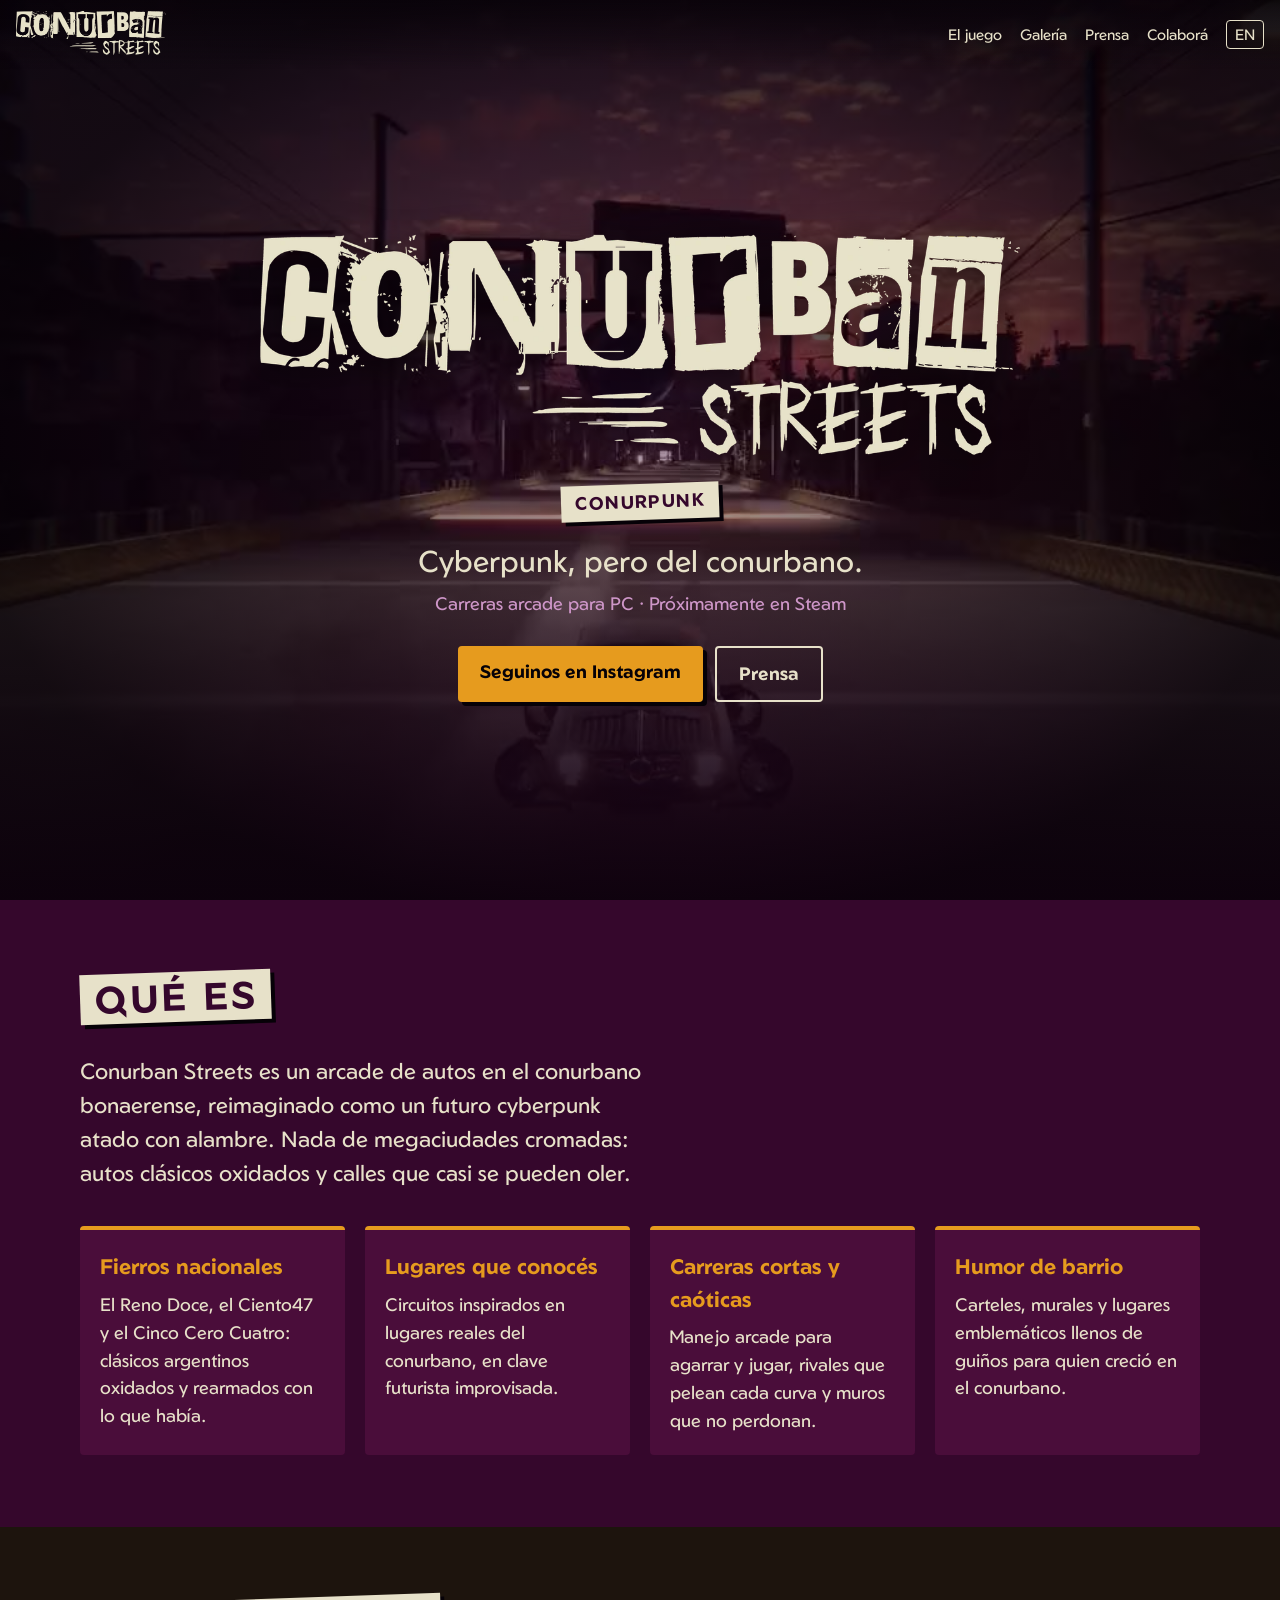
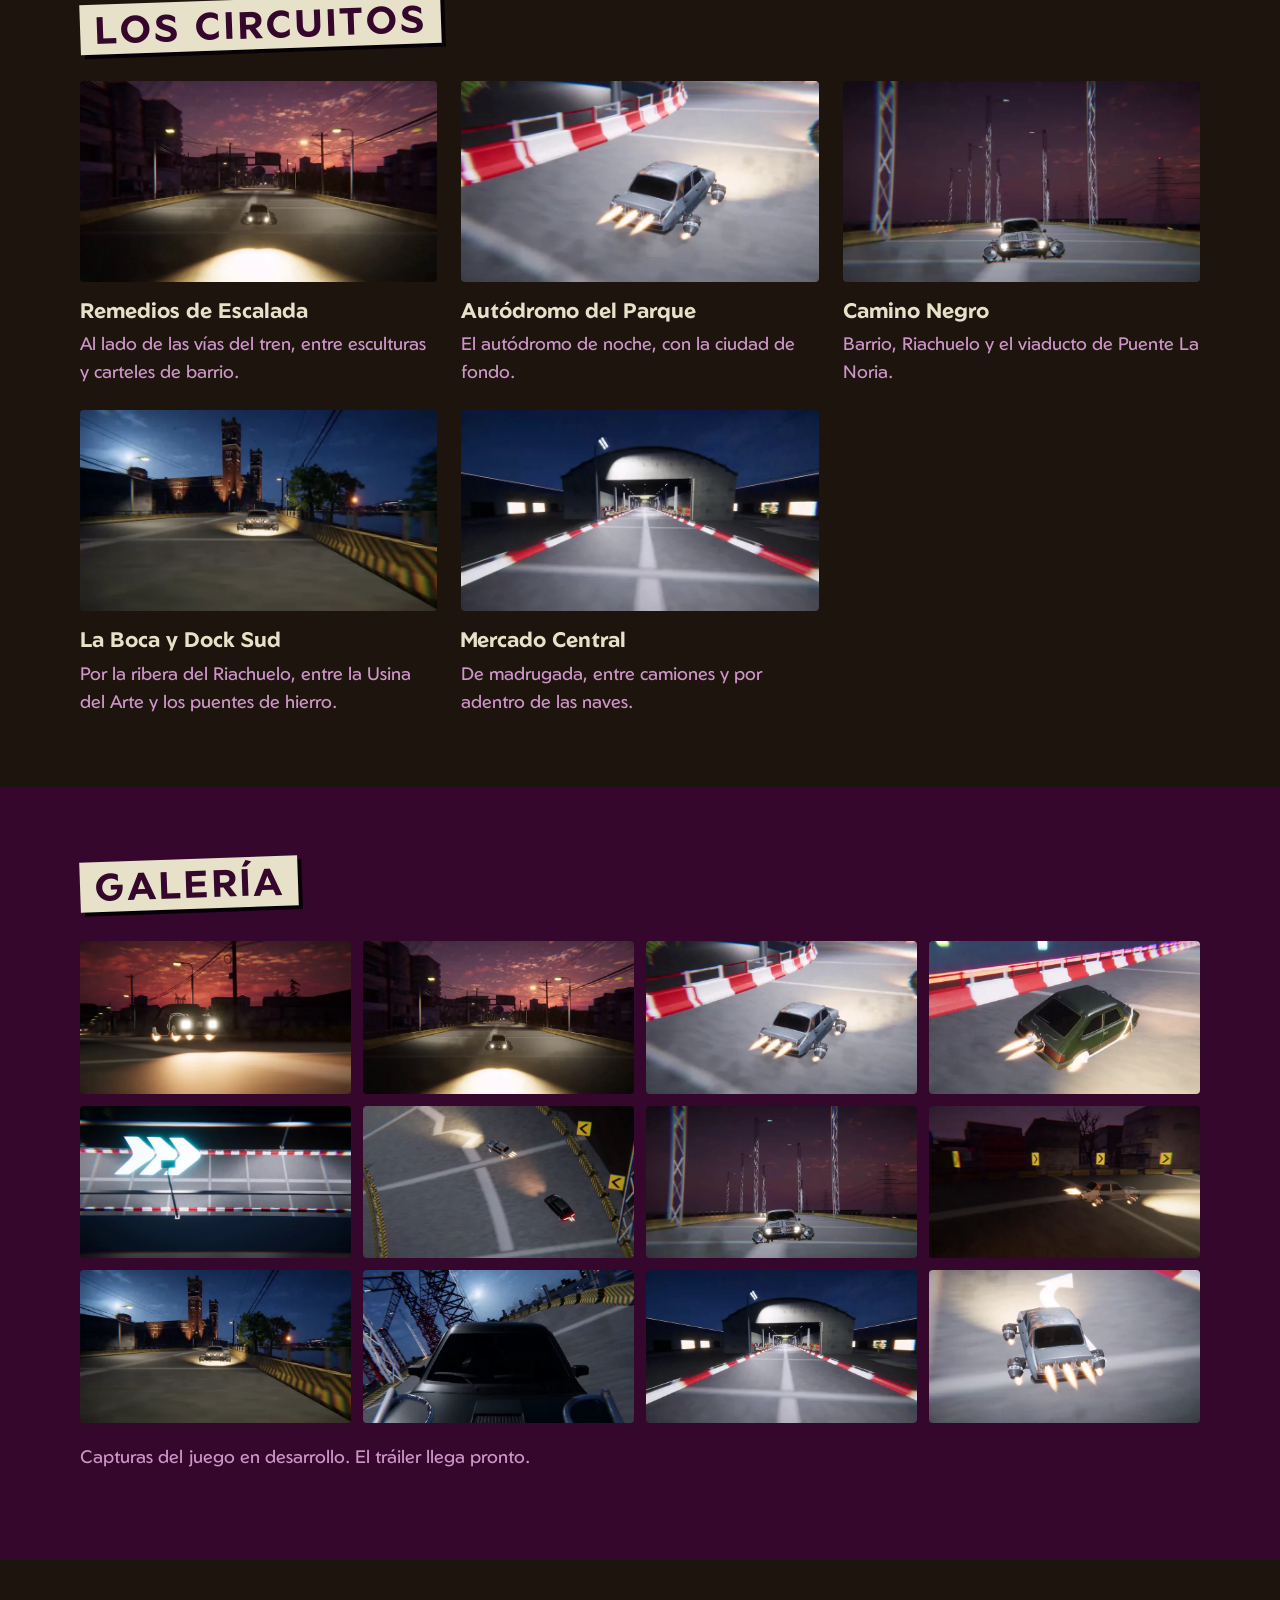
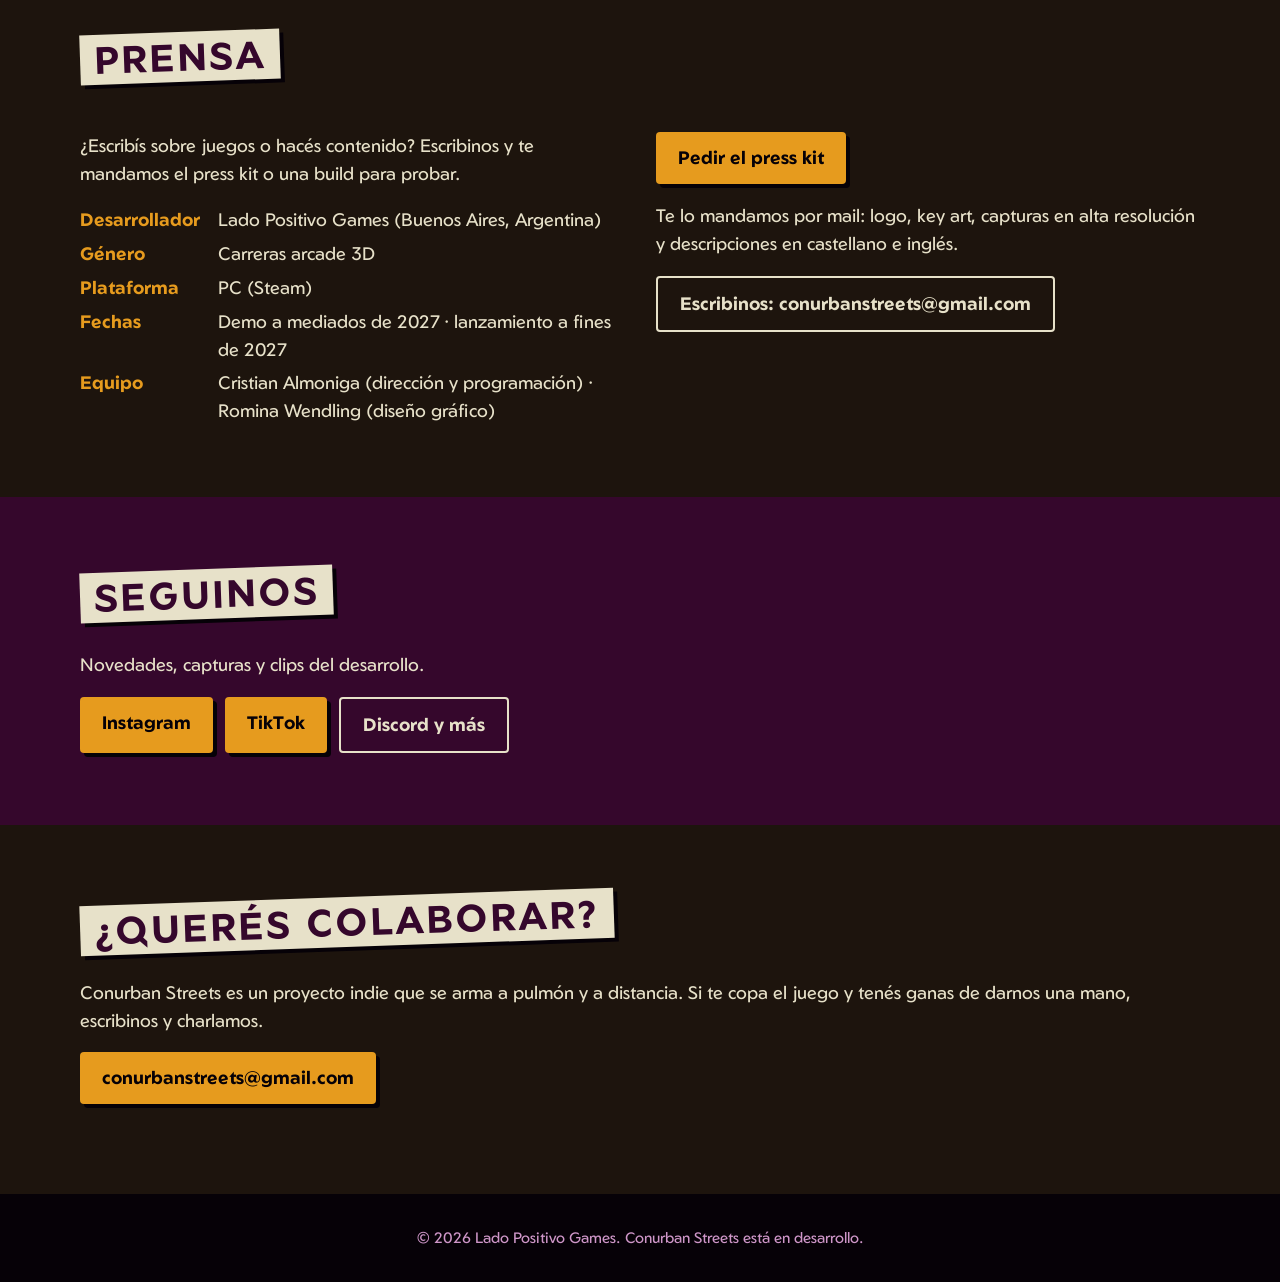
==== index.html @ 4c40558b "Video de fondo, capturas y circuitos nuevos Loop nuevo con las 5 pistas, 12 capturas de la galería y" ====
<!doctype html>
<html lang="es-AR">
<head>
<meta charset="utf-8">
<meta name="viewport" content="width=device-width, initial-scale=1">
<title>Conurban Streets – Carreras arcade en el conurbano</title>
<meta name="description" content="Carreras arcade para PC en un conurbano bonaerense retrofuturista. Cyberpunk, pero del conurbano. Próximamente en Steam.">
<link rel="canonical" href="https://crisoalmoniga.github.io/conurban-streets-web/">
<link rel="alternate" hreflang="es" href="https://crisoalmoniga.github.io/conurban-streets-web/">
<link rel="alternate" hreflang="en" href="https://crisoalmoniga.github.io/conurban-streets-web/en/">
<link rel="alternate" hreflang="x-default" href="https://crisoalmoniga.github.io/conurban-streets-web/">
<meta property="og:type" content="website">
<meta property="og:site_name" content="Conurban Streets">
<meta property="og:title" content="Conurban Streets">
<meta property="og:description" content="Carreras arcade para PC en un conurbano bonaerense retrofuturista. Cyberpunk, pero del conurbano. Próximamente en Steam.">
<meta property="og:image" content="https://crisoalmoniga.github.io/conurban-streets-web/assets/img/og.jpg">
<meta property="og:image:width" content="1200">
<meta property="og:image:height" content="630">
<meta property="og:image:alt" content="Logo de Conurban Streets sobre un auto tuneado con fuego en una pista del conurbano">
<meta property="og:url" content="https://crisoalmoniga.github.io/conurban-streets-web/">
<meta property="og:locale" content="es_AR">
<meta property="og:locale:alternate" content="en_US">
<meta name="twitter:card" content="summary_large_image">
<meta name="twitter:title" content="Conurban Streets">
<meta name="twitter:description" content="Carreras arcade para PC en un conurbano bonaerense retrofuturista. Cyberpunk, pero del conurbano. Próximamente en Steam.">
<meta name="twitter:image" content="https://crisoalmoniga.github.io/conurban-streets-web/assets/img/og.jpg">
<meta name="theme-color" content="#35072C">
<meta name="color-scheme" content="dark">
<link rel="icon" href="favicon.ico" sizes="48x48">
<link rel="icon" href="assets/img/favicon-32.png" type="image/png" sizes="32x32">
<link rel="apple-touch-icon" href="assets/img/apple-touch-icon.png">
<link rel="manifest" href="site.webmanifest">
<link rel="preload" as="image" href="assets/video/loop_poster.jpg">
<script type="application/ld+json">{"@context": "https://schema.org", "@type": "VideoGame", "name": "Conurban Streets", "url": "https://crisoalmoniga.github.io/conurban-streets-web/", "description": "Carreras arcade para PC en un conurbano bonaerense retrofuturista. Cyberpunk, pero del conurbano. Próximamente en Steam.", "image": "https://crisoalmoniga.github.io/conurban-streets-web/assets/img/og.jpg", "inLanguage": "es-AR", "genre": ["Racing", "Arcade"], "gamePlatform": "PC", "operatingSystem": "Windows", "playMode": "SinglePlayer", "author": {"@type": "Organization", "name": "Lado Positivo Games", "email": "conurbanstreets@gmail.com"}, "sameAs": ["https://www.instagram.com/conurbanstreets/", "https://www.tiktok.com/@conurbanstreets"]}</script>
<link rel="preconnect" href="https://fonts.googleapis.com">
<link rel="preconnect" href="https://fonts.gstatic.com" crossorigin>
<link href="https://fonts.googleapis.com/css2?family=Geom:wght@400;700&display=swap" rel="stylesheet">
<link rel="stylesheet" href="assets/css/estilo.css?v=4a752f48">
</head>
<body>
<a class="saltar" href="#juego">Saltar al contenido</a>
<header class="barra">
  <a class="marca" href="#inicio"><img src="assets/img/logo_600.webp" alt="Conurban Streets" width="600" height="194"></a>
  <div class="acciones">
    <nav class="menu" id="menu">
      <a href="#juego">El juego</a><a href="#galeria">Galería</a><a href="#prensa">Prensa</a><a href="#sumate">Colaborá</a>
    </nav>
    <a class="idioma" href="en/" hreflang="en">EN</a>
    <button class="hamburguesa" type="button" aria-expanded="false" aria-controls="menu" aria-label="Abrir el menú"><span></span><span></span><span></span></button>
  </div>
</header>

<main>
<section class="hero" id="inicio">
  <video autoplay muted loop playsinline poster="assets/video/loop_poster.jpg" aria-hidden="true">
    <source src="assets/video/loop.mp4" type="video/mp4">
  </video>
  <div>
    <h1 style="margin:0"><img class="logo" src="assets/img/logo_1200.webp" alt="Conurban Streets" width="1200" height="388"></h1>
    <span class="tira">Conurpunk</span>
    <p class="lema">Cyberpunk, pero del conurbano.</p>
    <p class="bajada">Carreras arcade para PC · Próximamente en Steam</p>
    <div class="botones">
      <a class="boton" href="https://www.instagram.com/conurbanstreets/" rel="noopener" target="_blank">Seguinos en Instagram</a>
      <a class="boton secundario" href="#prensa">Prensa</a>
    </div>
  </div>
</section>

<section id="juego">
  <div class="contenedor">
    <h2><span class="tira">Qué es</span></h2>
    <p class="intro">Conurban Streets es un arcade de autos en el conurbano bonaerense, reimaginado como un futuro cyberpunk atado con alambre. Nada de megaciudades cromadas: autos clásicos oxidados y calles que casi se pueden oler.</p>
    <div class="pilares">
<article class="pilar"><h3>Fierros nacionales</h3><p>El Reno Doce, el Ciento47 y el Cinco Cero Cuatro: clásicos argentinos oxidados y rearmados con lo que había.</p></article>
<article class="pilar"><h3>Lugares que conocés</h3><p>Circuitos inspirados en lugares reales del conurbano, en clave futurista improvisada.</p></article>
<article class="pilar"><h3>Carreras cortas y caóticas</h3><p>Manejo arcade para agarrar y jugar, rivales que pelean cada curva y muros que no perdonan.</p></article>
<article class="pilar"><h3>Humor de barrio</h3><p>Carteles, murales y lugares emblemáticos llenos de guiños para quien creció en el conurbano.</p></article>
    </div>
  </div>
</section>

<section class="alterna" id="pistas">
  <div class="contenedor">
    <h2><span class="tira">Los circuitos</span></h2>
    <div class="pistas">
<article class="pista"><img src="assets/img/02_escalada_reno_800.webp" alt="" loading="lazy" width="800" height="450"><h3>Remedios de Escalada</h3><p>Al lado de las vías del tren, entre esculturas y carteles de barrio.</p></article>
<article class="pista"><img src="assets/img/03_autodromo_turbinas_800.webp" alt="" loading="lazy" width="800" height="450"><h3>Autódromo del Parque</h3><p>El autódromo de noche, con la ciudad de fondo.</p></article>
<article class="pista"><img src="assets/img/07_caminonegro_autopista_800.webp" alt="" loading="lazy" width="800" height="450"><h3>Camino Negro</h3><p>Barrio, Riachuelo y el viaducto de Puente La Noria.</p></article>
<article class="pista"><img src="assets/img/09_docksud_usina_800.webp" alt="" loading="lazy" width="800" height="450"><h3>La Boca y Dock Sud</h3><p>Por la ribera del Riachuelo, entre la Usina del Arte y los puentes de hierro.</p></article>
<article class="pista"><img src="assets/img/11_mercado_nave_800.webp" alt="" loading="lazy" width="800" height="450"><h3>Mercado Central</h3><p>De madrugada, entre camiones y por adentro de las naves.</p></article>
    </div>
  </div>
</section>

<section id="galeria">
  <div class="contenedor">
    <h2><span class="tira">Galería</span></h2>
    <div class="galeria">
<button type="button" data-grande="assets/img/01_escalada_atardecer_1600.webp" aria-label="Un Ciento47 con los faros encendidos bajo el cielo rojo del atardecer en Escalada"><img src="assets/img/01_escalada_atardecer_800.webp" alt="Un Ciento47 con los faros encendidos bajo el cielo rojo del atardecer en Escalada" loading="lazy" width="800" height="450"></button>
<button type="button" data-grande="assets/img/02_escalada_reno_1600.webp" aria-label="El Reno Doce de frente en una avenida de Escalada, al atardecer"><img src="assets/img/02_escalada_reno_800.webp" alt="El Reno Doce de frente en una avenida de Escalada, al atardecer" loading="lazy" width="800" height="450"></button>
<button type="button" data-grande="assets/img/03_autodromo_turbinas_1600.webp" aria-label="El Reno Doce con las turbinas a fondo junto al vallado rojo y blanco del Autódromo"><img src="assets/img/03_autodromo_turbinas_800.webp" alt="El Reno Doce con las turbinas a fondo junto al vallado rojo y blanco del Autódromo" loading="lazy" width="800" height="450"></button>
<button type="button" data-grande="assets/img/04_autodromo_ciento47_1600.webp" aria-label="Un Ciento47 verde con turbinas en una curva del Autódromo"><img src="assets/img/04_autodromo_ciento47_800.webp" alt="Un Ciento47 verde con turbinas en una curva del Autódromo" loading="lazy" width="800" height="450"></button>
<button type="button" data-grande="assets/img/05_autodromo_neon_1600.webp" aria-label="Flechas de neón sobre la pista del Autódromo"><img src="assets/img/05_autodromo_neon_800.webp" alt="Flechas de neón sobre la pista del Autódromo" loading="lazy" width="800" height="450"></button>
<button type="button" data-grande="assets/img/06_caminonegro_curva_1600.webp" aria-label="Dos autos en una curva cerrada de Camino Negro, vistos desde un dron"><img src="assets/img/06_caminonegro_curva_800.webp" alt="Dos autos en una curva cerrada de Camino Negro, vistos desde un dron" loading="lazy" width="800" height="450"></button>
<button type="button" data-grande="assets/img/07_caminonegro_autopista_1600.webp" aria-label="El Reno Doce en la autopista de Camino Negro, entre torres de alta tensión"><img src="assets/img/07_caminonegro_autopista_800.webp" alt="El Reno Doce en la autopista de Camino Negro, entre torres de alta tensión" loading="lazy" width="800" height="450"></button>
<button type="button" data-grande="assets/img/08_caminonegro_chevrones_1600.webp" aria-label="El Reno Doce con turbinas entre carteles de curva en Camino Negro"><img src="assets/img/08_caminonegro_chevrones_800.webp" alt="El Reno Doce con turbinas entre carteles de curva en Camino Negro" loading="lazy" width="800" height="450"></button>
<button type="button" data-grande="assets/img/09_docksud_usina_1600.webp" aria-label="La Usina del Arte iluminada de noche en Dock Sud, con un auto en la pista"><img src="assets/img/09_docksud_usina_800.webp" alt="La Usina del Arte iluminada de noche en Dock Sud, con un auto en la pista" loading="lazy" width="800" height="450"></button>
<button type="button" data-grande="assets/img/10_docksud_puente_1600.webp" aria-label="Cruzando el puente de hierro rojo sobre el Riachuelo"><img src="assets/img/10_docksud_puente_800.webp" alt="Cruzando el puente de hierro rojo sobre el Riachuelo" loading="lazy" width="800" height="450"></button>
<button type="button" data-grande="assets/img/11_mercado_nave_1600.webp" aria-label="La pista entra a una nave del Mercado Central"><img src="assets/img/11_mercado_nave_800.webp" alt="La pista entra a una nave del Mercado Central" loading="lazy" width="800" height="450"></button>
<button type="button" data-grande="assets/img/12_mercado_turbinas_1600.webp" aria-label="El Reno Doce con las turbinas a fondo en el Mercado Central"><img src="assets/img/12_mercado_turbinas_800.webp" alt="El Reno Doce con las turbinas a fondo en el Mercado Central" loading="lazy" width="800" height="450"></button>
    </div>
    <p class="nota">Capturas del juego en desarrollo. El tráiler llega pronto.</p>
  </div>
  <dialog class="visor" id="visor">
    <form method="dialog"><button aria-label="Cerrar">×</button></form>
    <img alt="">
  </dialog>
</section>

<section class="alterna" id="prensa">
  <div class="contenedor">
    <h2><span class="tira">Prensa</span></h2>
    <div class="prensa">
      <div>
        <p>¿Escribís sobre juegos o hacés contenido? Escribinos y te mandamos el press kit o una build para probar.</p>
        <dl class="ficha">
<dt>Desarrollador</dt><dd>Lado Positivo Games (Buenos Aires, Argentina)</dd>
<dt>Género</dt><dd>Carreras arcade 3D</dd>
<dt>Plataforma</dt><dd>PC (Steam)</dd>
<dt>Fechas</dt><dd>Demo a mediados de 2027 · lanzamiento a fines de 2027</dd>
<dt>Equipo</dt><dd>Cristian Almoniga (dirección y programación) · Romina Wendling (diseño gráfico)</dd>
        </dl>
      </div>
      <div>
        <p><a class="boton" href="mailto:conurbanstreets@gmail.com?subject=Pedido%20de%20press%20kit%20–%20Conurban%20Streets">Pedir el press kit</a></p>
        <p>Te lo mandamos por mail: logo, key art, capturas en alta resolución y descripciones en castellano e inglés.</p>
        <p><a class="boton secundario" href="mailto:conurbanstreets@gmail.com?subject=Prensa%20–%20Conurban%20Streets">Escribinos: conurbanstreets@gmail.com</a></p>
      </div>
    </div>
  </div>
</section>

<section id="redes">
  <div class="contenedor">
    <h2><span class="tira">Seguinos</span></h2>
    <p>Novedades, capturas y clips del desarrollo.</p>
    <div class="redes">
      <a class="boton" href="https://www.instagram.com/conurbanstreets/" rel="noopener" target="_blank">Instagram</a>
      <a class="boton" href="https://www.tiktok.com/@conurbanstreets" rel="noopener" target="_blank">TikTok</a>
      <a class="boton secundario" href="https://linktr.ee/conurbanstreets" rel="noopener" target="_blank">Discord y más</a>
    </div>
  </div>
</section>

<section class="alterna" id="sumate">
  <div class="contenedor">
    <h2><span class="tira">¿Querés colaborar?</span></h2>
    <p>Conurban Streets es un proyecto indie que se arma a pulmón y a distancia. Si te copa el juego y tenés ganas de darnos una mano, escribinos y charlamos.</p>
    <p><a class="boton" href="mailto:conurbanstreets@gmail.com?subject=Quiero%20colaborar%20–%20Conurban%20Streets">conurbanstreets@gmail.com</a></p>
  </div>
</section>
</main>

<footer>© 2026 Lado Positivo Games. Conurban Streets está en desarrollo.</footer>

<script>
  // Visor de capturas
  const visor = document.getElementById('visor');
  const grande = visor.querySelector('img');
  document.querySelectorAll('.galeria button').forEach(b => b.addEventListener('click', () => {
    grande.src = b.dataset.grande; grande.alt = b.getAttribute('aria-label'); visor.showModal();
  }));
  visor.addEventListener('click', ev => { if (ev.target === visor) visor.close(); });
  // Menú hamburguesa (celular)
  const boton = document.querySelector('.hamburguesa'), cabecera = document.querySelector('.barra');
  const menu = abierto => { cabecera.classList.toggle('abierta', abierto); boton.setAttribute('aria-expanded', abierto); };
  boton.addEventListener('click', () => menu(!cabecera.classList.contains('abierta')));
  document.querySelectorAll('#menu a').forEach(a => a.addEventListener('click', () => menu(false)));
  document.addEventListener('keydown', ev => { if (ev.key === 'Escape') menu(false); });
  matchMedia('(min-width: 721px)').addEventListener('change', ev => { if (ev.matches) menu(false); });
  // La barra toma fondo y muestra el logo chico al bajar de la portada
  const barra = document.querySelector('.barra'), hero = document.querySelector('.hero');
  new IntersectionObserver(([en]) => barra.classList.toggle('abajo', !en.isIntersecting), { rootMargin: '-80px 0px 0px 0px' }).observe(hero);
  // Sin video en movimiento si el sistema pide reducir animaciones
  if (matchMedia('(prefers-reduced-motion: reduce)').matches) document.querySelector('.hero video').pause();
</script>
</body>
</html>
---- assets/css/estilo.css ----
/* Conurban Streets — sitio del juego. Colores del brand book. */
:root {
  --crema: #E7E1C9;
  --purpura: #35072C;
  --asfalto: #1D140D;
  --negro: #060107;
  --naranja: #E69B1E;
  --rosa: #CE96C8;
  --rojo: #8B150C;
  --magenta: #6F1955;
  --ancho: 1120px;
}

* { box-sizing: border-box; }
html { scroll-behavior: smooth; }
body {
  margin: 0;
  background: var(--purpura);
  color: var(--crema);
  font-family: "Geom", system-ui, sans-serif;
  font-size: 18px;
  line-height: 1.55;
}
img, video { display: block; max-width: 100%; height: auto; }
a { color: var(--naranja); }
a:hover { color: var(--rosa); }

.contenedor { width: min(var(--ancho), 100% - 32px); margin-inline: auto; }

/* Barra superior */
.barra {
  position: fixed; inset: 0 0 auto 0; z-index: 10;
  display: flex; align-items: center; justify-content: space-between; gap: 16px;
  padding: 10px 16px;
  background: linear-gradient(rgba(6, 1, 7, .7), transparent);
  transition: background .3s;
}
.barra .marca { opacity: 0; transition: opacity .3s; }
.barra .marca img { width: 150px; }
.barra.abajo { background: rgba(6, 1, 7, .92); }
.barra.abajo .marca { opacity: 1; }
.barra .acciones { display: flex; align-items: center; gap: 18px; }
.barra .menu { display: flex; gap: 18px; align-items: center; font-size: 15px; }
.barra .menu a { color: var(--crema); text-decoration: none; }
.barra .menu a:hover { color: var(--naranja); }
.barra .idioma {
  color: var(--crema); text-decoration: none; font-size: 15px;
  border: 1px solid var(--crema); border-radius: 4px; padding: 2px 8px;
}
.barra .idioma:hover { color: var(--naranja); border-color: var(--naranja); }
.hamburguesa { display: none; }

/* Celular: menú hamburguesa */
@media (max-width: 720px) {
  .barra { padding: 8px 12px; }
  .barra .marca img { width: 120px; }
  .barra .acciones { gap: 10px; }
  .barra .idioma { padding: 6px 10px; }
  .hamburguesa {
    display: grid; place-content: center; gap: 5px;
    width: 44px; height: 44px; padding: 0; cursor: pointer;
    background: transparent; border: 1px solid var(--crema); border-radius: 4px;
  }
  .hamburguesa span { display: block; width: 22px; height: 2px; background: var(--crema); transition: transform .25s, opacity .25s; }
  .barra.abierta .hamburguesa span:nth-child(1) { transform: translateY(7px) rotate(45deg); }
  .barra.abierta .hamburguesa span:nth-child(2) { opacity: 0; }
  .barra.abierta .hamburguesa span:nth-child(3) { transform: translateY(-7px) rotate(-45deg); }
  .barra .menu {
    display: none;
    position: fixed; top: 60px; left: 0; right: 0;
    flex-direction: column; align-items: stretch; gap: 0;
    background: rgba(6, 1, 7, .97); border-top: 3px solid var(--naranja);
    box-shadow: 0 12px 24px rgba(0, 0, 0, .5);
  }
  .barra .menu a { padding: 16px 20px; font-size: 20px; font-weight: 700; border-bottom: 1px solid rgba(231, 225, 201, .12); }
  .barra.abierta { background: rgba(6, 1, 7, .97); }
  .barra.abierta .marca { opacity: 1; }
  .barra.abierta .menu { display: flex; }
}

/* Portada con el video */
.hero {
  position: relative; min-height: 100svh;
  display: grid; place-items: center; text-align: center;
  overflow: hidden; padding: 96px 16px 64px;
}
.hero video {
  position: absolute; inset: 0; width: 100%; height: 100% !important; object-fit: cover; z-index: -2;
}
.hero::before {
  content: ""; position: absolute; inset: 0; z-index: -1;
  background:
    radial-gradient(ellipse at center, rgba(53, 7, 44, .35), rgba(6, 1, 7, .85) 75%),
    linear-gradient(transparent 60%, var(--purpura));
}
.hero .logo { width: min(760px, 92vw); margin: 0 auto 8px; filter: drop-shadow(0 6px 18px rgba(0, 0, 0, .6)); }
.hero .lema { font-size: clamp(20px, 3.4vw, 30px); margin: 18px 0 6px; }
.hero .bajada { color: var(--rosa); margin: 0 0 28px; text-wrap: balance; }
.hero .lema, .intro, section h2 { text-wrap: balance; }

.tira {
  display: inline-block; background: var(--crema); color: var(--purpura);
  font-weight: 700; letter-spacing: .08em; text-transform: uppercase;
  padding: 4px 14px; transform: rotate(-2deg);
  box-shadow: 4px 4px 0 var(--negro);
}

.botones { display: flex; flex-wrap: wrap; gap: 12px; justify-content: center; }
.boton {
  display: inline-block; padding: 12px 22px; border-radius: 4px;
  font-weight: 700; text-decoration: none;
  background: var(--naranja); color: var(--negro);
  box-shadow: 4px 4px 0 var(--negro);
}
.boton:hover { background: var(--rosa); color: var(--negro); }
.boton.secundario { background: transparent; color: var(--crema); border: 2px solid var(--crema); box-shadow: none; }
.boton.secundario:hover { border-color: var(--naranja); color: var(--naranja); }

/* Secciones */
section { padding: 72px 0; scroll-margin-top: 64px; }
section h2 { margin: 0 0 32px; font-size: clamp(26px, 4vw, 38px); line-height: 1.1; }
section h2 .tira { font-size: inherit; }
.alterna { background: var(--asfalto); }
.intro { font-size: clamp(19px, 2.4vw, 22px); max-width: 760px; margin: 0 0 36px; }

.pilares { display: grid; grid-template-columns: repeat(auto-fit, minmax(240px, 1fr)); gap: 20px; }
.pilar {
  background: rgba(111, 25, 85, .35); border-top: 4px solid var(--naranja);
  padding: 20px; border-radius: 4px;
}
.pilar h3 { margin: 0 0 8px; color: var(--naranja); font-size: 21px; }
.pilar p { margin: 0; }

.pistas { display: grid; grid-template-columns: repeat(auto-fit, minmax(280px, 1fr)); gap: 24px; }
.pista img { aspect-ratio: 16 / 9; object-fit: cover; width: 100%; border-radius: 4px; }
.pista h3 { margin: 12px 0 4px; }
.pista p { margin: 0; color: var(--rosa); }

.galeria { display: grid; grid-template-columns: repeat(auto-fill, minmax(260px, 1fr)); gap: 12px; }
.galeria button { padding: 0; border: 0; background: none; cursor: zoom-in; }
.galeria img { aspect-ratio: 16 / 9; object-fit: cover; width: 100%; border-radius: 4px; transition: transform .2s; }
.galeria button:hover img, .galeria button:focus-visible img { transform: scale(1.03); }
.nota { margin-top: 20px; color: var(--rosa); }

dialog.visor { padding: 0; border: 0; background: transparent; max-width: 96vw; }
dialog.visor::backdrop { background: rgba(6, 1, 7, .92); }
dialog.visor img { max-height: 88vh; width: auto; }
dialog.visor form { text-align: right; }
dialog.visor button { background: none; border: 0; color: var(--crema); font: inherit; font-size: 28px; cursor: pointer; }

.prensa { display: grid; grid-template-columns: repeat(auto-fit, minmax(300px, 1fr)); gap: 32px; align-items: start; }
.ficha { margin: 0; display: grid; grid-template-columns: max-content 1fr; gap: 6px 18px; }
.ficha dt { color: var(--naranja); font-weight: 700; }
.ficha dd { margin: 0; }


.redes { display: flex; flex-wrap: wrap; gap: 12px; }

/* Enlace para saltar al contenido con teclado */
.saltar {
  position: absolute; left: 12px; top: -60px; z-index: 20;
  background: var(--naranja); color: var(--negro); padding: 8px 14px; font-weight: 700; border-radius: 4px;
}
.saltar:focus { top: 12px; }

/* Página 404 */
.perdido { min-height: 100svh; display: grid; place-content: center; justify-items: center; gap: 8px; text-align: center; padding: 32px 16px; }
.perdido img { width: min(420px, 80vw); }
.perdido h1 { margin: 16px 0; font-size: 48px; }
.perdido p { margin: 4px 0; }
.perdido .boton { margin: 16px 6px 0; }

footer { padding: 32px 16px; text-align: center; font-size: 15px; color: var(--rosa); background: var(--negro); }

/* Celular: espacios, botones y grillas */
@media (max-width: 720px) {
  body { font-size: 17px; }
  section { padding: 52px 0; }
  section h2 { margin-bottom: 24px; }
  .hero { padding: 84px 16px 48px; }
  .hero .lema { margin-top: 14px; }
  .hero .bajada { font-size: 15px; margin-bottom: 22px; }
  .botones { flex-direction: column; align-items: center; }
  .botones .boton { width: min(320px, 100%); text-align: center; }
  .boton { padding: 14px 20px; }
  .pilares, .pistas { gap: 16px; }
  .galeria { grid-template-columns: repeat(2, 1fr); gap: 8px; }
  .prensa { gap: 20px; }
  .redes .boton { flex: 1 1 140px; text-align: center; }
}
@media (max-width: 480px) {
  .ficha { grid-template-columns: 1fr; gap: 2px; }
  .ficha dd { margin-bottom: 10px; }
  .prensa .boton { display: block; text-align: center; overflow-wrap: anywhere; }
}

@media (prefers-reduced-motion: reduce) {
  html { scroll-behavior: auto; }
  .galeria img, .hamburguesa span { transition: none; }
}
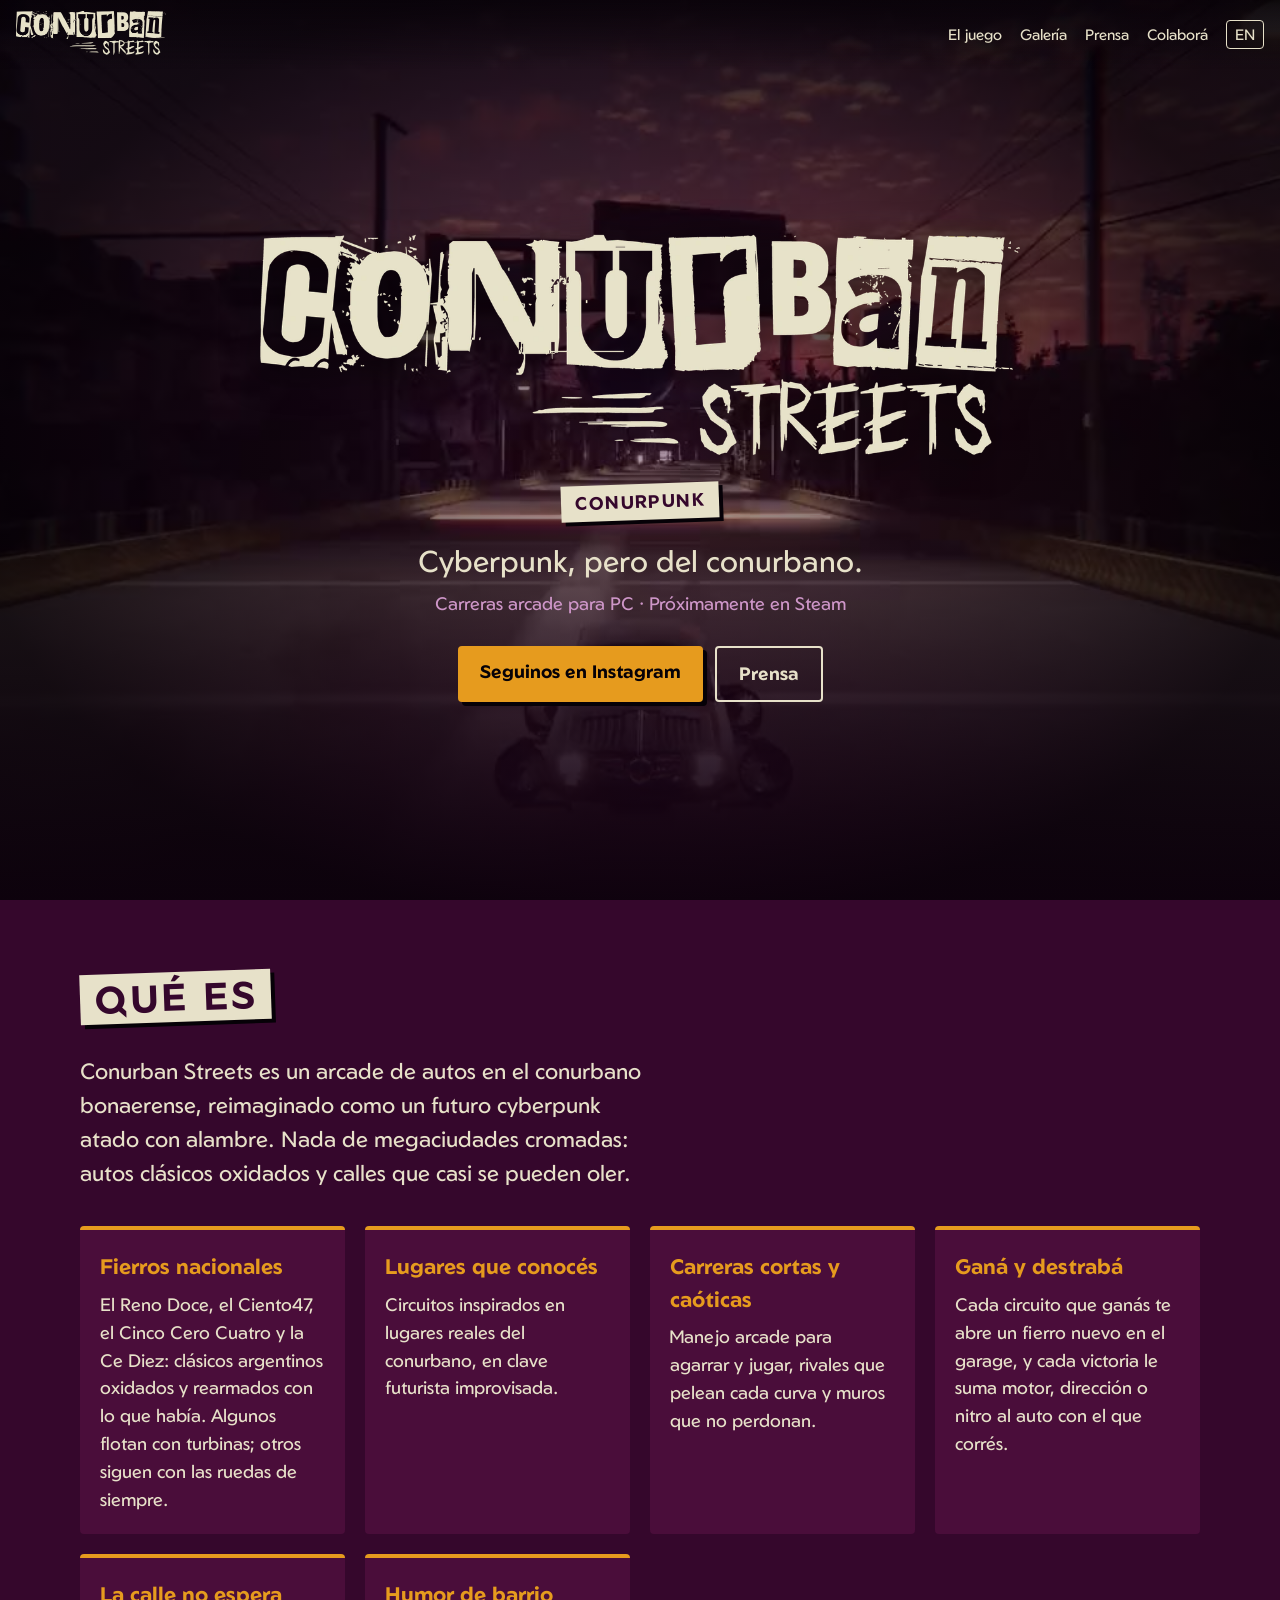
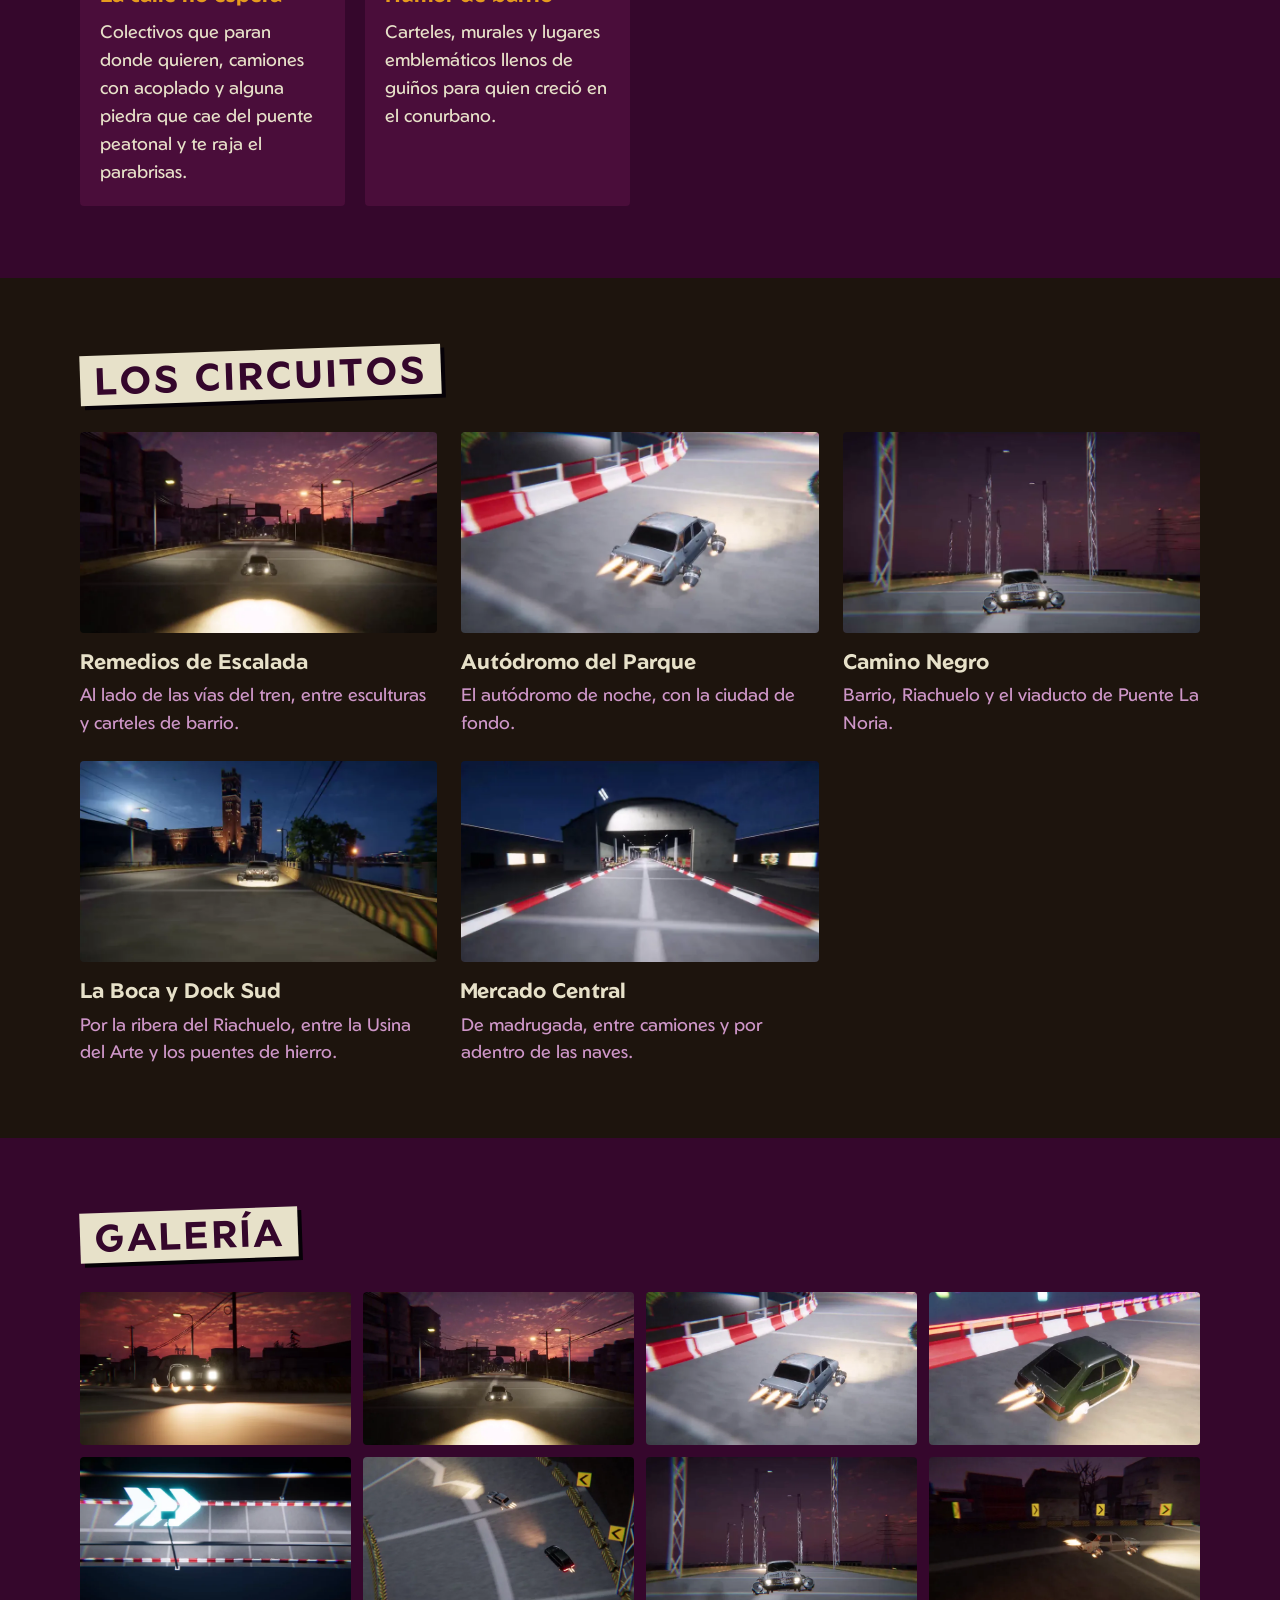
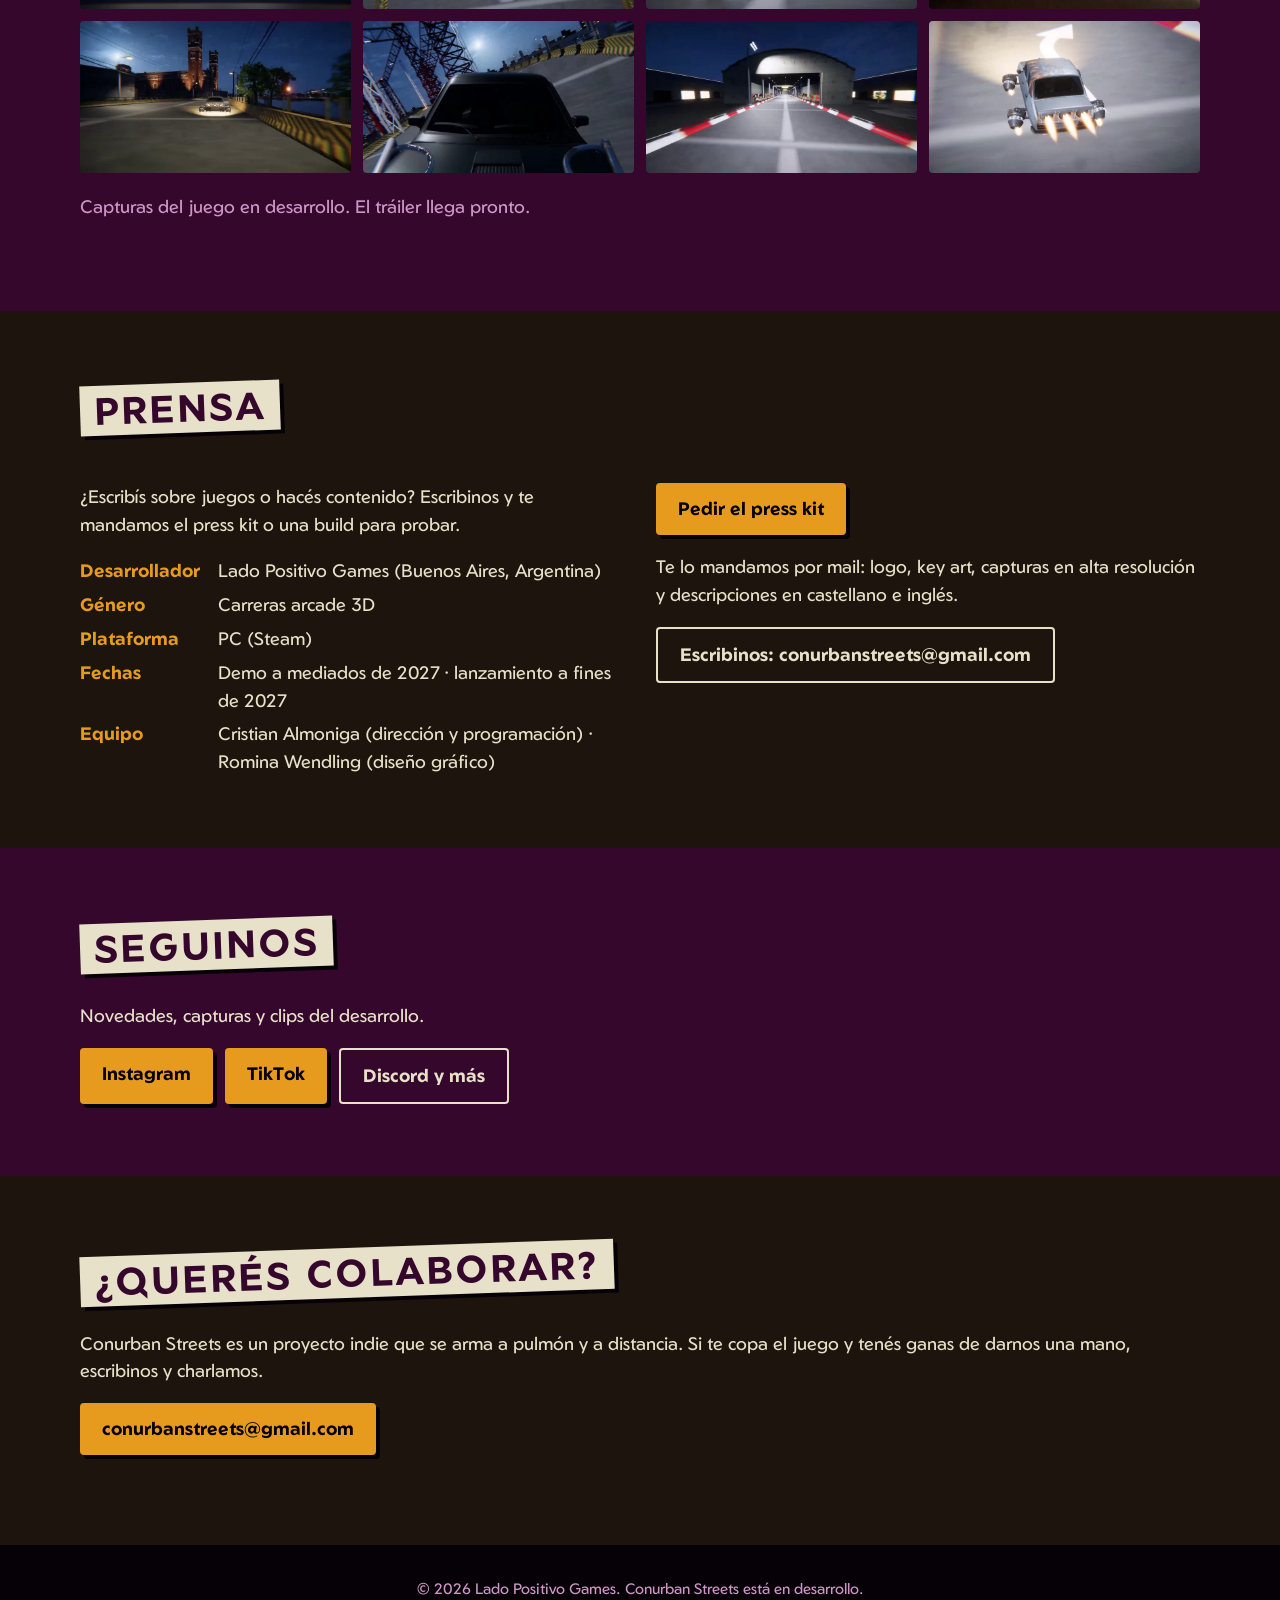
==== commit 7ee191cb: "Qué es: la Ce Diez, autos con ruedas, desbloqueos y mejoras, tráfico y piedras Co-Authored-By: Claud" ====
--- a/index.html
+++ b/index.html
@@ -72,9 +72,11 @@
     <h2><span class="tira">Qué es</span></h2>
     <p class="intro">Conurban Streets es un arcade de autos en el conurbano bonaerense, reimaginado como un futuro cyberpunk atado con alambre. Nada de megaciudades cromadas: autos clásicos oxidados y calles que casi se pueden oler.</p>
     <div class="pilares">
-<article class="pilar"><h3>Fierros nacionales</h3><p>El Reno Doce, el Ciento47 y el Cinco Cero Cuatro: clásicos argentinos oxidados y rearmados con lo que había.</p></article>
+<article class="pilar"><h3>Fierros nacionales</h3><p>El Reno Doce, el Ciento47, el Cinco Cero Cuatro y la Ce Diez: clásicos argentinos oxidados y rearmados con lo que había. Algunos flotan con turbinas; otros siguen con las ruedas de siempre.</p></article>
 <article class="pilar"><h3>Lugares que conocés</h3><p>Circuitos inspirados en lugares reales del conurbano, en clave futurista improvisada.</p></article>
 <article class="pilar"><h3>Carreras cortas y caóticas</h3><p>Manejo arcade para agarrar y jugar, rivales que pelean cada curva y muros que no perdonan.</p></article>
+<article class="pilar"><h3>Ganá y destrabá</h3><p>Cada circuito que ganás te abre un fierro nuevo en el garage, y cada victoria le suma motor, dirección o nitro al auto con el que corrés.</p></article>
+<article class="pilar"><h3>La calle no espera</h3><p>Colectivos que paran donde quieren, camiones con acoplado y alguna piedra que cae del puente peatonal y te raja el parabrisas.</p></article>
 <article class="pilar"><h3>Humor de barrio</h3><p>Carteles, murales y lugares emblemáticos llenos de guiños para quien creció en el conurbano.</p></article>
     </div>
   </div>
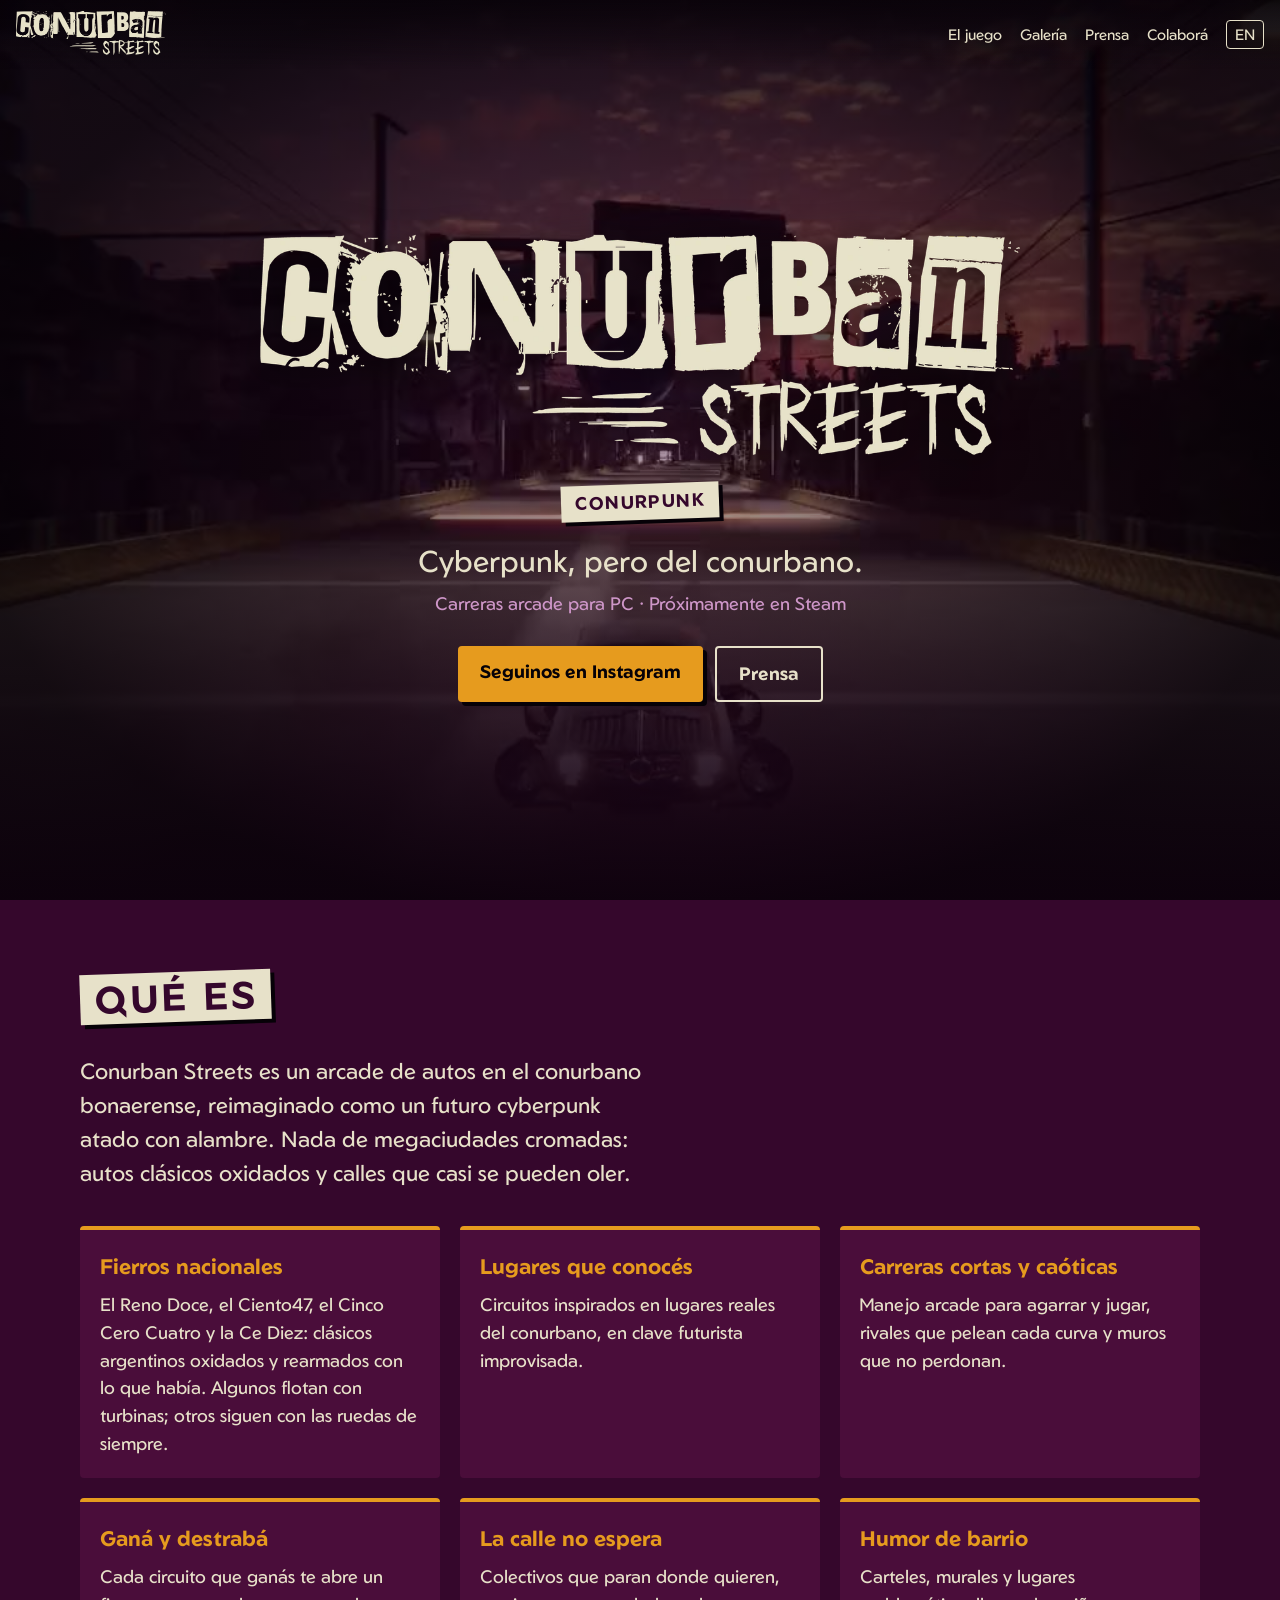
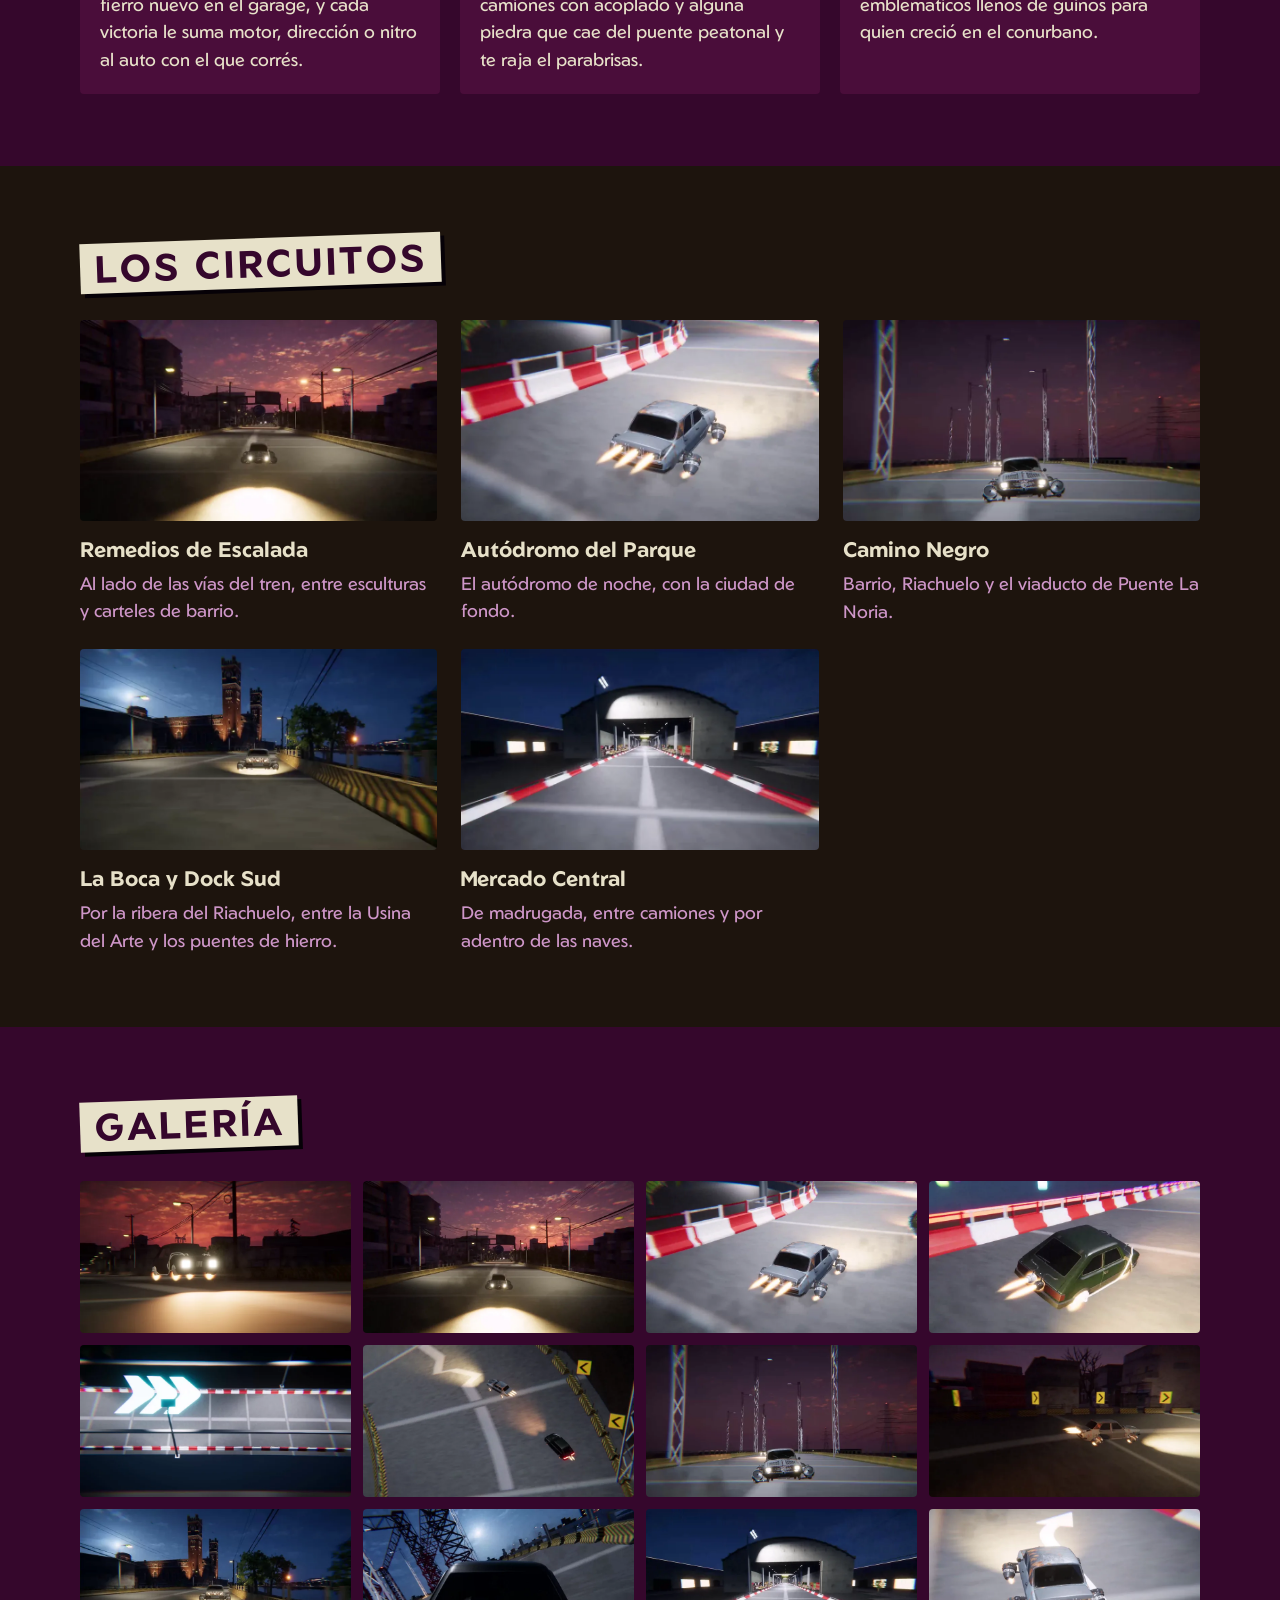
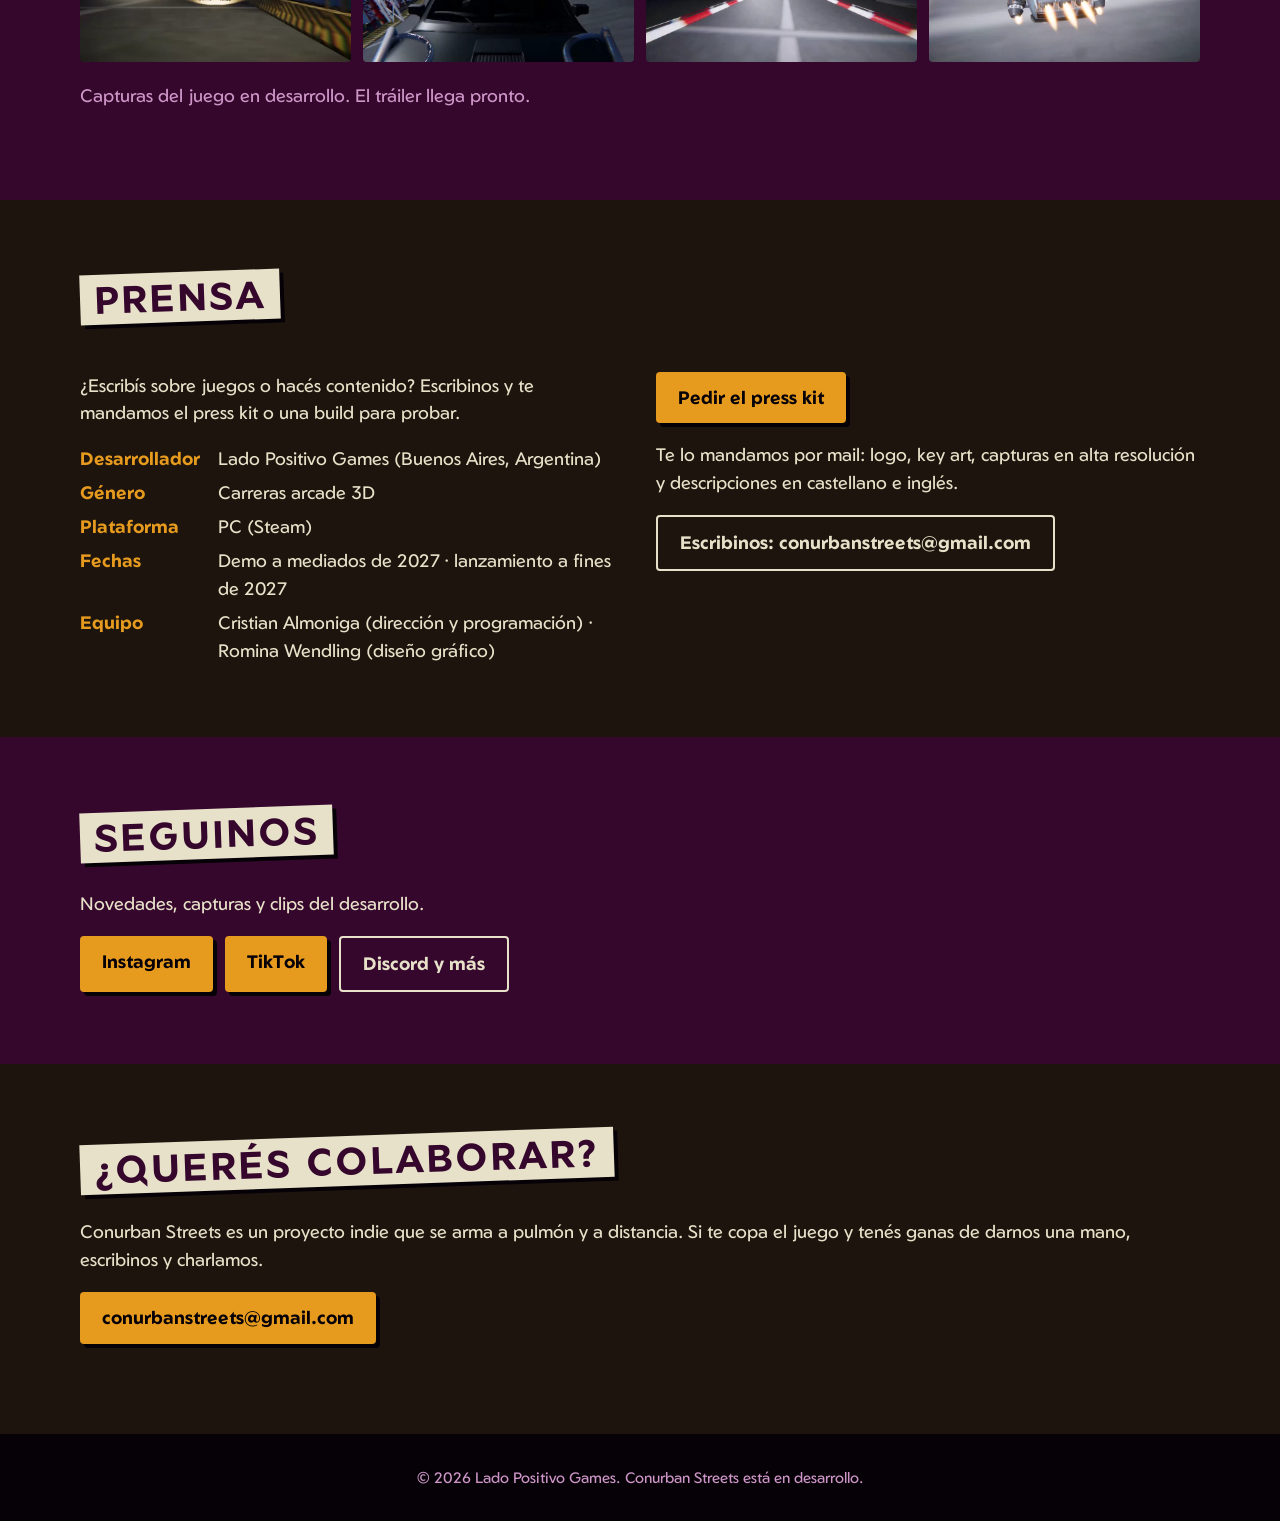
==== commit eb9d1a33: "Qué es: los seis pilares en filas parejas (3 + 3) Co-Authored-By: Claude Opus 5.5 <noreply@anthropic" ====
--- a/index.html
+++ b/index.html
@@ -35,7 +35,7 @@
 <link rel="preconnect" href="https://fonts.googleapis.com">
 <link rel="preconnect" href="https://fonts.gstatic.com" crossorigin>
 <link href="https://fonts.googleapis.com/css2?family=Geom:wght@400;700&display=swap" rel="stylesheet">
-<link rel="stylesheet" href="assets/css/estilo.css?v=4a752f48">
+<link rel="stylesheet" href="assets/css/estilo.css?v=4dfadbdf">
 </head>
 <body>
 <a class="saltar" href="#juego">Saltar al contenido</a>
--- a/assets/css/estilo.css
+++ b/assets/css/estilo.css
@@ -123,7 +123,10 @@
 .alterna { background: var(--asfalto); }
 .intro { font-size: clamp(19px, 2.4vw, 22px); max-width: 760px; margin: 0 0 36px; }
 
-.pilares { display: grid; grid-template-columns: repeat(auto-fit, minmax(240px, 1fr)); gap: 20px; }
+.pilares { display: grid; grid-template-columns: repeat(3, 1fr); gap: 20px; }
+/* Seis pilares: 3 + 3, 2 + 2 + 2 o uno abajo del otro, sin huecos en la última fila. */
+@media (max-width: 900px) { .pilares { grid-template-columns: repeat(2, 1fr); } }
+@media (max-width: 560px) { .pilares { grid-template-columns: 1fr; } }
 .pilar {
   background: rgba(111, 25, 85, .35); border-top: 4px solid var(--naranja);
   padding: 20px; border-radius: 4px;
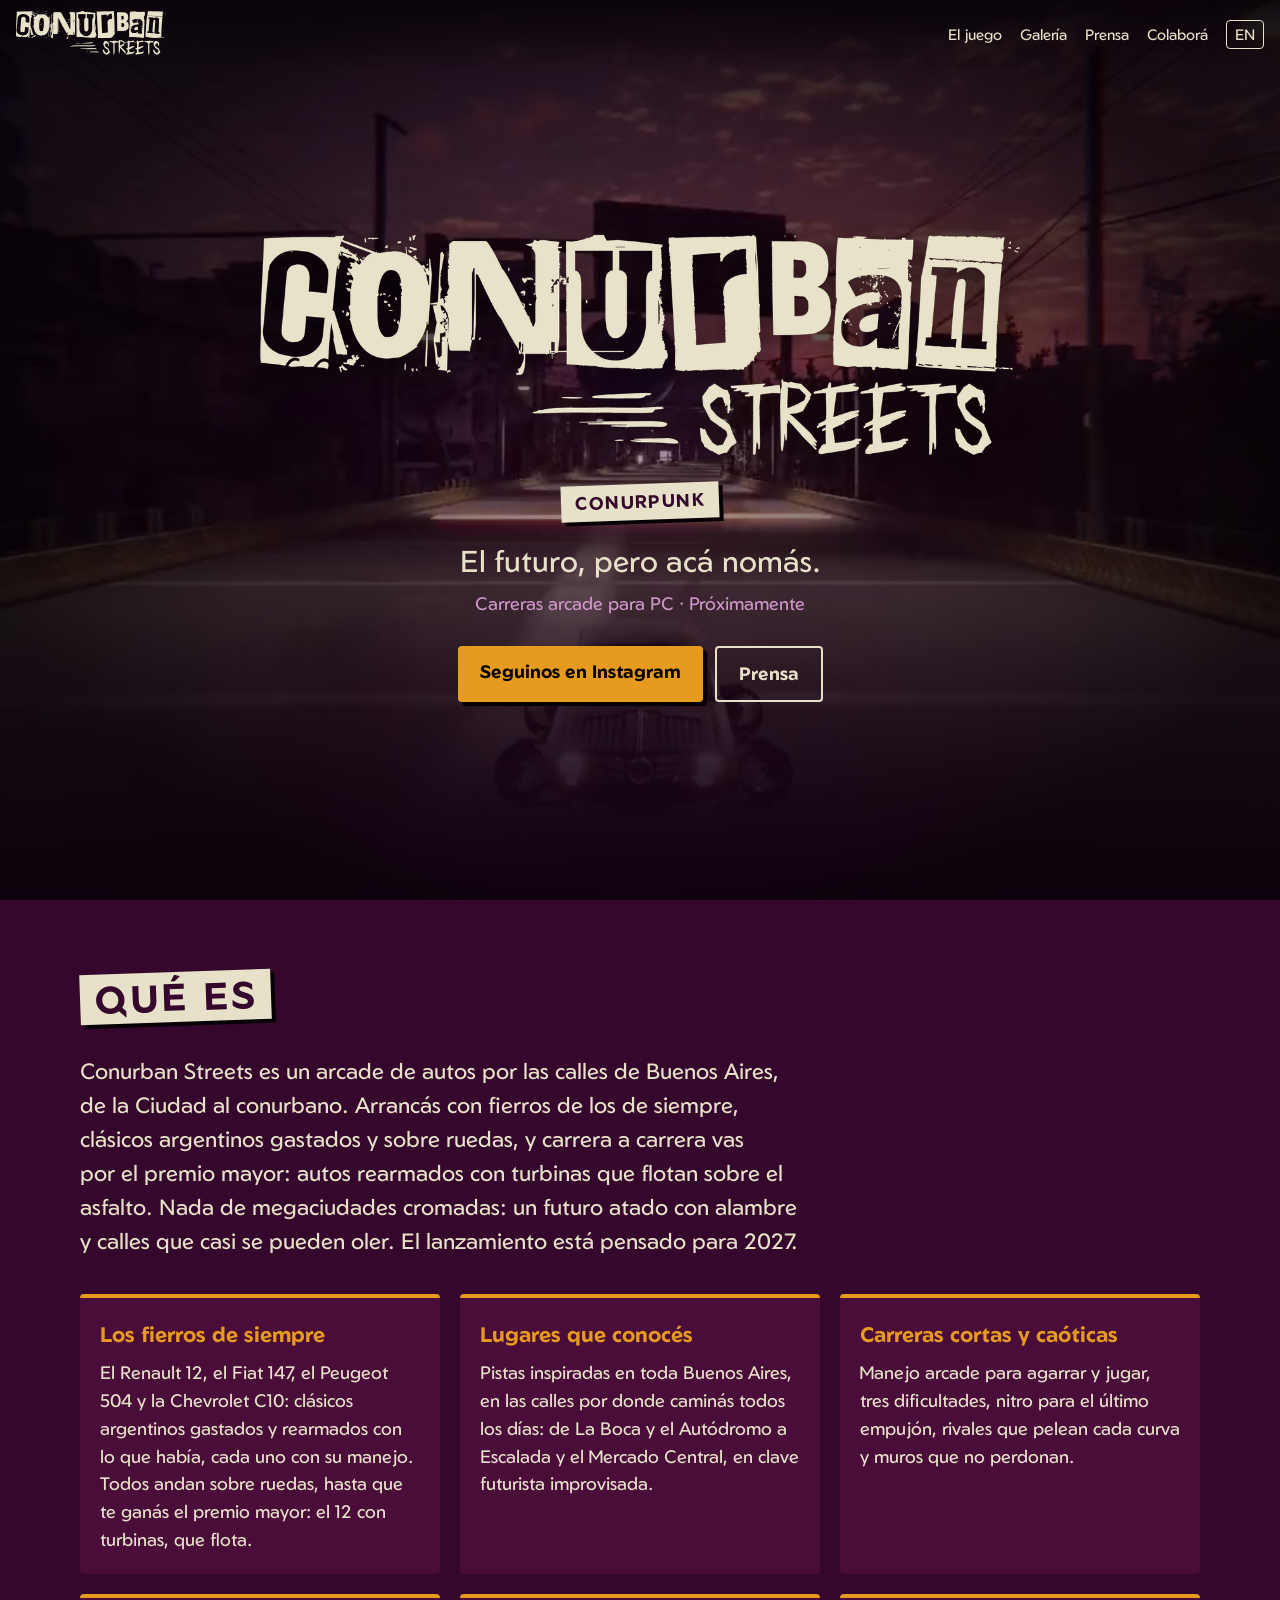
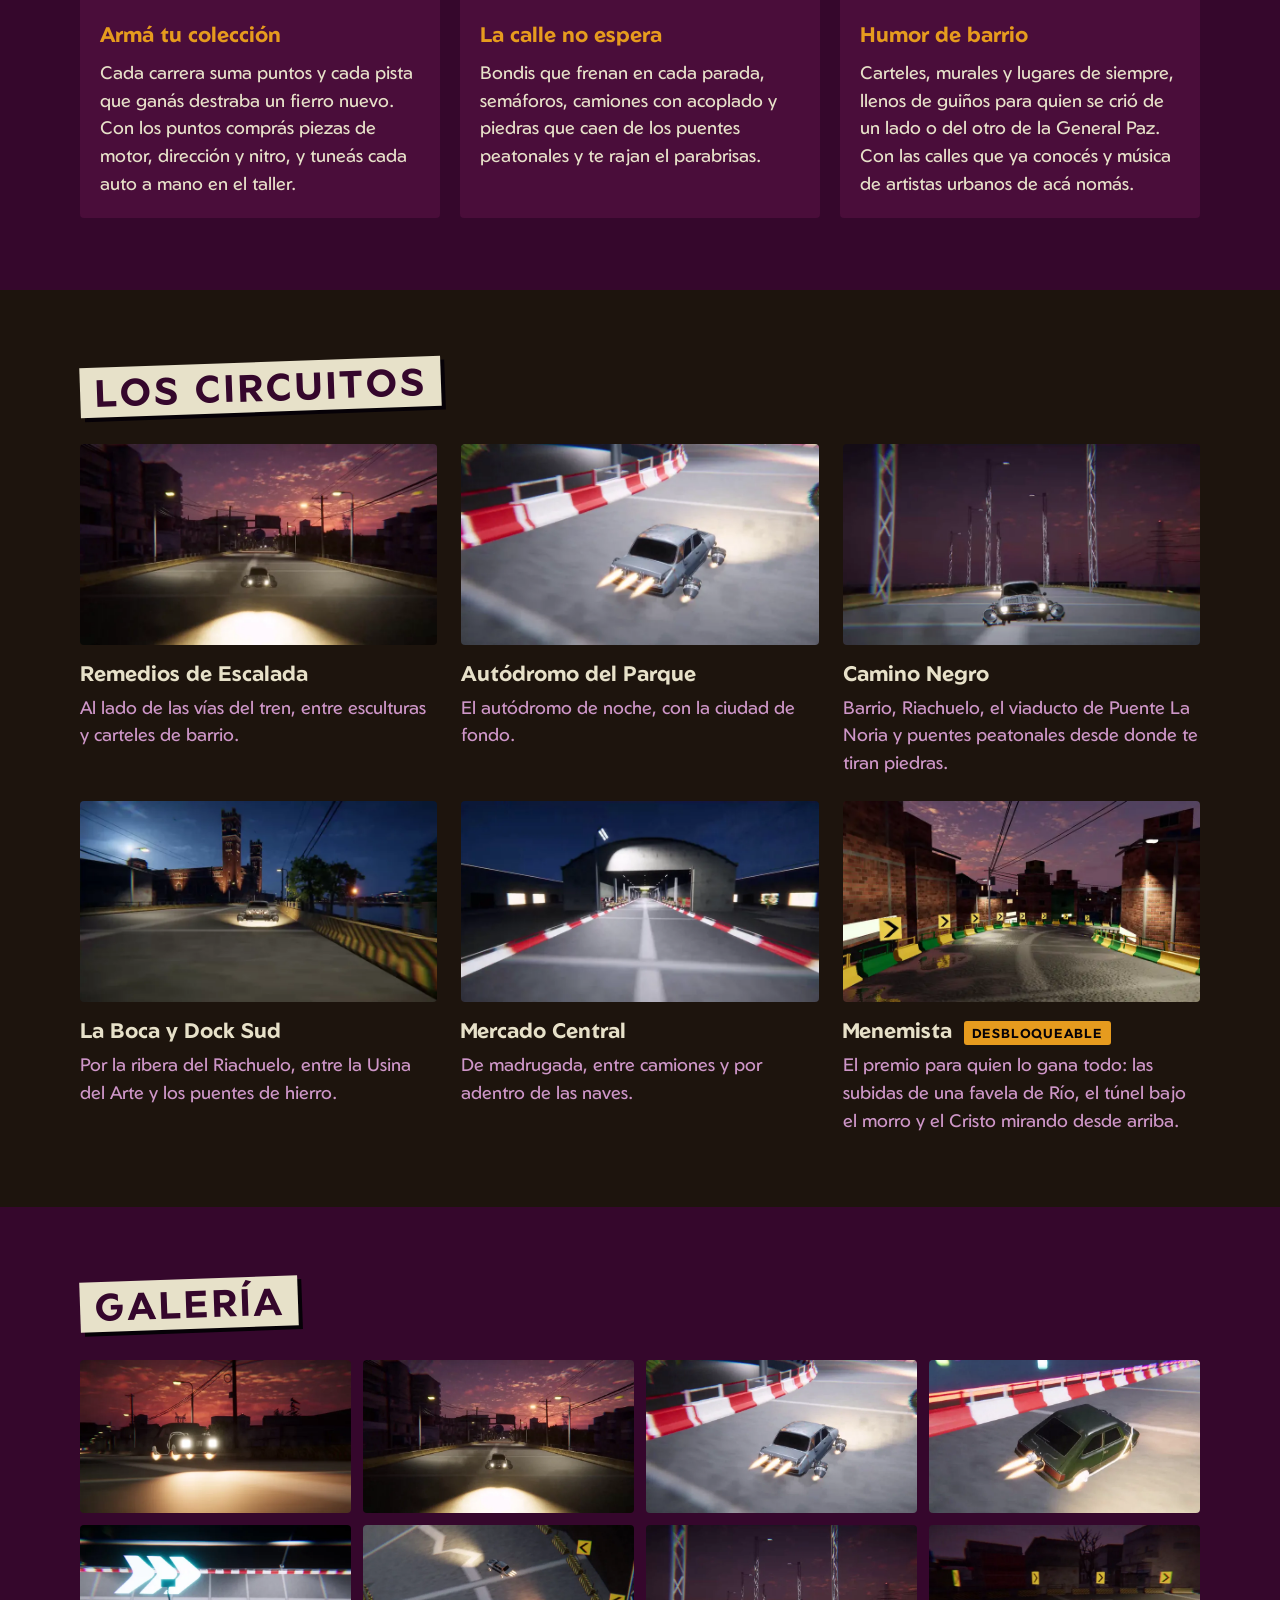
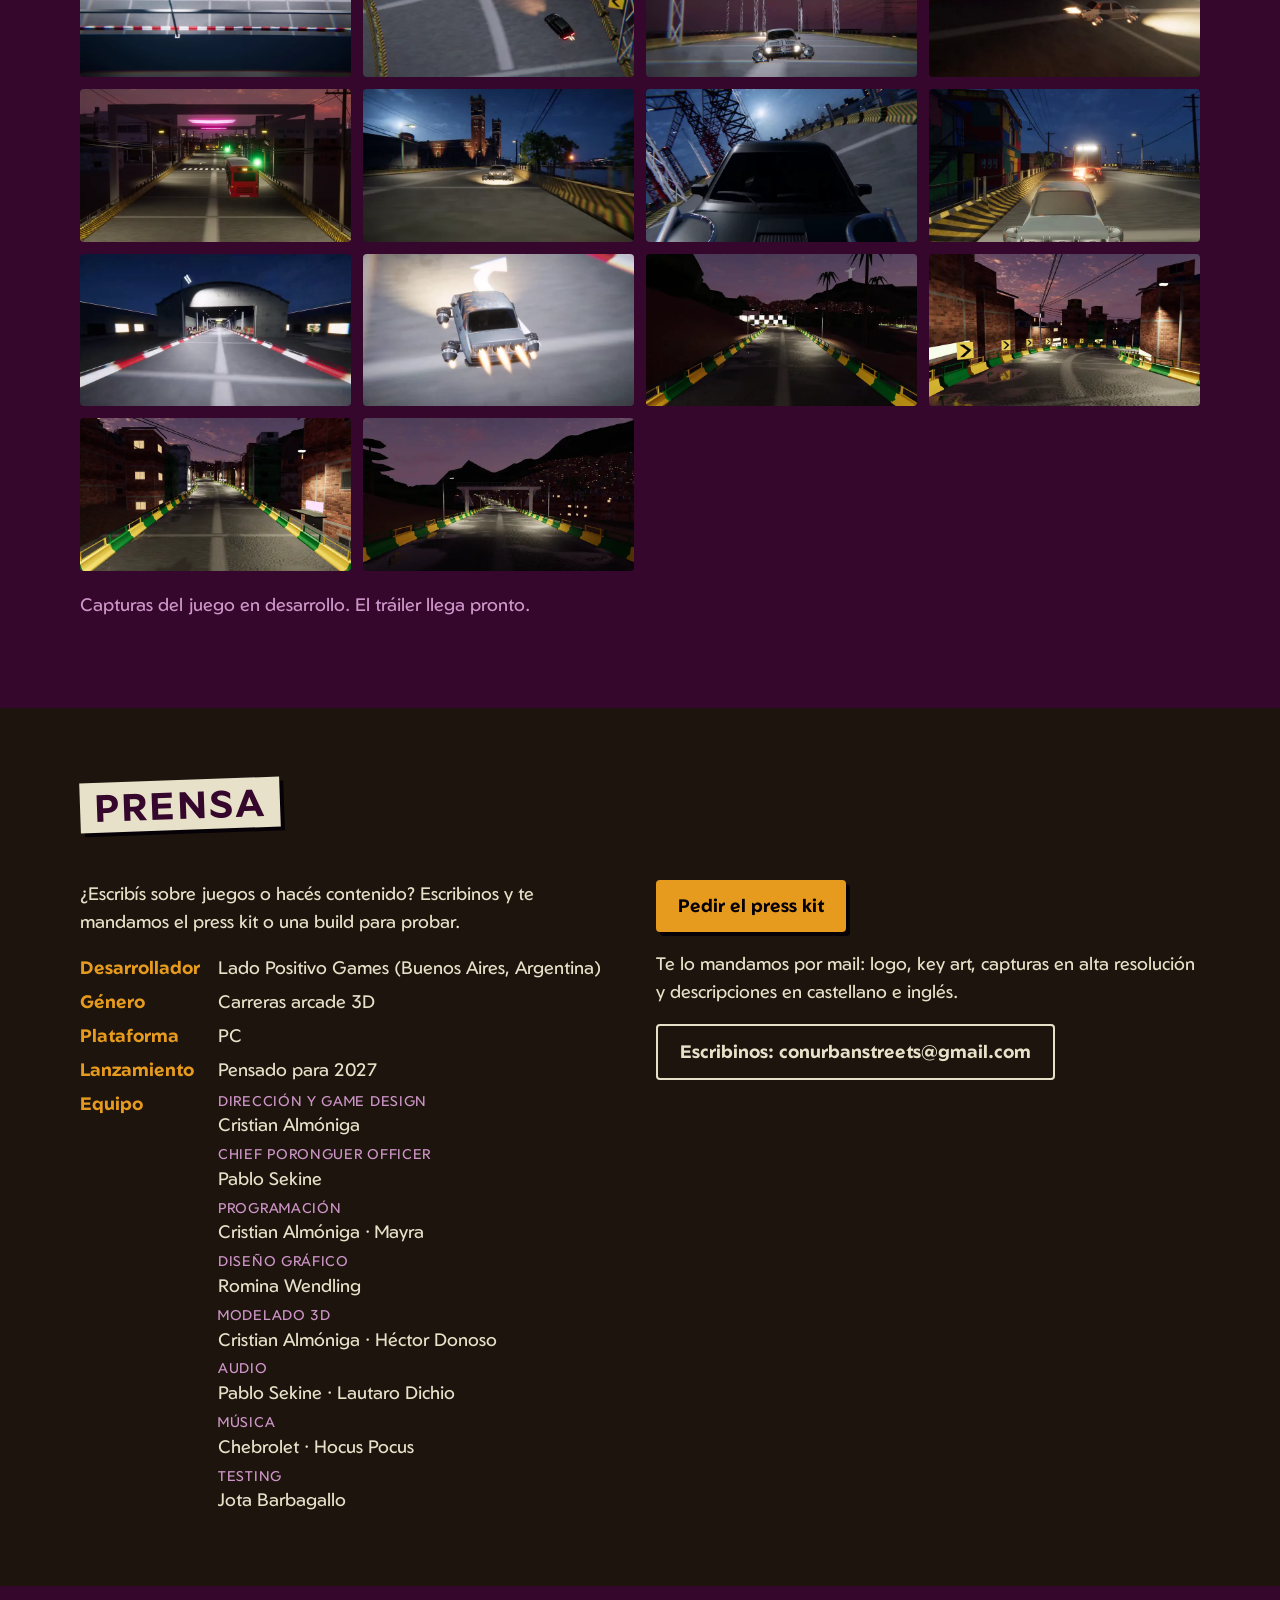
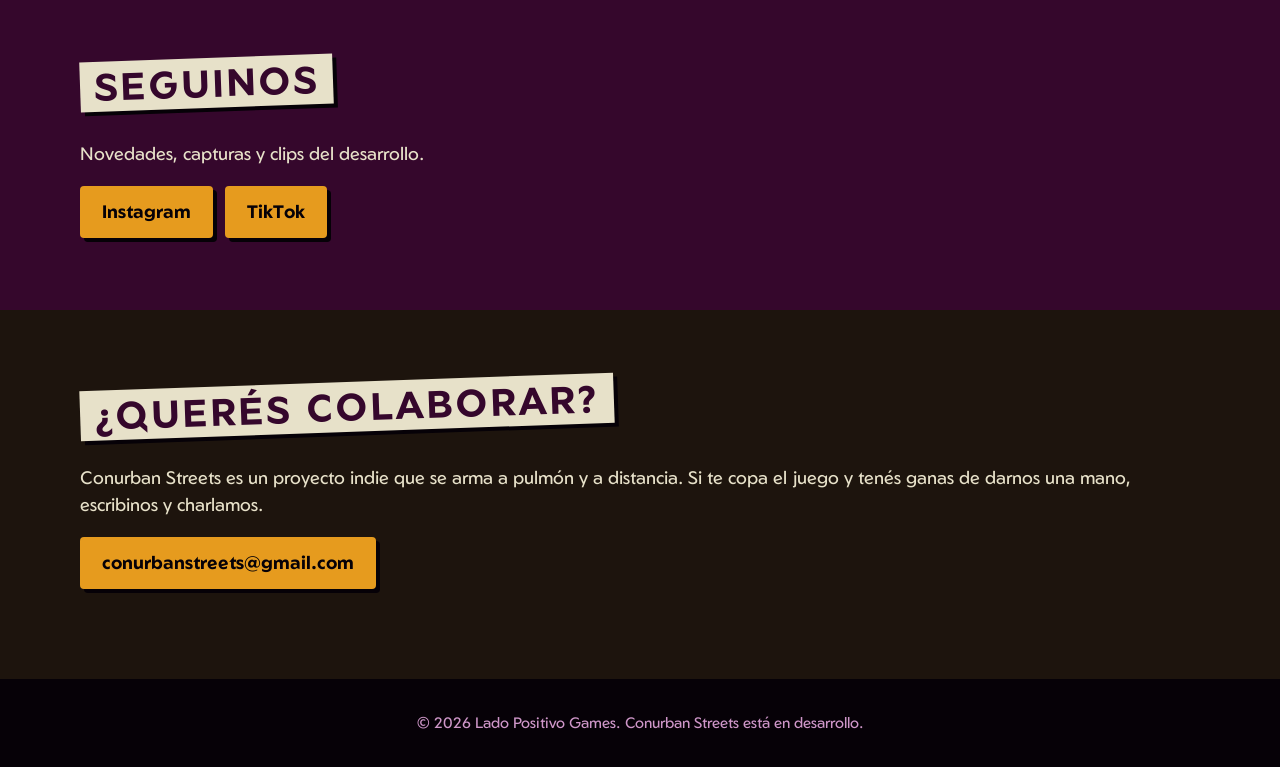
==== commit 811406bc: "Textos nuevos: Buenos Aires entera, lanzamiento 2027 y los autos con su nombre - Subtítulo "El futur" ====
--- a/index.html
+++ b/index.html
@@ -3,8 +3,8 @@
 <head>
 <meta charset="utf-8">
 <meta name="viewport" content="width=device-width, initial-scale=1">
-<title>Conurban Streets – Carreras arcade en el conurbano</title>
-<meta name="description" content="Carreras arcade para PC en un conurbano bonaerense retrofuturista. Cyberpunk, pero del conurbano. Próximamente en Steam.">
+<title>Conurban Streets – Carreras arcade por las calles de Buenos Aires</title>
+<meta name="description" content="Carreras arcade para PC por las calles de Buenos Aires, de la Ciudad al conurbano, con clásicos argentinos y un futuro atado con alambre. Lanzamiento previsto para 2027.">
 <link rel="canonical" href="https://crisoalmoniga.github.io/conurban-streets-web/">
 <link rel="alternate" hreflang="es" href="https://crisoalmoniga.github.io/conurban-streets-web/">
 <link rel="alternate" hreflang="en" href="https://crisoalmoniga.github.io/conurban-streets-web/en/">
@@ -12,7 +12,7 @@
 <meta property="og:type" content="website">
 <meta property="og:site_name" content="Conurban Streets">
 <meta property="og:title" content="Conurban Streets">
-<meta property="og:description" content="Carreras arcade para PC en un conurbano bonaerense retrofuturista. Cyberpunk, pero del conurbano. Próximamente en Steam.">
+<meta property="og:description" content="Carreras arcade para PC por las calles de Buenos Aires, de la Ciudad al conurbano, con clásicos argentinos y un futuro atado con alambre. Lanzamiento previsto para 2027.">
 <meta property="og:image" content="https://crisoalmoniga.github.io/conurban-streets-web/assets/img/og.jpg">
 <meta property="og:image:width" content="1200">
 <meta property="og:image:height" content="630">
@@ -22,7 +22,7 @@
 <meta property="og:locale:alternate" content="en_US">
 <meta name="twitter:card" content="summary_large_image">
 <meta name="twitter:title" content="Conurban Streets">
-<meta name="twitter:description" content="Carreras arcade para PC en un conurbano bonaerense retrofuturista. Cyberpunk, pero del conurbano. Próximamente en Steam.">
+<meta name="twitter:description" content="Carreras arcade para PC por las calles de Buenos Aires, de la Ciudad al conurbano, con clásicos argentinos y un futuro atado con alambre. Lanzamiento previsto para 2027.">
 <meta name="twitter:image" content="https://crisoalmoniga.github.io/conurban-streets-web/assets/img/og.jpg">
 <meta name="theme-color" content="#35072C">
 <meta name="color-scheme" content="dark">
@@ -31,11 +31,11 @@
 <link rel="apple-touch-icon" href="assets/img/apple-touch-icon.png">
 <link rel="manifest" href="site.webmanifest">
 <link rel="preload" as="image" href="assets/video/loop_poster.jpg">
-<script type="application/ld+json">{"@context": "https://schema.org", "@type": "VideoGame", "name": "Conurban Streets", "url": "https://crisoalmoniga.github.io/conurban-streets-web/", "description": "Carreras arcade para PC en un conurbano bonaerense retrofuturista. Cyberpunk, pero del conurbano. Próximamente en Steam.", "image": "https://crisoalmoniga.github.io/conurban-streets-web/assets/img/og.jpg", "inLanguage": "es-AR", "genre": ["Racing", "Arcade"], "gamePlatform": "PC", "operatingSystem": "Windows", "playMode": "SinglePlayer", "author": {"@type": "Organization", "name": "Lado Positivo Games", "email": "conurbanstreets@gmail.com"}, "sameAs": ["https://www.instagram.com/conurbanstreets/", "https://www.tiktok.com/@conurbanstreets"]}</script>
+<script type="application/ld+json">{"@context": "https://schema.org", "@type": "VideoGame", "name": "Conurban Streets", "url": "https://crisoalmoniga.github.io/conurban-streets-web/", "description": "Carreras arcade para PC por las calles de Buenos Aires, de la Ciudad al conurbano, con clásicos argentinos y un futuro atado con alambre. Lanzamiento previsto para 2027.", "image": "https://crisoalmoniga.github.io/conurban-streets-web/assets/img/og.jpg", "inLanguage": "es-AR", "genre": ["Racing", "Arcade"], "gamePlatform": "PC", "operatingSystem": "Windows", "playMode": "SinglePlayer", "author": {"@type": "Organization", "name": "Lado Positivo Games", "email": "conurbanstreets@gmail.com"}, "sameAs": ["https://www.instagram.com/conurbanstreets/", "https://www.tiktok.com/@conurbanstreets"]}</script>
 <link rel="preconnect" href="https://fonts.googleapis.com">
 <link rel="preconnect" href="https://fonts.gstatic.com" crossorigin>
 <link href="https://fonts.googleapis.com/css2?family=Geom:wght@400;700&display=swap" rel="stylesheet">
-<link rel="stylesheet" href="assets/css/estilo.css?v=4dfadbdf">
+<link rel="stylesheet" href="assets/css/estilo.css?v=8b0b002f">
 </head>
 <body>
 <a class="saltar" href="#juego">Saltar al contenido</a>
@@ -58,8 +58,8 @@
   <div>
     <h1 style="margin:0"><img class="logo" src="assets/img/logo_1200.webp" alt="Conurban Streets" width="1200" height="388"></h1>
     <span class="tira">Conurpunk</span>
-    <p class="lema">Cyberpunk, pero del conurbano.</p>
-    <p class="bajada">Carreras arcade para PC · Próximamente en Steam</p>
+    <p class="lema">El futuro, pero acá nomás.</p>
+    <p class="bajada">Carreras arcade para PC · Próximamente</p>
     <div class="botones">
       <a class="boton" href="https://www.instagram.com/conurbanstreets/" rel="noopener" target="_blank">Seguinos en Instagram</a>
       <a class="boton secundario" href="#prensa">Prensa</a>
@@ -70,14 +70,14 @@
 <section id="juego">
   <div class="contenedor">
     <h2><span class="tira">Qué es</span></h2>
-    <p class="intro">Conurban Streets es un arcade de autos en el conurbano bonaerense, reimaginado como un futuro cyberpunk atado con alambre. Nada de megaciudades cromadas: autos clásicos oxidados y calles que casi se pueden oler.</p>
+    <p class="intro">Conurban Streets es un arcade de autos por las calles de Buenos Aires, de la Ciudad al conurbano. Arrancás con fierros de los de siempre, clásicos argentinos gastados y sobre ruedas, y carrera a carrera vas por el premio mayor: autos rearmados con turbinas que flotan sobre el asfalto. Nada de megaciudades cromadas: un futuro atado con alambre y calles que casi se pueden oler. El lanzamiento está pensado para 2027.</p>
     <div class="pilares">
-<article class="pilar"><h3>Fierros nacionales</h3><p>El Reno Doce, el Ciento47, el Cinco Cero Cuatro y la Ce Diez: clásicos argentinos oxidados y rearmados con lo que había. Algunos flotan con turbinas; otros siguen con las ruedas de siempre.</p></article>
-<article class="pilar"><h3>Lugares que conocés</h3><p>Circuitos inspirados en lugares reales del conurbano, en clave futurista improvisada.</p></article>
-<article class="pilar"><h3>Carreras cortas y caóticas</h3><p>Manejo arcade para agarrar y jugar, rivales que pelean cada curva y muros que no perdonan.</p></article>
-<article class="pilar"><h3>Ganá y destrabá</h3><p>Cada circuito que ganás te abre un fierro nuevo en el garage, y cada victoria le suma motor, dirección o nitro al auto con el que corrés.</p></article>
-<article class="pilar"><h3>La calle no espera</h3><p>Colectivos que paran donde quieren, camiones con acoplado y alguna piedra que cae del puente peatonal y te raja el parabrisas.</p></article>
-<article class="pilar"><h3>Humor de barrio</h3><p>Carteles, murales y lugares emblemáticos llenos de guiños para quien creció en el conurbano.</p></article>
+<article class="pilar"><h3>Los fierros de siempre</h3><p>El Renault 12, el Fiat 147, el Peugeot 504 y la Chevrolet C10: clásicos argentinos gastados y rearmados con lo que había, cada uno con su manejo. Todos andan sobre ruedas, hasta que te ganás el premio mayor: el 12 con turbinas, que flota.</p></article>
+<article class="pilar"><h3>Lugares que conocés</h3><p>Pistas inspiradas en toda Buenos Aires, en las calles por donde caminás todos los días: de La Boca y el Autódromo a Escalada y el Mercado Central, en clave futurista improvisada.</p></article>
+<article class="pilar"><h3>Carreras cortas y caóticas</h3><p>Manejo arcade para agarrar y jugar, tres dificultades, nitro para el último empujón, rivales que pelean cada curva y muros que no perdonan.</p></article>
+<article class="pilar"><h3>Armá tu colección</h3><p>Cada carrera suma puntos y cada pista que ganás destraba un fierro nuevo. Con los puntos comprás piezas de motor, dirección y nitro, y tuneás cada auto a mano en el taller.</p></article>
+<article class="pilar"><h3>La calle no espera</h3><p>Bondis que frenan en cada parada, semáforos, camiones con acoplado y piedras que caen de los puentes peatonales y te rajan el parabrisas.</p></article>
+<article class="pilar"><h3>Humor de barrio</h3><p>Carteles, murales y lugares de siempre, llenos de guiños para quien se crió de un lado o del otro de la General Paz. Con las calles que ya conocés y música de artistas urbanos de acá nomás.</p></article>
     </div>
   </div>
 </section>
@@ -88,9 +88,10 @@
     <div class="pistas">
 <article class="pista"><img src="assets/img/02_escalada_reno_800.webp" alt="" loading="lazy" width="800" height="450"><h3>Remedios de Escalada</h3><p>Al lado de las vías del tren, entre esculturas y carteles de barrio.</p></article>
 <article class="pista"><img src="assets/img/03_autodromo_turbinas_800.webp" alt="" loading="lazy" width="800" height="450"><h3>Autódromo del Parque</h3><p>El autódromo de noche, con la ciudad de fondo.</p></article>
-<article class="pista"><img src="assets/img/07_caminonegro_autopista_800.webp" alt="" loading="lazy" width="800" height="450"><h3>Camino Negro</h3><p>Barrio, Riachuelo y el viaducto de Puente La Noria.</p></article>
+<article class="pista"><img src="assets/img/07_caminonegro_autopista_800.webp" alt="" loading="lazy" width="800" height="450"><h3>Camino Negro</h3><p>Barrio, Riachuelo, el viaducto de Puente La Noria y puentes peatonales desde donde te tiran piedras.</p></article>
 <article class="pista"><img src="assets/img/09_docksud_usina_800.webp" alt="" loading="lazy" width="800" height="450"><h3>La Boca y Dock Sud</h3><p>Por la ribera del Riachuelo, entre la Usina del Arte y los puentes de hierro.</p></article>
 <article class="pista"><img src="assets/img/11_mercado_nave_800.webp" alt="" loading="lazy" width="800" height="450"><h3>Mercado Central</h3><p>De madrugada, entre camiones y por adentro de las naves.</p></article>
+<article class="pista"><img src="assets/img/14_menemista_favela_800.webp" alt="" loading="lazy" width="800" height="450"><h3>Menemista <span class="etiqueta">Desbloqueable</span></h3><p>El premio para quien lo gana todo: las subidas de una favela de Río, el túnel bajo el morro y el Cristo mirando desde arriba.</p></article>
     </div>
   </div>
 </section>
@@ -99,18 +100,24 @@
   <div class="contenedor">
     <h2><span class="tira">Galería</span></h2>
     <div class="galeria">
-<button type="button" data-grande="assets/img/01_escalada_atardecer_1600.webp" aria-label="Un Ciento47 con los faros encendidos bajo el cielo rojo del atardecer en Escalada"><img src="assets/img/01_escalada_atardecer_800.webp" alt="Un Ciento47 con los faros encendidos bajo el cielo rojo del atardecer en Escalada" loading="lazy" width="800" height="450"></button>
-<button type="button" data-grande="assets/img/02_escalada_reno_1600.webp" aria-label="El Reno Doce de frente en una avenida de Escalada, al atardecer"><img src="assets/img/02_escalada_reno_800.webp" alt="El Reno Doce de frente en una avenida de Escalada, al atardecer" loading="lazy" width="800" height="450"></button>
-<button type="button" data-grande="assets/img/03_autodromo_turbinas_1600.webp" aria-label="El Reno Doce con las turbinas a fondo junto al vallado rojo y blanco del Autódromo"><img src="assets/img/03_autodromo_turbinas_800.webp" alt="El Reno Doce con las turbinas a fondo junto al vallado rojo y blanco del Autódromo" loading="lazy" width="800" height="450"></button>
-<button type="button" data-grande="assets/img/04_autodromo_ciento47_1600.webp" aria-label="Un Ciento47 verde con turbinas en una curva del Autódromo"><img src="assets/img/04_autodromo_ciento47_800.webp" alt="Un Ciento47 verde con turbinas en una curva del Autódromo" loading="lazy" width="800" height="450"></button>
+<button type="button" data-grande="assets/img/01_escalada_atardecer_1600.webp" aria-label="Un Fiat 147 con los faros encendidos bajo el cielo rojo del atardecer en Escalada"><img src="assets/img/01_escalada_atardecer_800.webp" alt="Un Fiat 147 con los faros encendidos bajo el cielo rojo del atardecer en Escalada" loading="lazy" width="800" height="450"></button>
+<button type="button" data-grande="assets/img/02_escalada_reno_1600.webp" aria-label="El Renault 12 de frente en una avenida de Escalada, al atardecer"><img src="assets/img/02_escalada_reno_800.webp" alt="El Renault 12 de frente en una avenida de Escalada, al atardecer" loading="lazy" width="800" height="450"></button>
+<button type="button" data-grande="assets/img/03_autodromo_turbinas_1600.webp" aria-label="El Renault 12 con las turbinas a fondo junto al vallado rojo y blanco del Autódromo"><img src="assets/img/03_autodromo_turbinas_800.webp" alt="El Renault 12 con las turbinas a fondo junto al vallado rojo y blanco del Autódromo" loading="lazy" width="800" height="450"></button>
+<button type="button" data-grande="assets/img/04_autodromo_ciento47_1600.webp" aria-label="Un Fiat 147 verde con turbinas en una curva del Autódromo"><img src="assets/img/04_autodromo_ciento47_800.webp" alt="Un Fiat 147 verde con turbinas en una curva del Autódromo" loading="lazy" width="800" height="450"></button>
 <button type="button" data-grande="assets/img/05_autodromo_neon_1600.webp" aria-label="Flechas de neón sobre la pista del Autódromo"><img src="assets/img/05_autodromo_neon_800.webp" alt="Flechas de neón sobre la pista del Autódromo" loading="lazy" width="800" height="450"></button>
 <button type="button" data-grande="assets/img/06_caminonegro_curva_1600.webp" aria-label="Dos autos en una curva cerrada de Camino Negro, vistos desde un dron"><img src="assets/img/06_caminonegro_curva_800.webp" alt="Dos autos en una curva cerrada de Camino Negro, vistos desde un dron" loading="lazy" width="800" height="450"></button>
-<button type="button" data-grande="assets/img/07_caminonegro_autopista_1600.webp" aria-label="El Reno Doce en la autopista de Camino Negro, entre torres de alta tensión"><img src="assets/img/07_caminonegro_autopista_800.webp" alt="El Reno Doce en la autopista de Camino Negro, entre torres de alta tensión" loading="lazy" width="800" height="450"></button>
-<button type="button" data-grande="assets/img/08_caminonegro_chevrones_1600.webp" aria-label="El Reno Doce con turbinas entre carteles de curva en Camino Negro"><img src="assets/img/08_caminonegro_chevrones_800.webp" alt="El Reno Doce con turbinas entre carteles de curva en Camino Negro" loading="lazy" width="800" height="450"></button>
+<button type="button" data-grande="assets/img/07_caminonegro_autopista_1600.webp" aria-label="El Renault 12 en la autopista de Camino Negro, entre torres de alta tensión"><img src="assets/img/07_caminonegro_autopista_800.webp" alt="El Renault 12 en la autopista de Camino Negro, entre torres de alta tensión" loading="lazy" width="800" height="450"></button>
+<button type="button" data-grande="assets/img/08_caminonegro_chevrones_1600.webp" aria-label="El Renault 12 con turbinas entre carteles de curva en Camino Negro"><img src="assets/img/08_caminonegro_chevrones_800.webp" alt="El Renault 12 con turbinas entre carteles de curva en Camino Negro" loading="lazy" width="800" height="450"></button>
+<button type="button" data-grande="assets/img/17_caminonegro_colectivo_1600.webp" aria-label="Un colectivo de la 160 frena en el semáforo bajo un pórtico de neón en Camino Negro"><img src="assets/img/17_caminonegro_colectivo_800.webp" alt="Un colectivo de la 160 frena en el semáforo bajo un pórtico de neón en Camino Negro" loading="lazy" width="800" height="450"></button>
 <button type="button" data-grande="assets/img/09_docksud_usina_1600.webp" aria-label="La Usina del Arte iluminada de noche en Dock Sud, con un auto en la pista"><img src="assets/img/09_docksud_usina_800.webp" alt="La Usina del Arte iluminada de noche en Dock Sud, con un auto en la pista" loading="lazy" width="800" height="450"></button>
 <button type="button" data-grande="assets/img/10_docksud_puente_1600.webp" aria-label="Cruzando el puente de hierro rojo sobre el Riachuelo"><img src="assets/img/10_docksud_puente_800.webp" alt="Cruzando el puente de hierro rojo sobre el Riachuelo" loading="lazy" width="800" height="450"></button>
+<button type="button" data-grande="assets/img/18_docksud_laboca_1600.webp" aria-label="Un auto entre conventillos de colores en La Boca, con un colectivo de frente"><img src="assets/img/18_docksud_laboca_800.webp" alt="Un auto entre conventillos de colores en La Boca, con un colectivo de frente" loading="lazy" width="800" height="450"></button>
 <button type="button" data-grande="assets/img/11_mercado_nave_1600.webp" aria-label="La pista entra a una nave del Mercado Central"><img src="assets/img/11_mercado_nave_800.webp" alt="La pista entra a una nave del Mercado Central" loading="lazy" width="800" height="450"></button>
-<button type="button" data-grande="assets/img/12_mercado_turbinas_1600.webp" aria-label="El Reno Doce con las turbinas a fondo en el Mercado Central"><img src="assets/img/12_mercado_turbinas_800.webp" alt="El Reno Doce con las turbinas a fondo en el Mercado Central" loading="lazy" width="800" height="450"></button>
+<button type="button" data-grande="assets/img/12_mercado_turbinas_1600.webp" aria-label="El Renault 12 con las turbinas a fondo en el Mercado Central"><img src="assets/img/12_mercado_turbinas_800.webp" alt="El Renault 12 con las turbinas a fondo en el Mercado Central" loading="lazy" width="800" height="450"></button>
+<button type="button" data-grande="assets/img/13_menemista_largada_1600.webp" aria-label="La largada de la Menemista al atardecer, con palmeras y el Cristo sobre el morro"><img src="assets/img/13_menemista_largada_800.webp" alt="La largada de la Menemista al atardecer, con palmeras y el Cristo sobre el morro" loading="lazy" width="800" height="450"></button>
+<button type="button" data-grande="assets/img/14_menemista_favela_1600.webp" aria-label="Bajada entre casas de ladrillo a la vista, cables y carteles de curva en la favela"><img src="assets/img/14_menemista_favela_800.webp" alt="Bajada entre casas de ladrillo a la vista, cables y carteles de curva en la favela" loading="lazy" width="800" height="450"></button>
+<button type="button" data-grande="assets/img/15_menemista_subida_1600.webp" aria-label="Subida por la favela con el guardrail verde y amarillo"><img src="assets/img/15_menemista_subida_800.webp" alt="Subida por la favela con el guardrail verde y amarillo" loading="lazy" width="800" height="450"></button>
+<button type="button" data-grande="assets/img/16_menemista_tunel_1600.webp" aria-label="Saliendo del túnel bajo el morro, con la favela iluminada de fondo"><img src="assets/img/16_menemista_tunel_800.webp" alt="Saliendo del túnel bajo el morro, con la favela iluminada de fondo" loading="lazy" width="800" height="450"></button>
     </div>
     <p class="nota">Capturas del juego en desarrollo. El tráiler llega pronto.</p>
   </div>
@@ -129,9 +136,9 @@
         <dl class="ficha">
 <dt>Desarrollador</dt><dd>Lado Positivo Games (Buenos Aires, Argentina)</dd>
 <dt>Género</dt><dd>Carreras arcade 3D</dd>
-<dt>Plataforma</dt><dd>PC (Steam)</dd>
-<dt>Fechas</dt><dd>Demo a mediados de 2027 · lanzamiento a fines de 2027</dd>
-<dt>Equipo</dt><dd>Cristian Almoniga (dirección y programación) · Romina Wendling (diseño gráfico)</dd>
+<dt>Plataforma</dt><dd>PC</dd>
+<dt>Lanzamiento</dt><dd>Pensado para 2027</dd>
+<dt>Equipo</dt><dd><ul class="equipo"><li><span class="rol">Dirección y game design</span> Cristian Almóniga</li><li><span class="rol">Chief Poronguer Officer</span> Pablo Sekine</li><li><span class="rol">Programación</span> Cristian Almóniga · Mayra</li><li><span class="rol">Diseño gráfico</span> Romina Wendling</li><li><span class="rol">Modelado 3D</span> Cristian Almóniga · Héctor Donoso</li><li><span class="rol">Audio</span> Pablo Sekine · Lautaro Dichio</li><li><span class="rol">Música</span> Chebrolet · Hocus Pocus</li><li><span class="rol">Testing</span> Jota Barbagallo</li></ul></dd>
         </dl>
       </div>
       <div>
@@ -150,7 +157,6 @@
     <div class="redes">
       <a class="boton" href="https://www.instagram.com/conurbanstreets/" rel="noopener" target="_blank">Instagram</a>
       <a class="boton" href="https://www.tiktok.com/@conurbanstreets" rel="noopener" target="_blank">TikTok</a>
-      <a class="boton secundario" href="https://linktr.ee/conurbanstreets" rel="noopener" target="_blank">Discord y más</a>
     </div>
   </div>
 </section>
--- a/assets/css/estilo.css
+++ b/assets/css/estilo.css
@@ -138,6 +138,10 @@
 .pista img { aspect-ratio: 16 / 9; object-fit: cover; width: 100%; border-radius: 4px; }
 .pista h3 { margin: 12px 0 4px; }
 .pista p { margin: 0; color: var(--rosa); }
+.pista .etiqueta {
+  display: inline-block; vertical-align: middle; margin-left: 6px; padding: 2px 8px; border-radius: 3px;
+  background: var(--naranja); color: var(--negro); font-size: 13px; letter-spacing: .06em; text-transform: uppercase;
+}
 
 .galeria { display: grid; grid-template-columns: repeat(auto-fill, minmax(260px, 1fr)); gap: 12px; }
 .galeria button { padding: 0; border: 0; background: none; cursor: zoom-in; }
@@ -155,6 +159,9 @@
 .ficha { margin: 0; display: grid; grid-template-columns: max-content 1fr; gap: 6px 18px; }
 .ficha dt { color: var(--naranja); font-weight: 700; }
 .ficha dd { margin: 0; }
+.equipo { list-style: none; margin: 0; padding: 0; }
+.equipo li + li { margin-top: 4px; }
+.equipo .rol { display: block; font-size: 14px; color: var(--rosa); text-transform: uppercase; letter-spacing: .05em; }
 
 
 .redes { display: flex; flex-wrap: wrap; gap: 12px; }
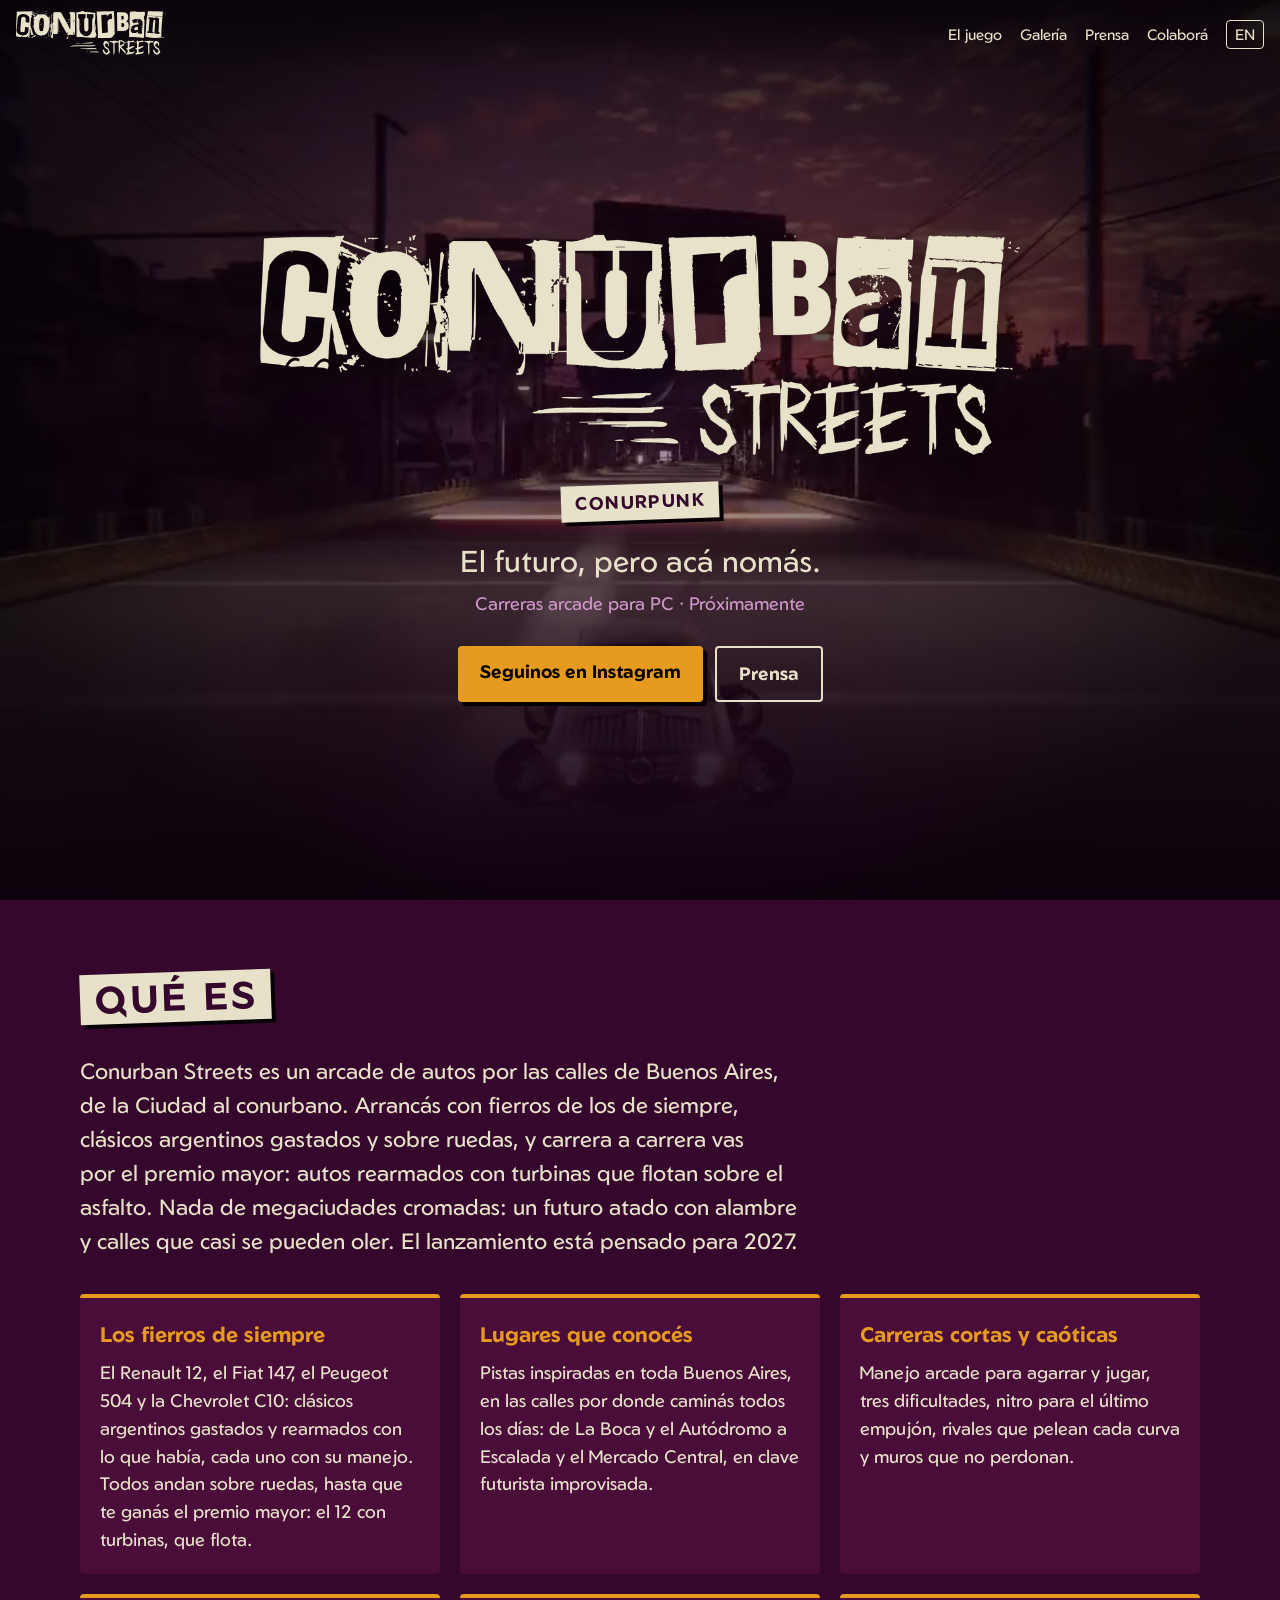
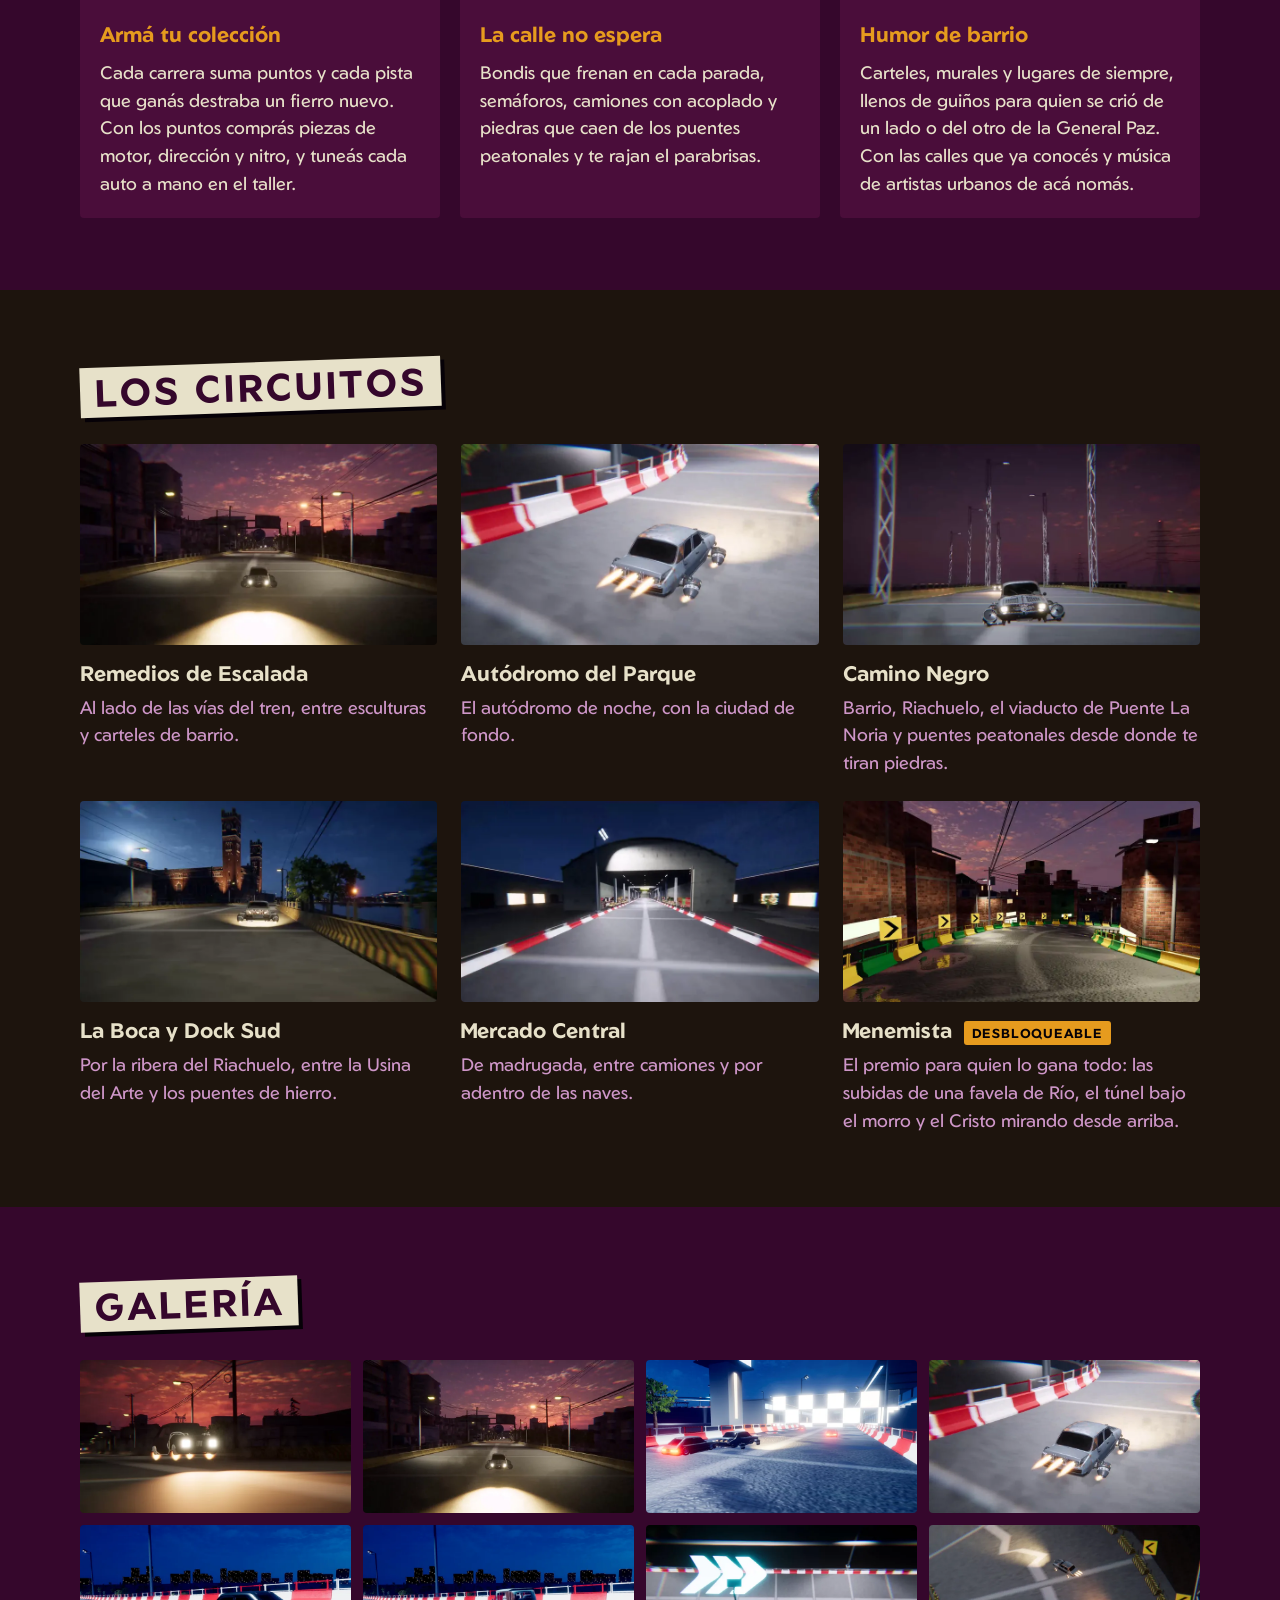
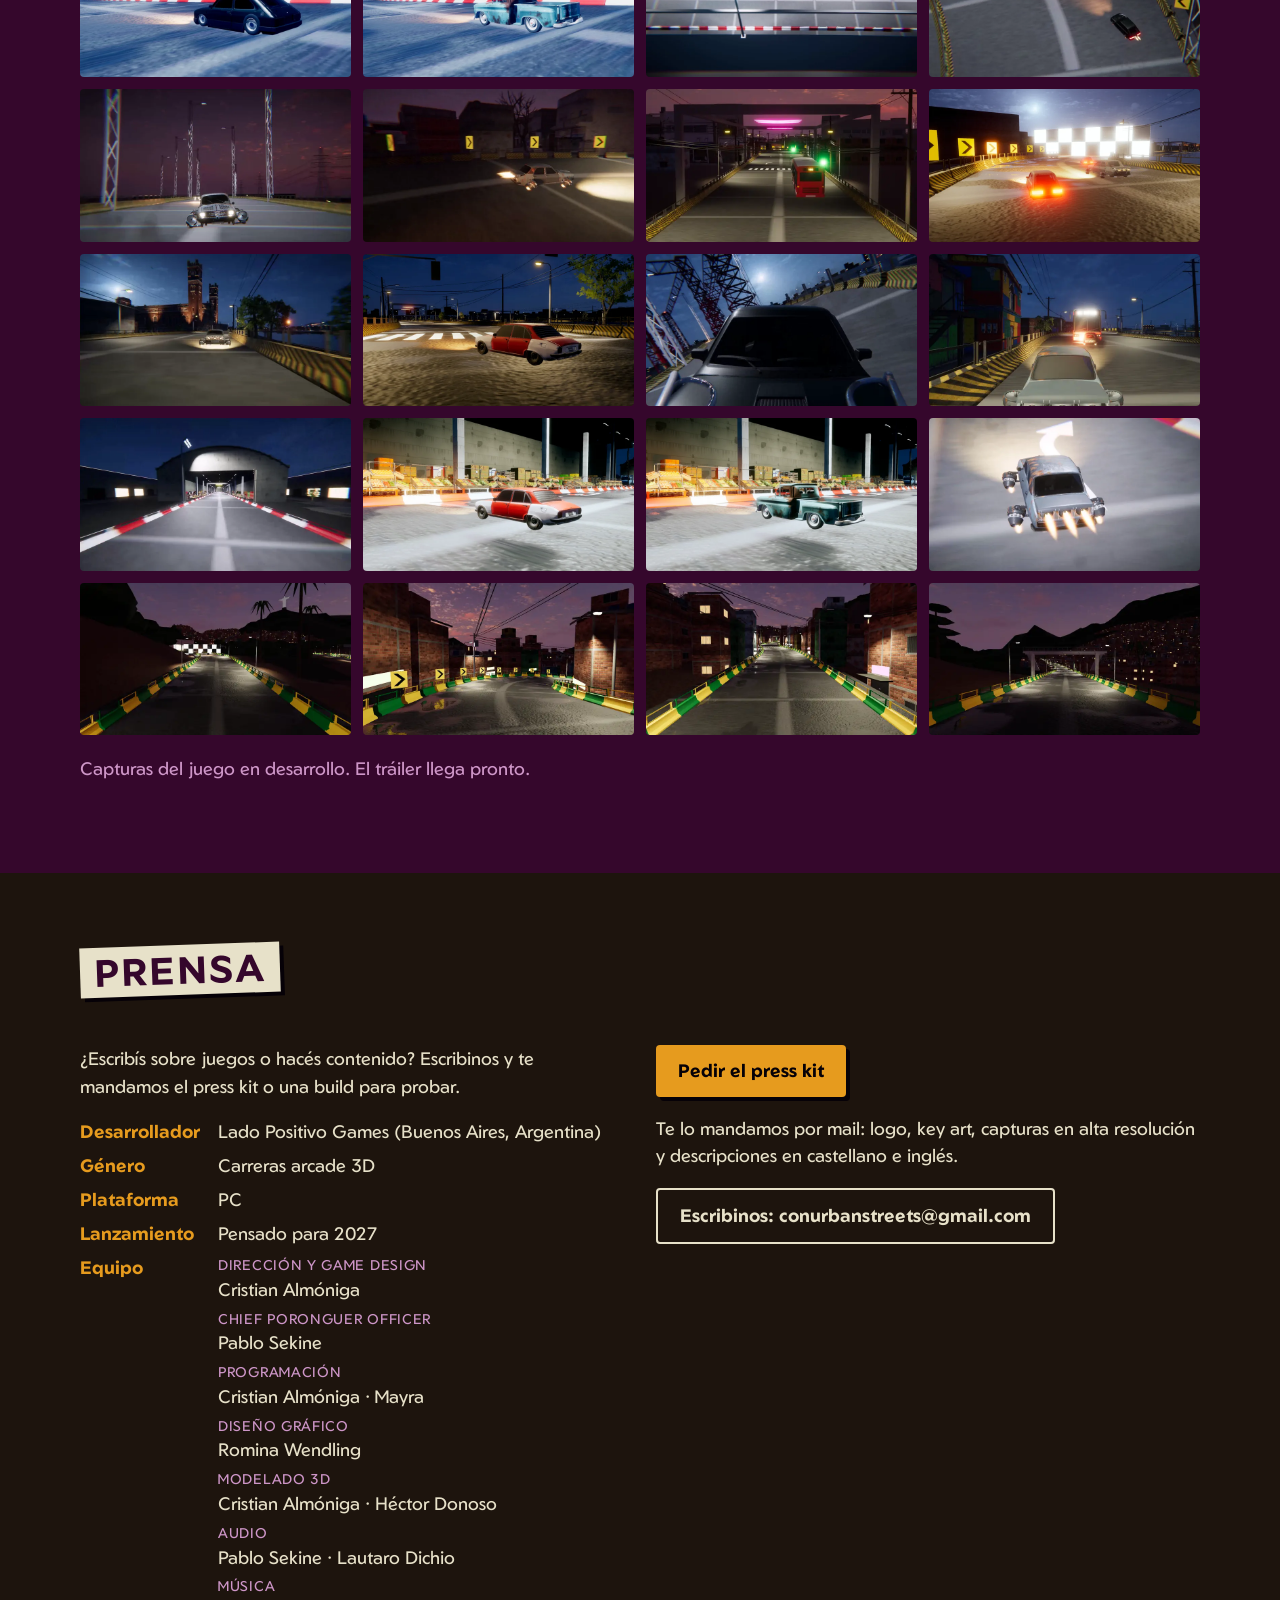
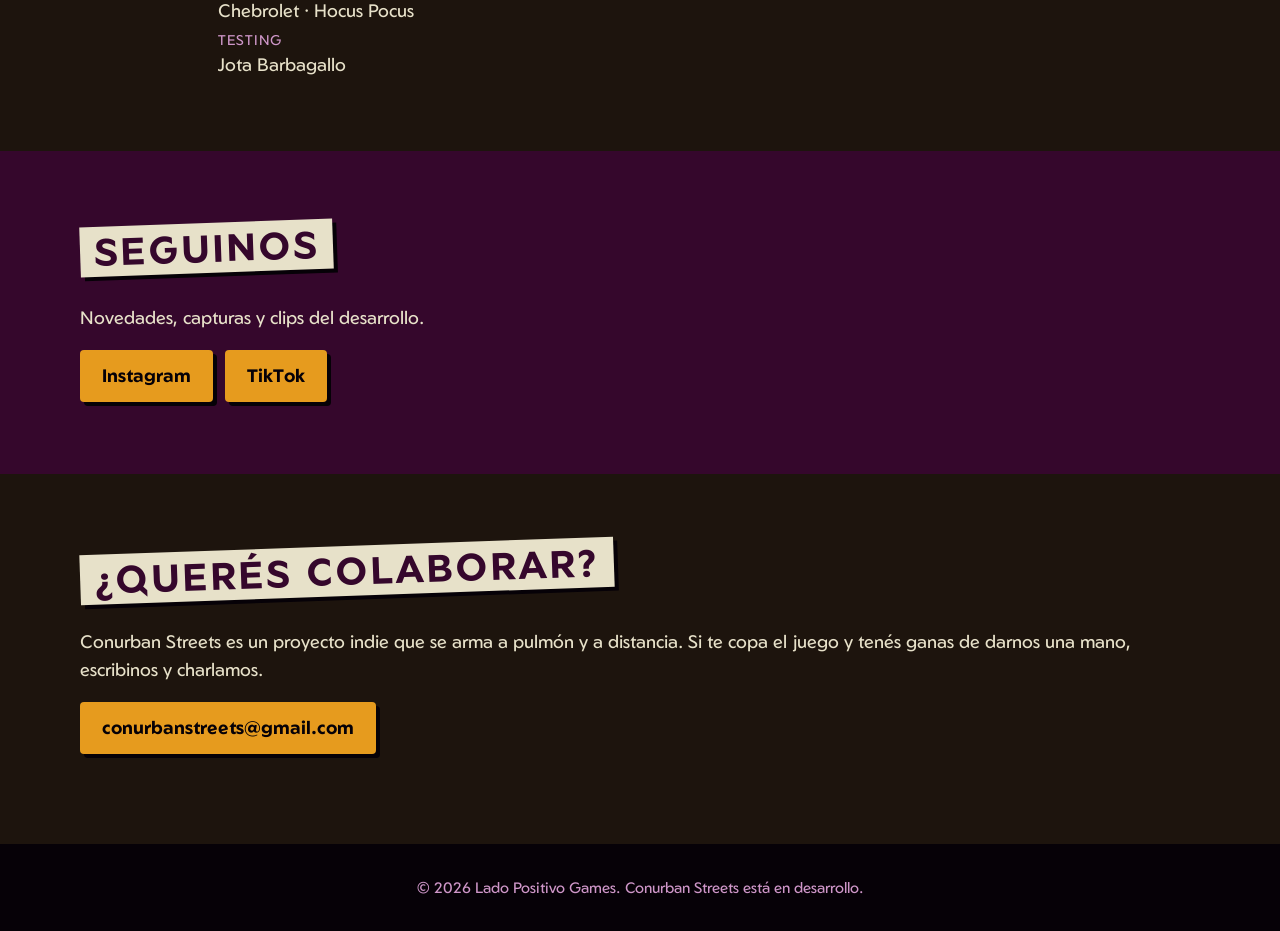
==== commit 3340a5dc: "Galería: el 504, la C10 y el 147 sobre ruedas, y el R12 con turbinas en la grilla - Siete capturas n" ====
--- a/index.html
+++ b/index.html
@@ -102,17 +102,23 @@
     <div class="galeria">
 <button type="button" data-grande="assets/img/01_escalada_atardecer_1600.webp" aria-label="Un Fiat 147 con los faros encendidos bajo el cielo rojo del atardecer en Escalada"><img src="assets/img/01_escalada_atardecer_800.webp" alt="Un Fiat 147 con los faros encendidos bajo el cielo rojo del atardecer en Escalada" loading="lazy" width="800" height="450"></button>
 <button type="button" data-grande="assets/img/02_escalada_reno_1600.webp" aria-label="El Renault 12 de frente en una avenida de Escalada, al atardecer"><img src="assets/img/02_escalada_reno_800.webp" alt="El Renault 12 de frente en una avenida de Escalada, al atardecer" loading="lazy" width="800" height="450"></button>
+<button type="button" data-grande="assets/img/19_autodromo_grilla_1600.webp" aria-label="El Renault 12 con turbinas flota en la grilla del Autódromo, al lado de un Fiat 147 sobre ruedas"><img src="assets/img/19_autodromo_grilla_800.webp" alt="El Renault 12 con turbinas flota en la grilla del Autódromo, al lado de un Fiat 147 sobre ruedas" loading="lazy" width="800" height="450"></button>
 <button type="button" data-grande="assets/img/03_autodromo_turbinas_1600.webp" aria-label="El Renault 12 con las turbinas a fondo junto al vallado rojo y blanco del Autódromo"><img src="assets/img/03_autodromo_turbinas_800.webp" alt="El Renault 12 con las turbinas a fondo junto al vallado rojo y blanco del Autódromo" loading="lazy" width="800" height="450"></button>
-<button type="button" data-grande="assets/img/04_autodromo_ciento47_1600.webp" aria-label="Un Fiat 147 verde con turbinas en una curva del Autódromo"><img src="assets/img/04_autodromo_ciento47_800.webp" alt="Un Fiat 147 verde con turbinas en una curva del Autódromo" loading="lazy" width="800" height="450"></button>
+<button type="button" data-grande="assets/img/25_autodromo_147_1600.webp" aria-label="Un Fiat 147 sobre ruedas en el Autódromo, con la ciudad de fondo"><img src="assets/img/25_autodromo_147_800.webp" alt="Un Fiat 147 sobre ruedas en el Autódromo, con la ciudad de fondo" loading="lazy" width="800" height="450"></button>
+<button type="button" data-grande="assets/img/24_autodromo_c10_1600.webp" aria-label="La Chevrolet C10 junto al vallado rojo y blanco del Autódromo"><img src="assets/img/24_autodromo_c10_800.webp" alt="La Chevrolet C10 junto al vallado rojo y blanco del Autódromo" loading="lazy" width="800" height="450"></button>
 <button type="button" data-grande="assets/img/05_autodromo_neon_1600.webp" aria-label="Flechas de neón sobre la pista del Autódromo"><img src="assets/img/05_autodromo_neon_800.webp" alt="Flechas de neón sobre la pista del Autódromo" loading="lazy" width="800" height="450"></button>
 <button type="button" data-grande="assets/img/06_caminonegro_curva_1600.webp" aria-label="Dos autos en una curva cerrada de Camino Negro, vistos desde un dron"><img src="assets/img/06_caminonegro_curva_800.webp" alt="Dos autos en una curva cerrada de Camino Negro, vistos desde un dron" loading="lazy" width="800" height="450"></button>
 <button type="button" data-grande="assets/img/07_caminonegro_autopista_1600.webp" aria-label="El Renault 12 en la autopista de Camino Negro, entre torres de alta tensión"><img src="assets/img/07_caminonegro_autopista_800.webp" alt="El Renault 12 en la autopista de Camino Negro, entre torres de alta tensión" loading="lazy" width="800" height="450"></button>
 <button type="button" data-grande="assets/img/08_caminonegro_chevrones_1600.webp" aria-label="El Renault 12 con turbinas entre carteles de curva en Camino Negro"><img src="assets/img/08_caminonegro_chevrones_800.webp" alt="El Renault 12 con turbinas entre carteles de curva en Camino Negro" loading="lazy" width="800" height="450"></button>
 <button type="button" data-grande="assets/img/17_caminonegro_colectivo_1600.webp" aria-label="Un colectivo de la 160 frena en el semáforo bajo un pórtico de neón en Camino Negro"><img src="assets/img/17_caminonegro_colectivo_800.webp" alt="Un colectivo de la 160 frena en el semáforo bajo un pórtico de neón en Camino Negro" loading="lazy" width="800" height="450"></button>
+<button type="button" data-grande="assets/img/20_docksud_grilla_1600.webp" aria-label="Largada en Dock Sud: el Renault 12 con turbinas entre los Fiat 147 de siempre"><img src="assets/img/20_docksud_grilla_800.webp" alt="Largada en Dock Sud: el Renault 12 con turbinas entre los Fiat 147 de siempre" loading="lazy" width="800" height="450"></button>
 <button type="button" data-grande="assets/img/09_docksud_usina_1600.webp" aria-label="La Usina del Arte iluminada de noche en Dock Sud, con un auto en la pista"><img src="assets/img/09_docksud_usina_800.webp" alt="La Usina del Arte iluminada de noche en Dock Sud, con un auto en la pista" loading="lazy" width="800" height="450"></button>
+<button type="button" data-grande="assets/img/22_docksud_504_1600.webp" aria-label="El Peugeot 504 en una curva de Dock Sud, de noche"><img src="assets/img/22_docksud_504_800.webp" alt="El Peugeot 504 en una curva de Dock Sud, de noche" loading="lazy" width="800" height="450"></button>
 <button type="button" data-grande="assets/img/10_docksud_puente_1600.webp" aria-label="Cruzando el puente de hierro rojo sobre el Riachuelo"><img src="assets/img/10_docksud_puente_800.webp" alt="Cruzando el puente de hierro rojo sobre el Riachuelo" loading="lazy" width="800" height="450"></button>
 <button type="button" data-grande="assets/img/18_docksud_laboca_1600.webp" aria-label="Un auto entre conventillos de colores en La Boca, con un colectivo de frente"><img src="assets/img/18_docksud_laboca_800.webp" alt="Un auto entre conventillos de colores en La Boca, con un colectivo de frente" loading="lazy" width="800" height="450"></button>
 <button type="button" data-grande="assets/img/11_mercado_nave_1600.webp" aria-label="La pista entra a una nave del Mercado Central"><img src="assets/img/11_mercado_nave_800.webp" alt="La pista entra a una nave del Mercado Central" loading="lazy" width="800" height="450"></button>
+<button type="button" data-grande="assets/img/21_mercado_504_1600.webp" aria-label="Un Peugeot 504 rojo y blanco entre los puestos de fruta del Mercado Central"><img src="assets/img/21_mercado_504_800.webp" alt="Un Peugeot 504 rojo y blanco entre los puestos de fruta del Mercado Central" loading="lazy" width="800" height="450"></button>
+<button type="button" data-grande="assets/img/23_mercado_c10_1600.webp" aria-label="Una Chevrolet C10 verde y oxidada adentro de una nave del Mercado Central"><img src="assets/img/23_mercado_c10_800.webp" alt="Una Chevrolet C10 verde y oxidada adentro de una nave del Mercado Central" loading="lazy" width="800" height="450"></button>
 <button type="button" data-grande="assets/img/12_mercado_turbinas_1600.webp" aria-label="El Renault 12 con las turbinas a fondo en el Mercado Central"><img src="assets/img/12_mercado_turbinas_800.webp" alt="El Renault 12 con las turbinas a fondo en el Mercado Central" loading="lazy" width="800" height="450"></button>
 <button type="button" data-grande="assets/img/13_menemista_largada_1600.webp" aria-label="La largada de la Menemista al atardecer, con palmeras y el Cristo sobre el morro"><img src="assets/img/13_menemista_largada_800.webp" alt="La largada de la Menemista al atardecer, con palmeras y el Cristo sobre el morro" loading="lazy" width="800" height="450"></button>
 <button type="button" data-grande="assets/img/14_menemista_favela_1600.webp" aria-label="Bajada entre casas de ladrillo a la vista, cables y carteles de curva en la favela"><img src="assets/img/14_menemista_favela_800.webp" alt="Bajada entre casas de ladrillo a la vista, cables y carteles de curva en la favela" loading="lazy" width="800" height="450"></button>
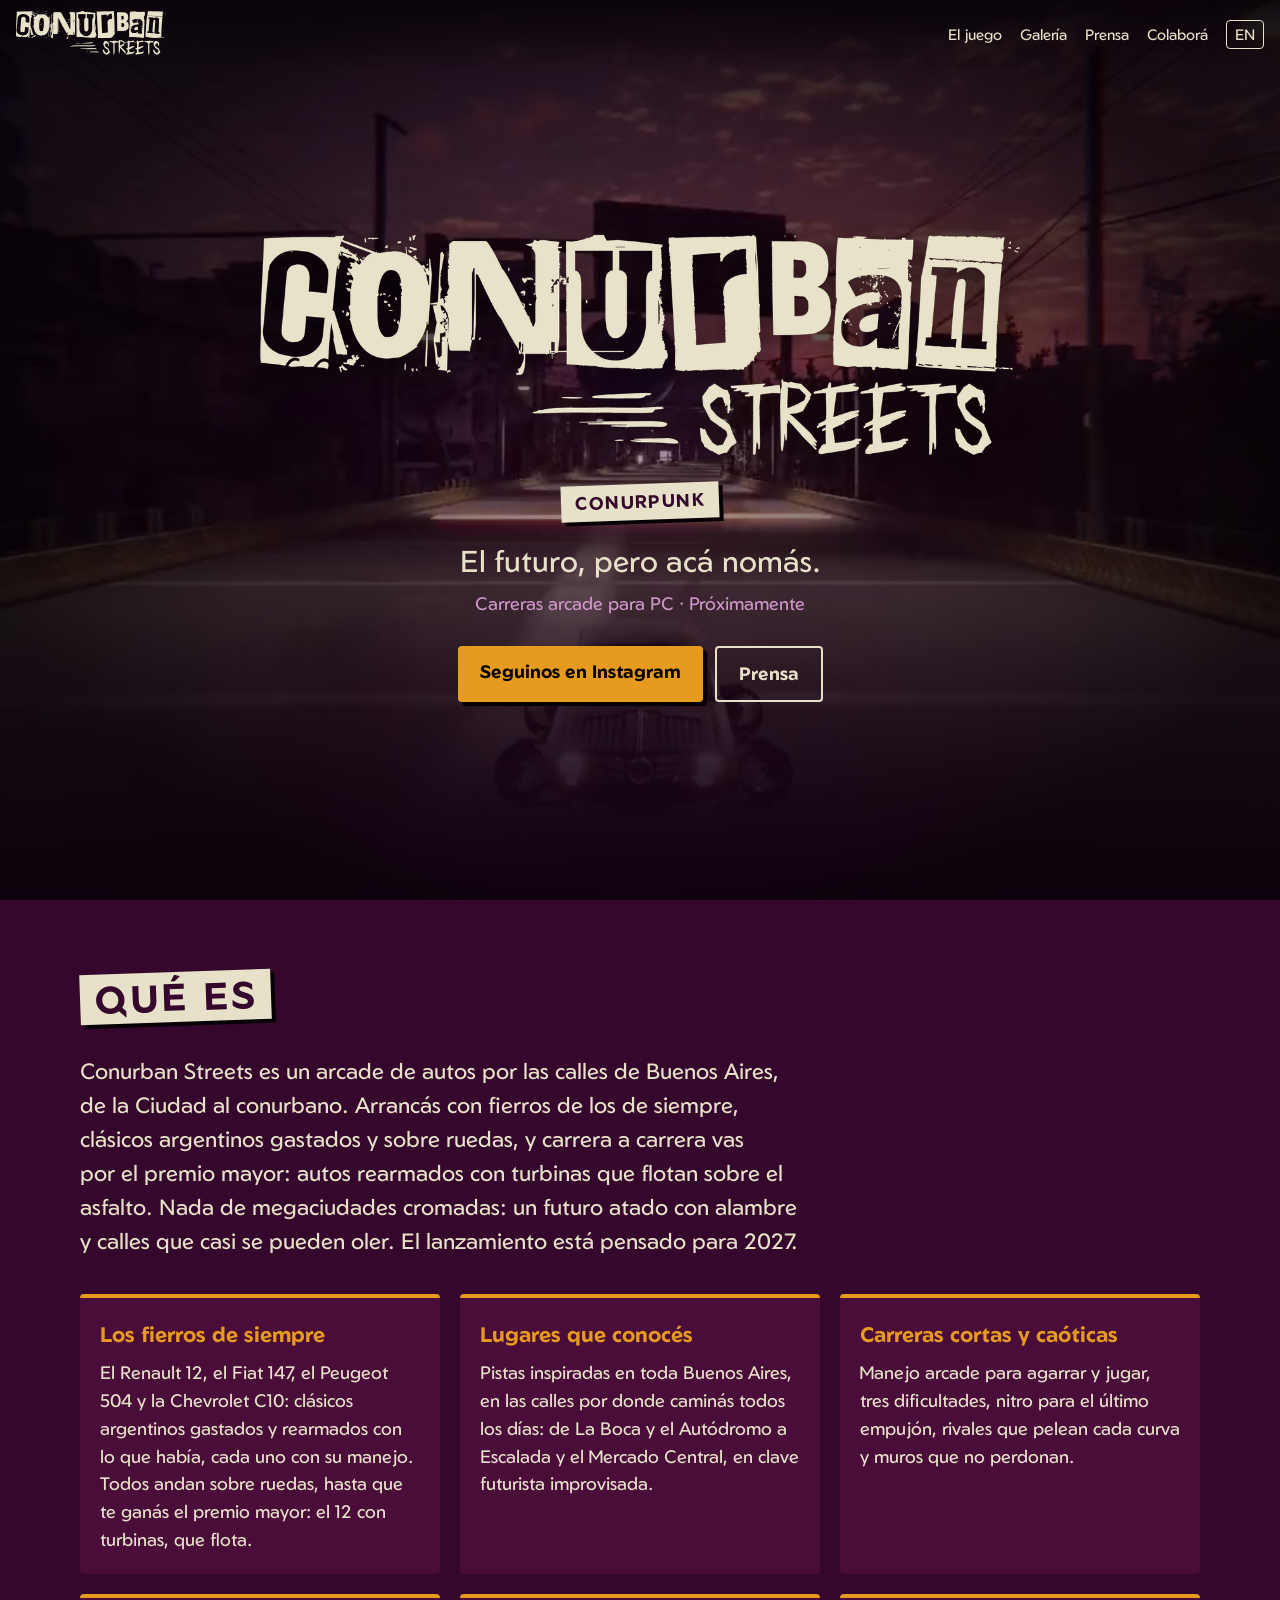
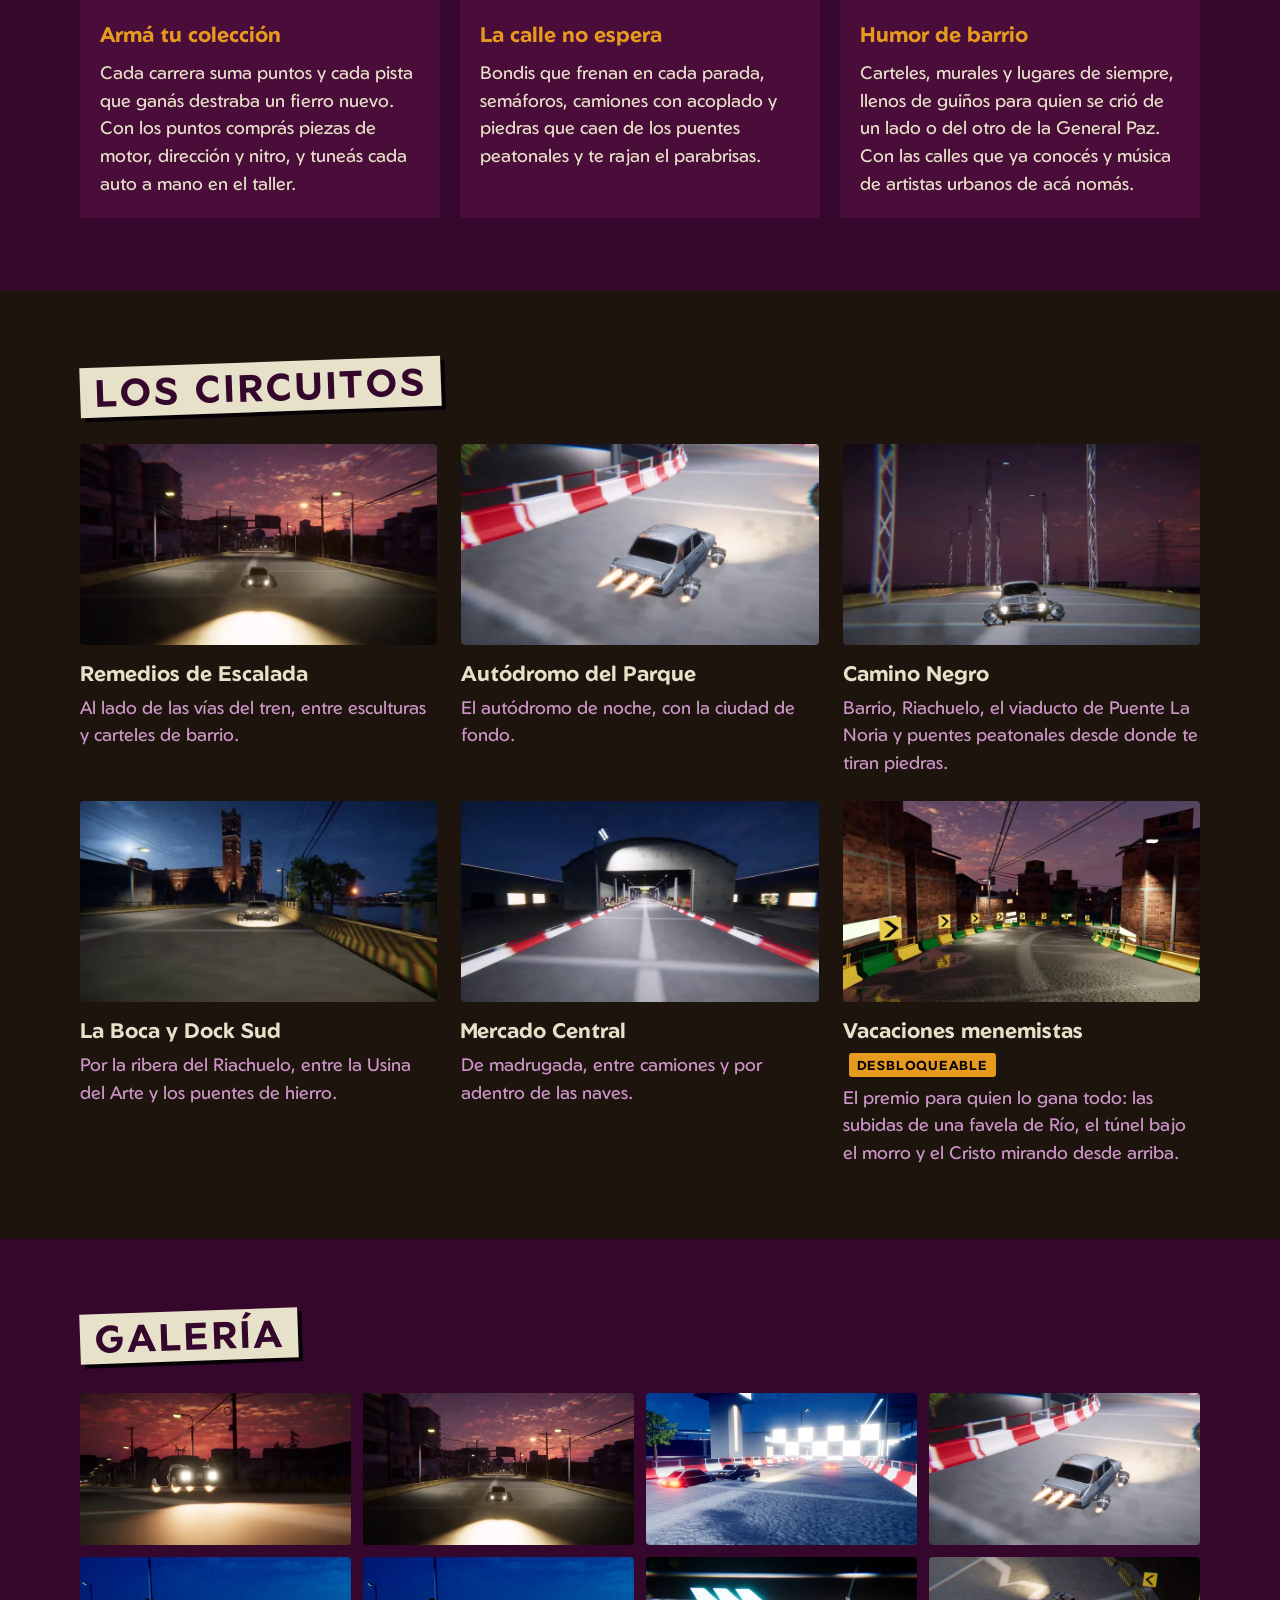
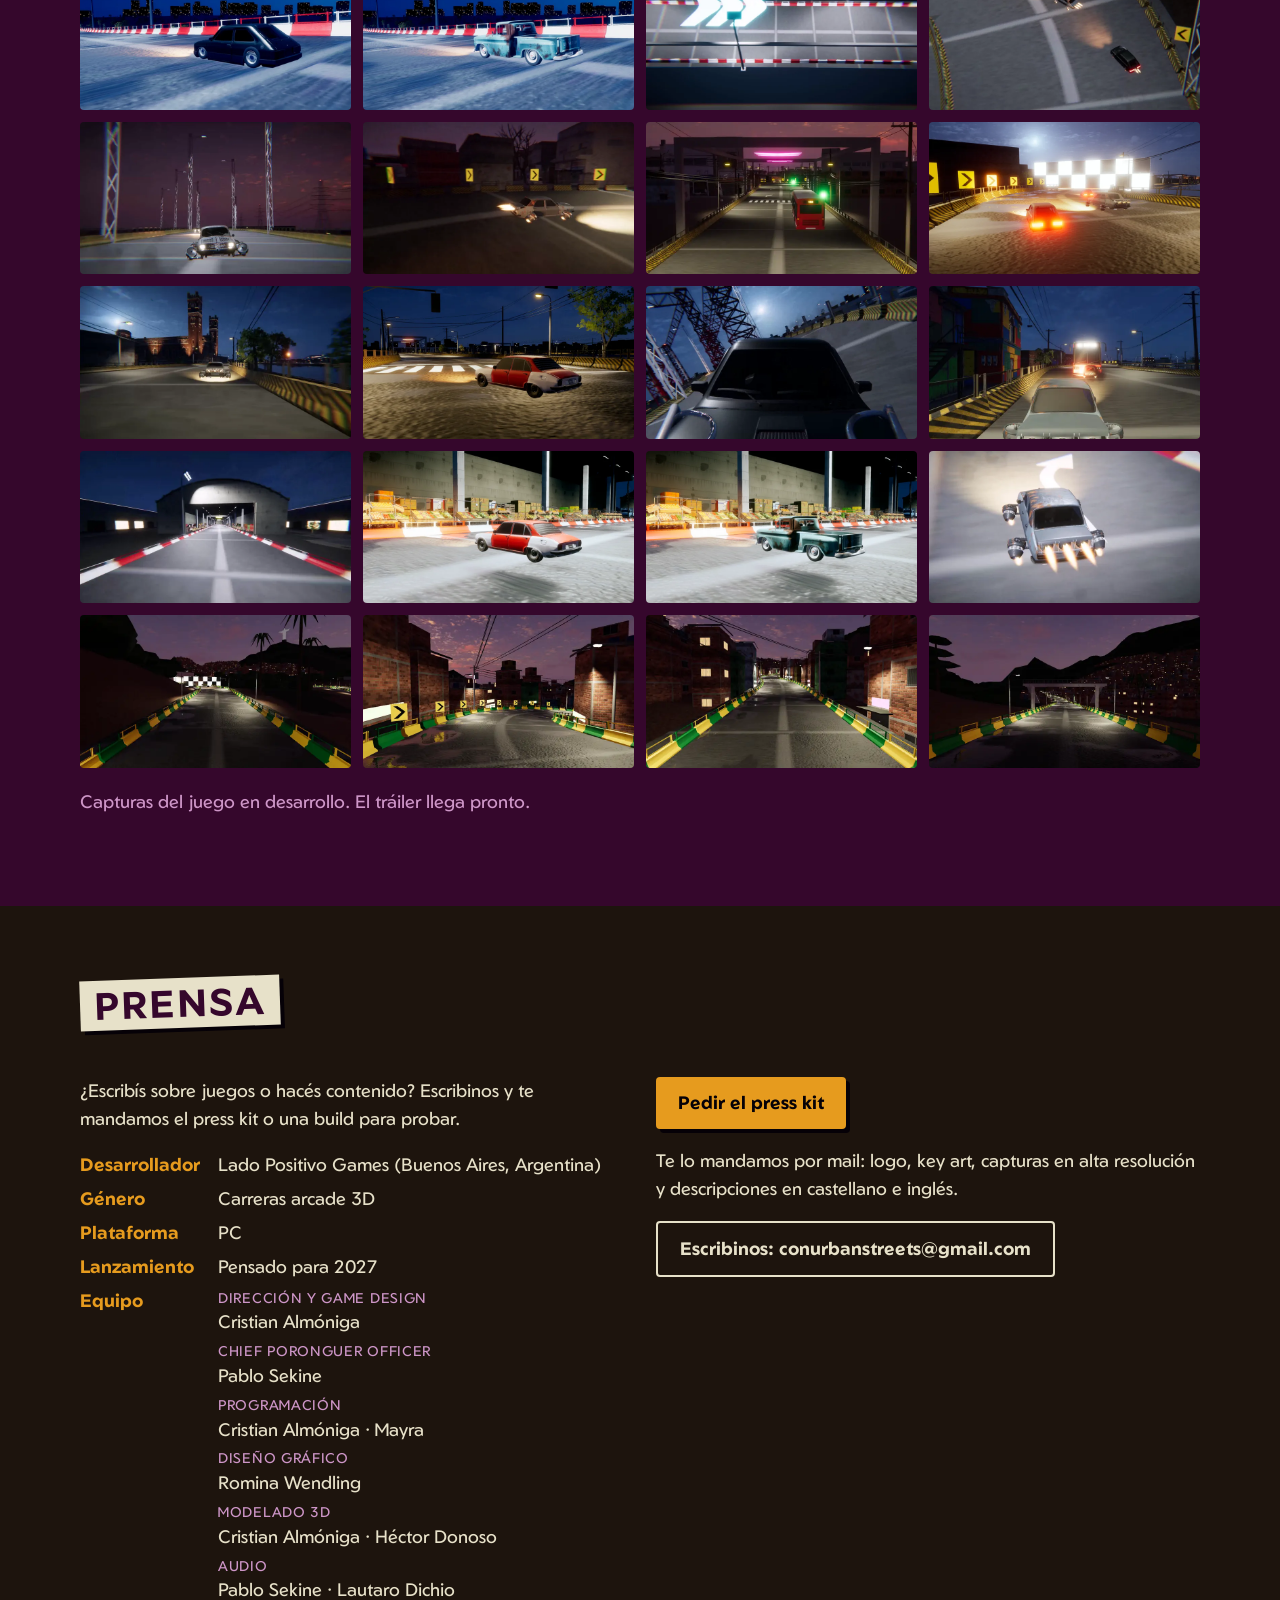
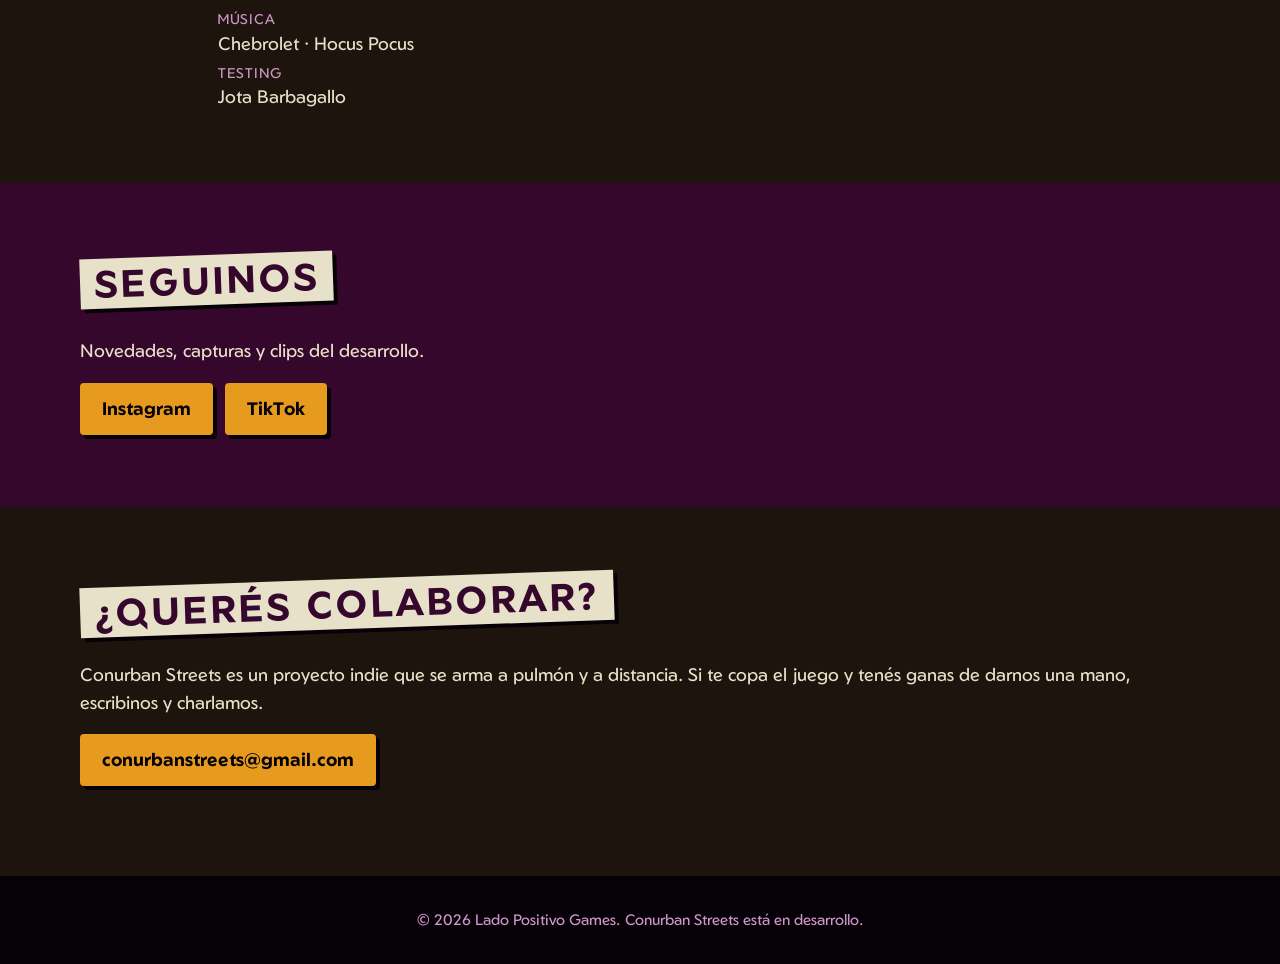
==== commit e0131764: "La pista desbloqueable pasa a llamarse Vacaciones menemistas Co-Authored-By: Claude Opus 5.5 <norepl" ====
--- a/index.html
+++ b/index.html
@@ -91,7 +91,7 @@
 <article class="pista"><img src="assets/img/07_caminonegro_autopista_800.webp" alt="" loading="lazy" width="800" height="450"><h3>Camino Negro</h3><p>Barrio, Riachuelo, el viaducto de Puente La Noria y puentes peatonales desde donde te tiran piedras.</p></article>
 <article class="pista"><img src="assets/img/09_docksud_usina_800.webp" alt="" loading="lazy" width="800" height="450"><h3>La Boca y Dock Sud</h3><p>Por la ribera del Riachuelo, entre la Usina del Arte y los puentes de hierro.</p></article>
 <article class="pista"><img src="assets/img/11_mercado_nave_800.webp" alt="" loading="lazy" width="800" height="450"><h3>Mercado Central</h3><p>De madrugada, entre camiones y por adentro de las naves.</p></article>
-<article class="pista"><img src="assets/img/14_menemista_favela_800.webp" alt="" loading="lazy" width="800" height="450"><h3>Menemista <span class="etiqueta">Desbloqueable</span></h3><p>El premio para quien lo gana todo: las subidas de una favela de Río, el túnel bajo el morro y el Cristo mirando desde arriba.</p></article>
+<article class="pista"><img src="assets/img/14_menemista_favela_800.webp" alt="" loading="lazy" width="800" height="450"><h3>Vacaciones menemistas <span class="etiqueta">Desbloqueable</span></h3><p>El premio para quien lo gana todo: las subidas de una favela de Río, el túnel bajo el morro y el Cristo mirando desde arriba.</p></article>
     </div>
   </div>
 </section>
@@ -120,7 +120,7 @@
 <button type="button" data-grande="assets/img/21_mercado_504_1600.webp" aria-label="Un Peugeot 504 rojo y blanco entre los puestos de fruta del Mercado Central"><img src="assets/img/21_mercado_504_800.webp" alt="Un Peugeot 504 rojo y blanco entre los puestos de fruta del Mercado Central" loading="lazy" width="800" height="450"></button>
 <button type="button" data-grande="assets/img/23_mercado_c10_1600.webp" aria-label="Una Chevrolet C10 verde y oxidada adentro de una nave del Mercado Central"><img src="assets/img/23_mercado_c10_800.webp" alt="Una Chevrolet C10 verde y oxidada adentro de una nave del Mercado Central" loading="lazy" width="800" height="450"></button>
 <button type="button" data-grande="assets/img/12_mercado_turbinas_1600.webp" aria-label="El Renault 12 con las turbinas a fondo en el Mercado Central"><img src="assets/img/12_mercado_turbinas_800.webp" alt="El Renault 12 con las turbinas a fondo en el Mercado Central" loading="lazy" width="800" height="450"></button>
-<button type="button" data-grande="assets/img/13_menemista_largada_1600.webp" aria-label="La largada de la Menemista al atardecer, con palmeras y el Cristo sobre el morro"><img src="assets/img/13_menemista_largada_800.webp" alt="La largada de la Menemista al atardecer, con palmeras y el Cristo sobre el morro" loading="lazy" width="800" height="450"></button>
+<button type="button" data-grande="assets/img/13_menemista_largada_1600.webp" aria-label="La largada de Vacaciones menemistas al atardecer, con palmeras y el Cristo sobre el morro"><img src="assets/img/13_menemista_largada_800.webp" alt="La largada de Vacaciones menemistas al atardecer, con palmeras y el Cristo sobre el morro" loading="lazy" width="800" height="450"></button>
 <button type="button" data-grande="assets/img/14_menemista_favela_1600.webp" aria-label="Bajada entre casas de ladrillo a la vista, cables y carteles de curva en la favela"><img src="assets/img/14_menemista_favela_800.webp" alt="Bajada entre casas de ladrillo a la vista, cables y carteles de curva en la favela" loading="lazy" width="800" height="450"></button>
 <button type="button" data-grande="assets/img/15_menemista_subida_1600.webp" aria-label="Subida por la favela con el guardrail verde y amarillo"><img src="assets/img/15_menemista_subida_800.webp" alt="Subida por la favela con el guardrail verde y amarillo" loading="lazy" width="800" height="450"></button>
 <button type="button" data-grande="assets/img/16_menemista_tunel_1600.webp" aria-label="Saliendo del túnel bajo el morro, con la favela iluminada de fondo"><img src="assets/img/16_menemista_tunel_800.webp" alt="Saliendo del túnel bajo el morro, con la favela iluminada de fondo" loading="lazy" width="800" height="450"></button>
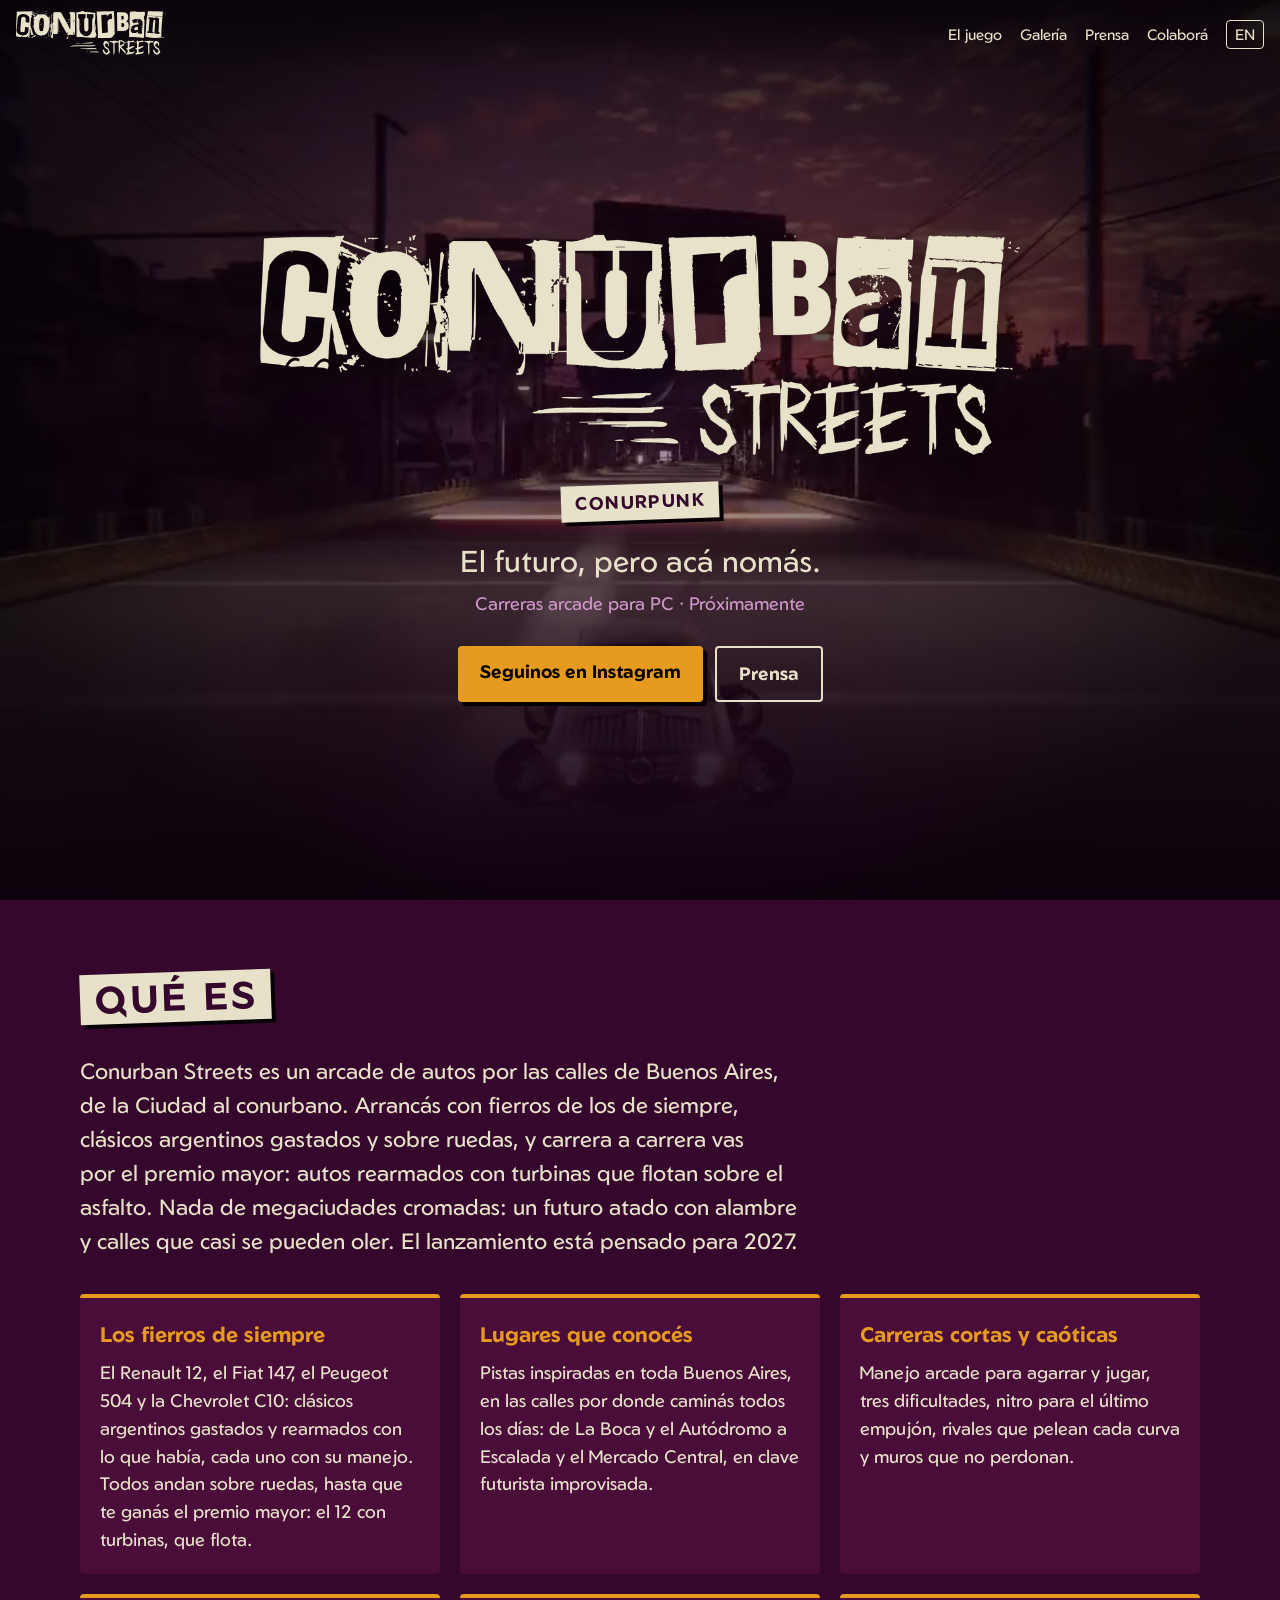
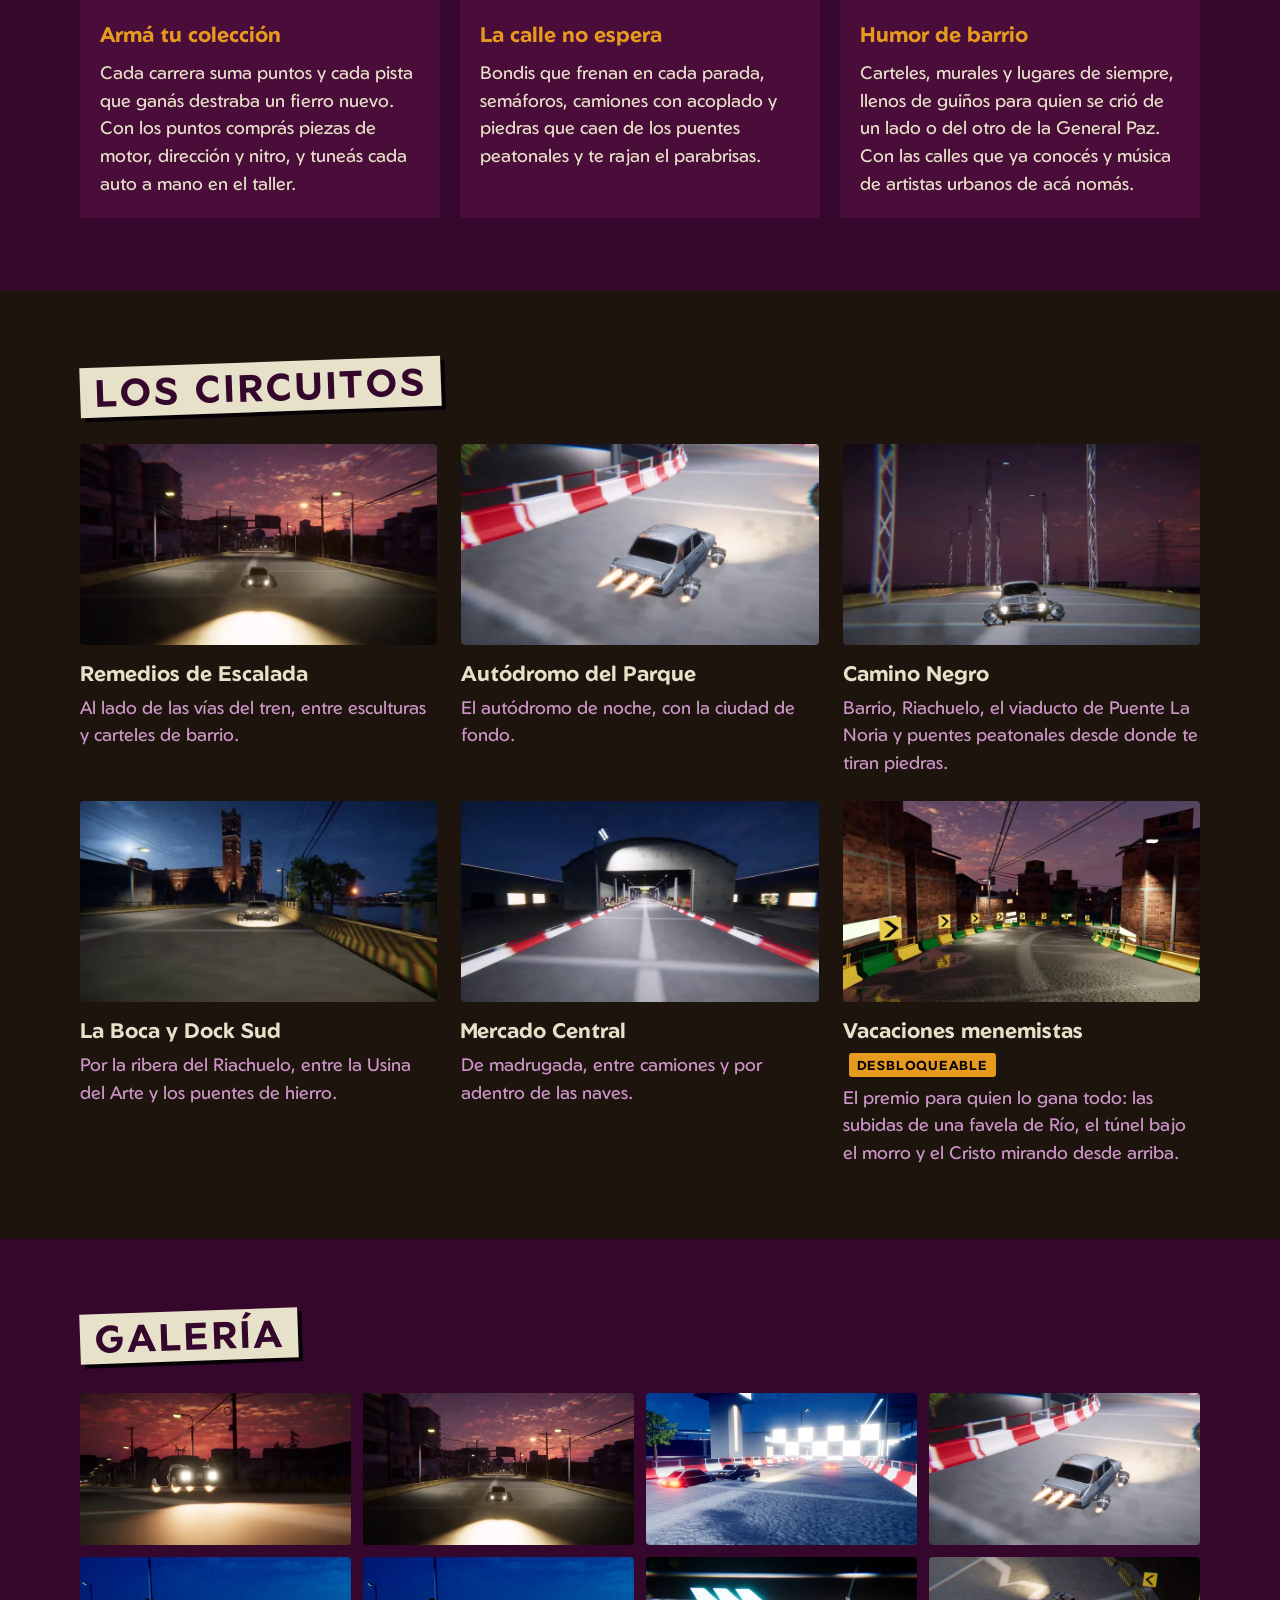
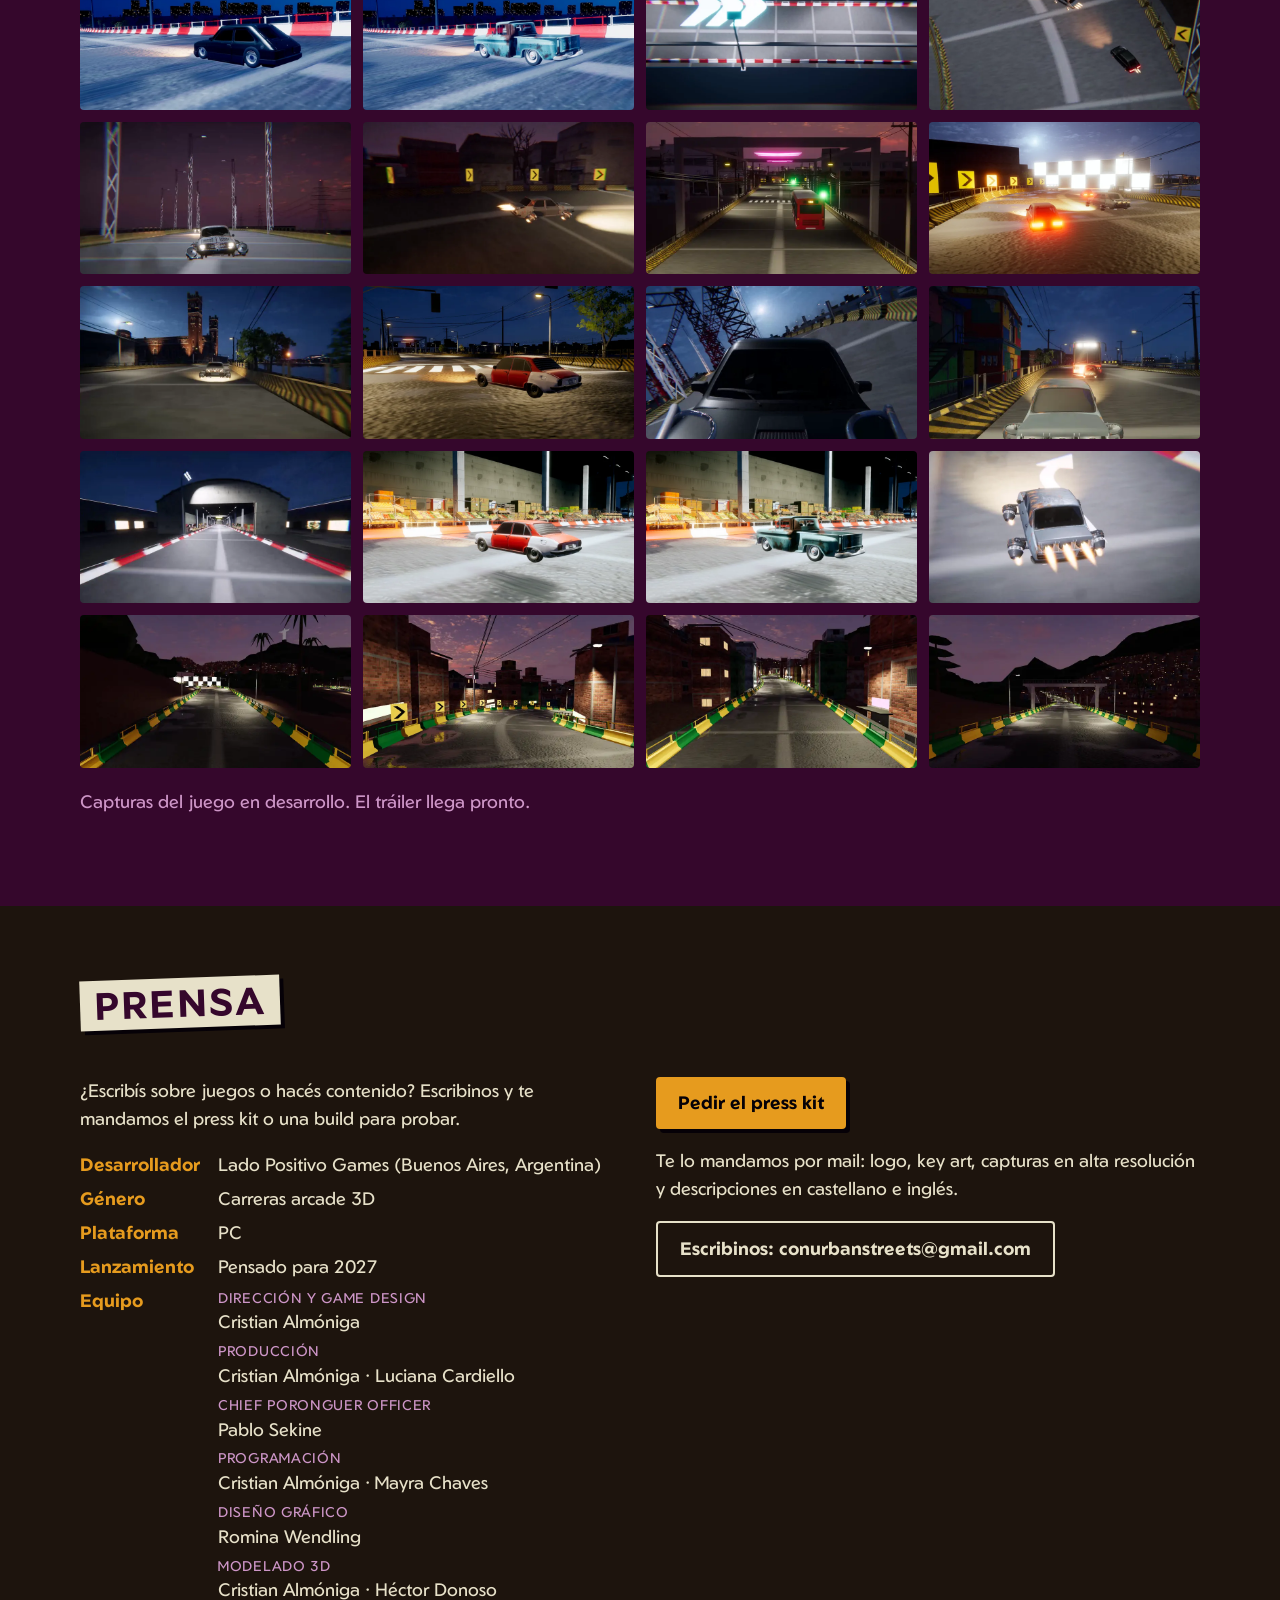
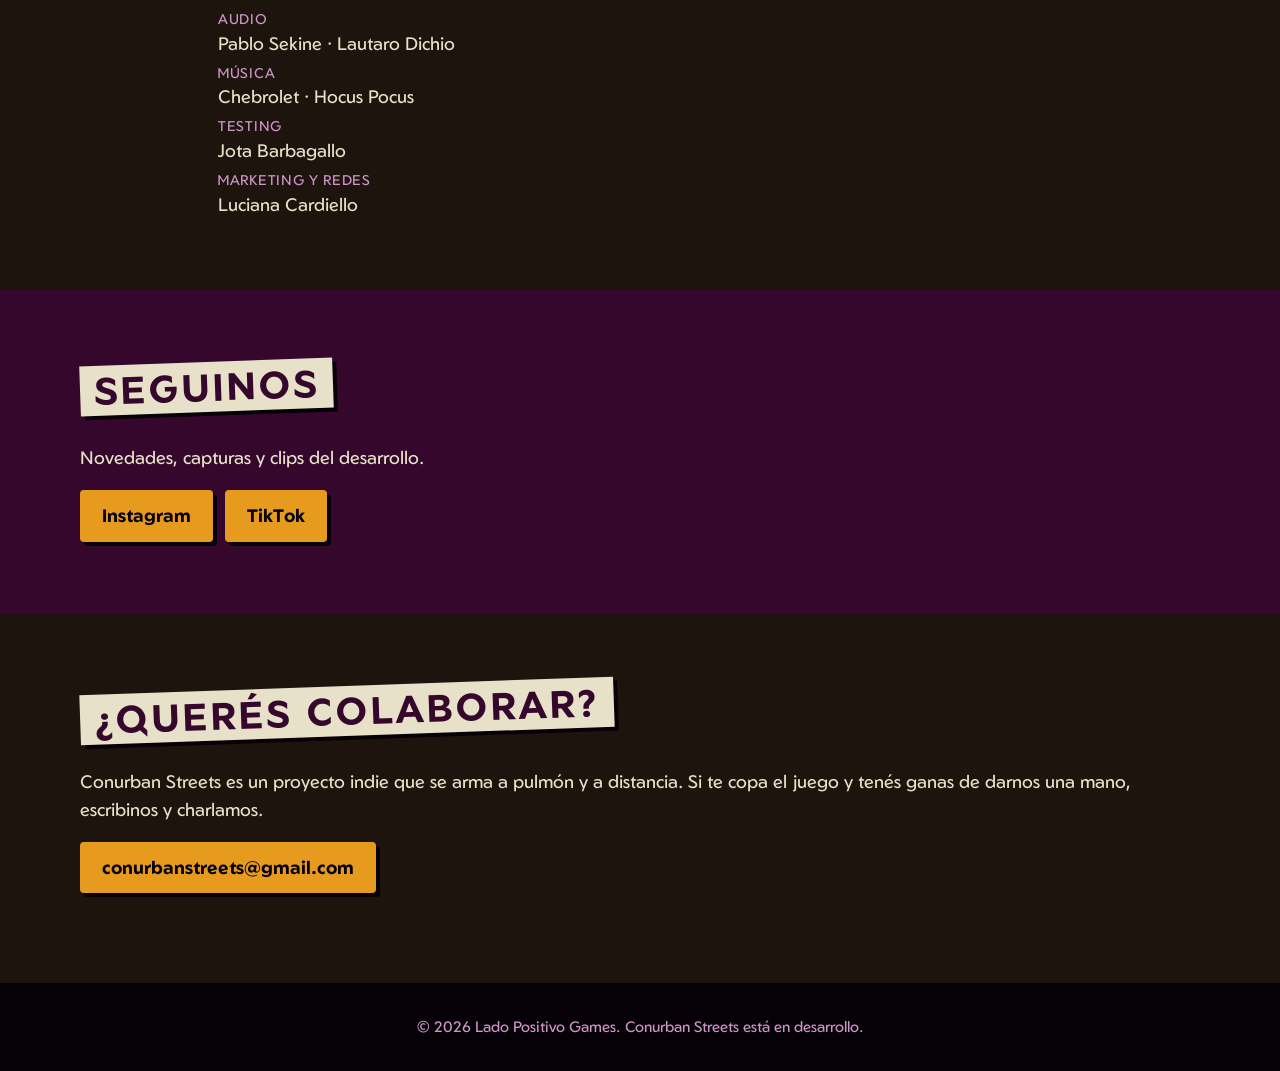
==== commit e102c494: "Equipo: Luciana Cardiello en Producción y Marketing, apellido de Mayra Co-Authored-By: Claude Opus 5" ====
--- a/index.html
+++ b/index.html
@@ -144,7 +144,7 @@
 <dt>Género</dt><dd>Carreras arcade 3D</dd>
 <dt>Plataforma</dt><dd>PC</dd>
 <dt>Lanzamiento</dt><dd>Pensado para 2027</dd>
-<dt>Equipo</dt><dd><ul class="equipo"><li><span class="rol">Dirección y game design</span> Cristian Almóniga</li><li><span class="rol">Chief Poronguer Officer</span> Pablo Sekine</li><li><span class="rol">Programación</span> Cristian Almóniga · Mayra</li><li><span class="rol">Diseño gráfico</span> Romina Wendling</li><li><span class="rol">Modelado 3D</span> Cristian Almóniga · Héctor Donoso</li><li><span class="rol">Audio</span> Pablo Sekine · Lautaro Dichio</li><li><span class="rol">Música</span> Chebrolet · Hocus Pocus</li><li><span class="rol">Testing</span> Jota Barbagallo</li></ul></dd>
+<dt>Equipo</dt><dd><ul class="equipo"><li><span class="rol">Dirección y game design</span> Cristian Almóniga</li><li><span class="rol">Producción</span> Cristian Almóniga · Luciana Cardiello</li><li><span class="rol">Chief Poronguer Officer</span> Pablo Sekine</li><li><span class="rol">Programación</span> Cristian Almóniga · Mayra Chaves</li><li><span class="rol">Diseño gráfico</span> Romina Wendling</li><li><span class="rol">Modelado 3D</span> Cristian Almóniga · Héctor Donoso</li><li><span class="rol">Audio</span> Pablo Sekine · Lautaro Dichio</li><li><span class="rol">Música</span> Chebrolet · Hocus Pocus</li><li><span class="rol">Testing</span> Jota Barbagallo</li><li><span class="rol">Marketing y redes</span> Luciana Cardiello</li></ul></dd>
         </dl>
       </div>
       <div>
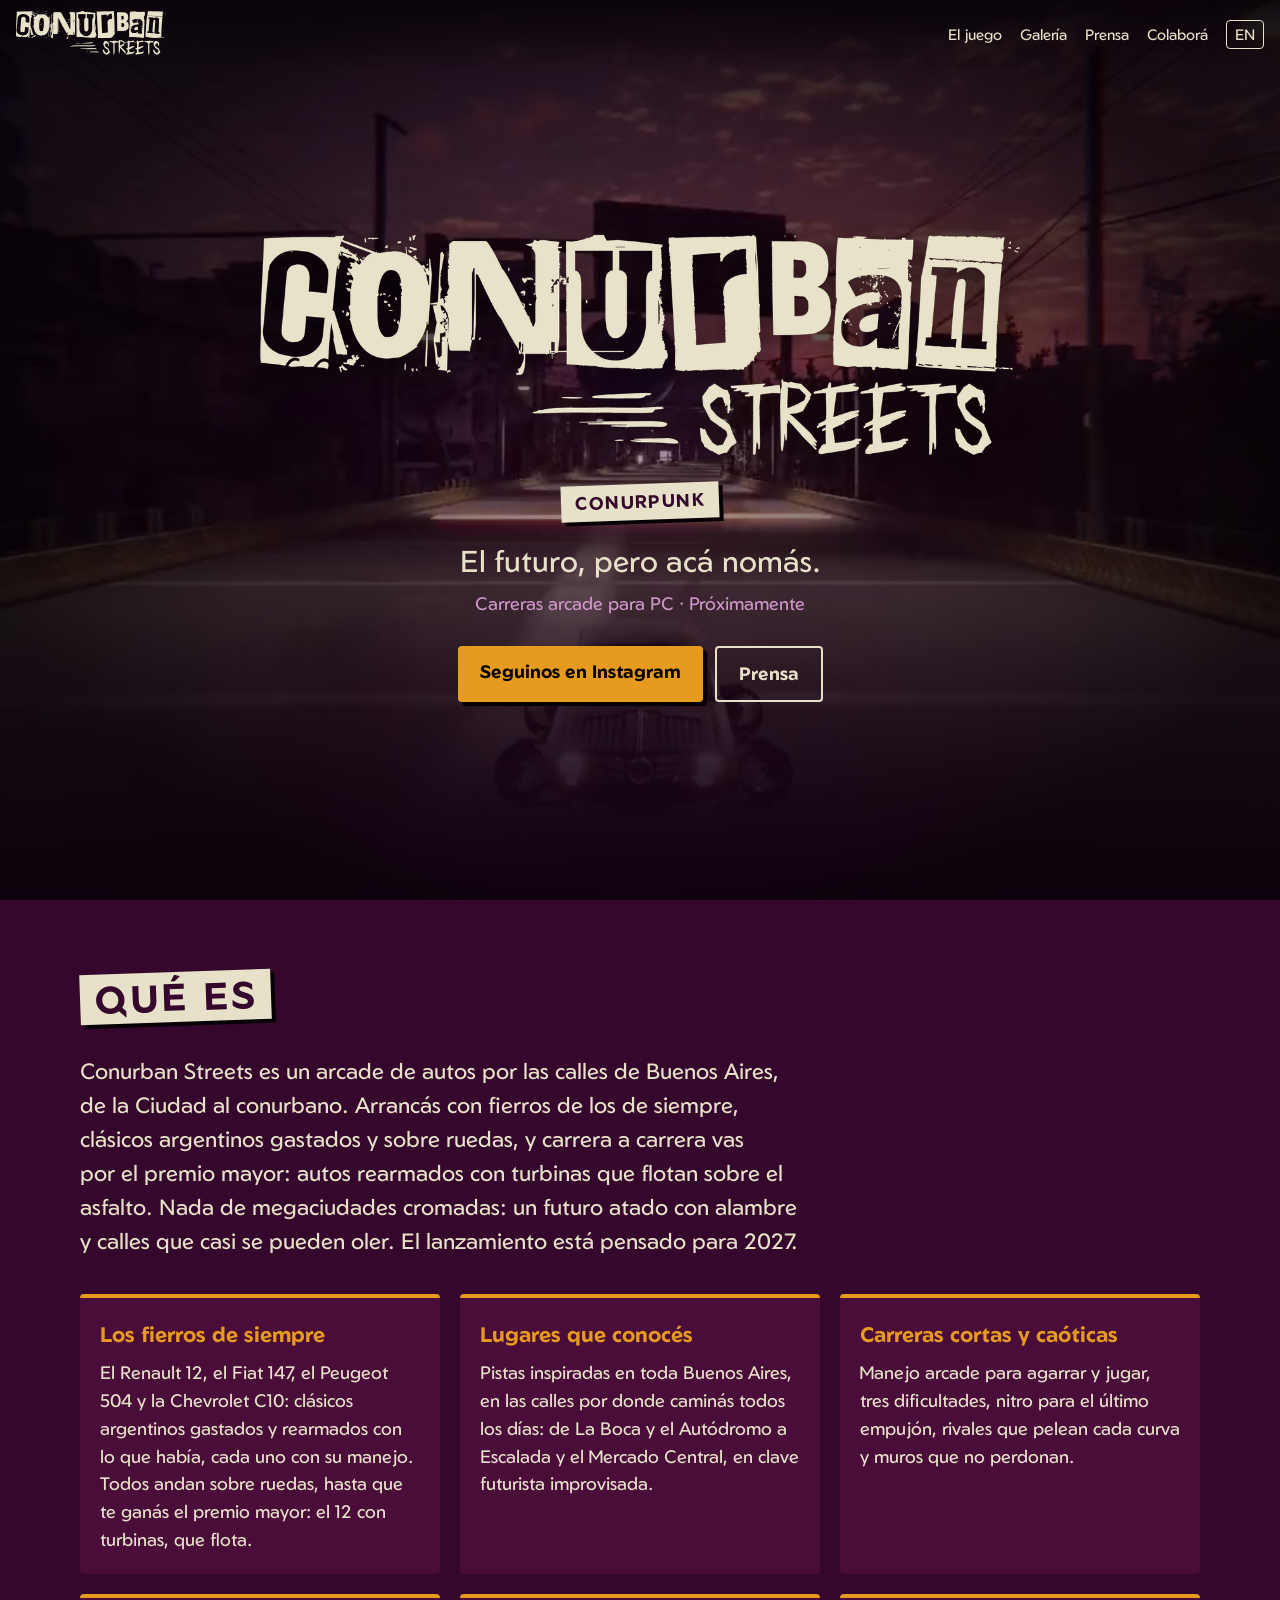
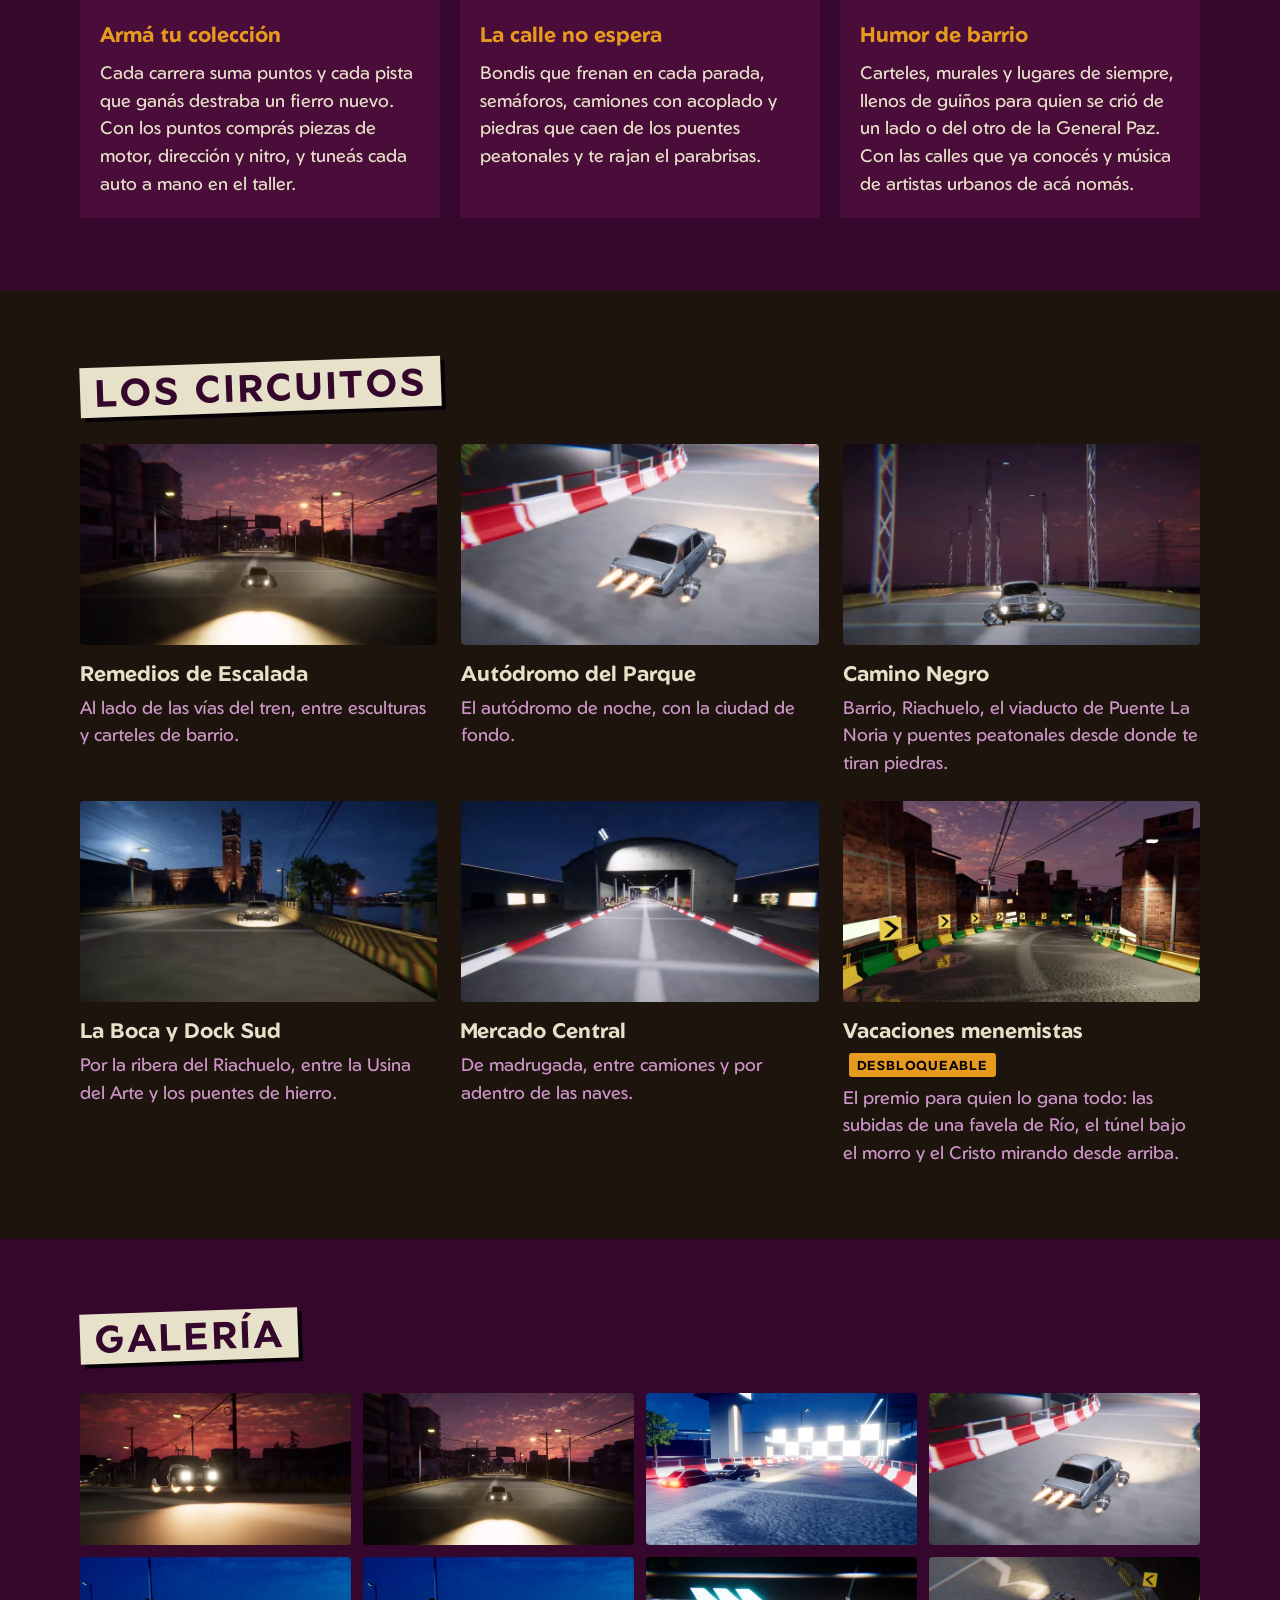
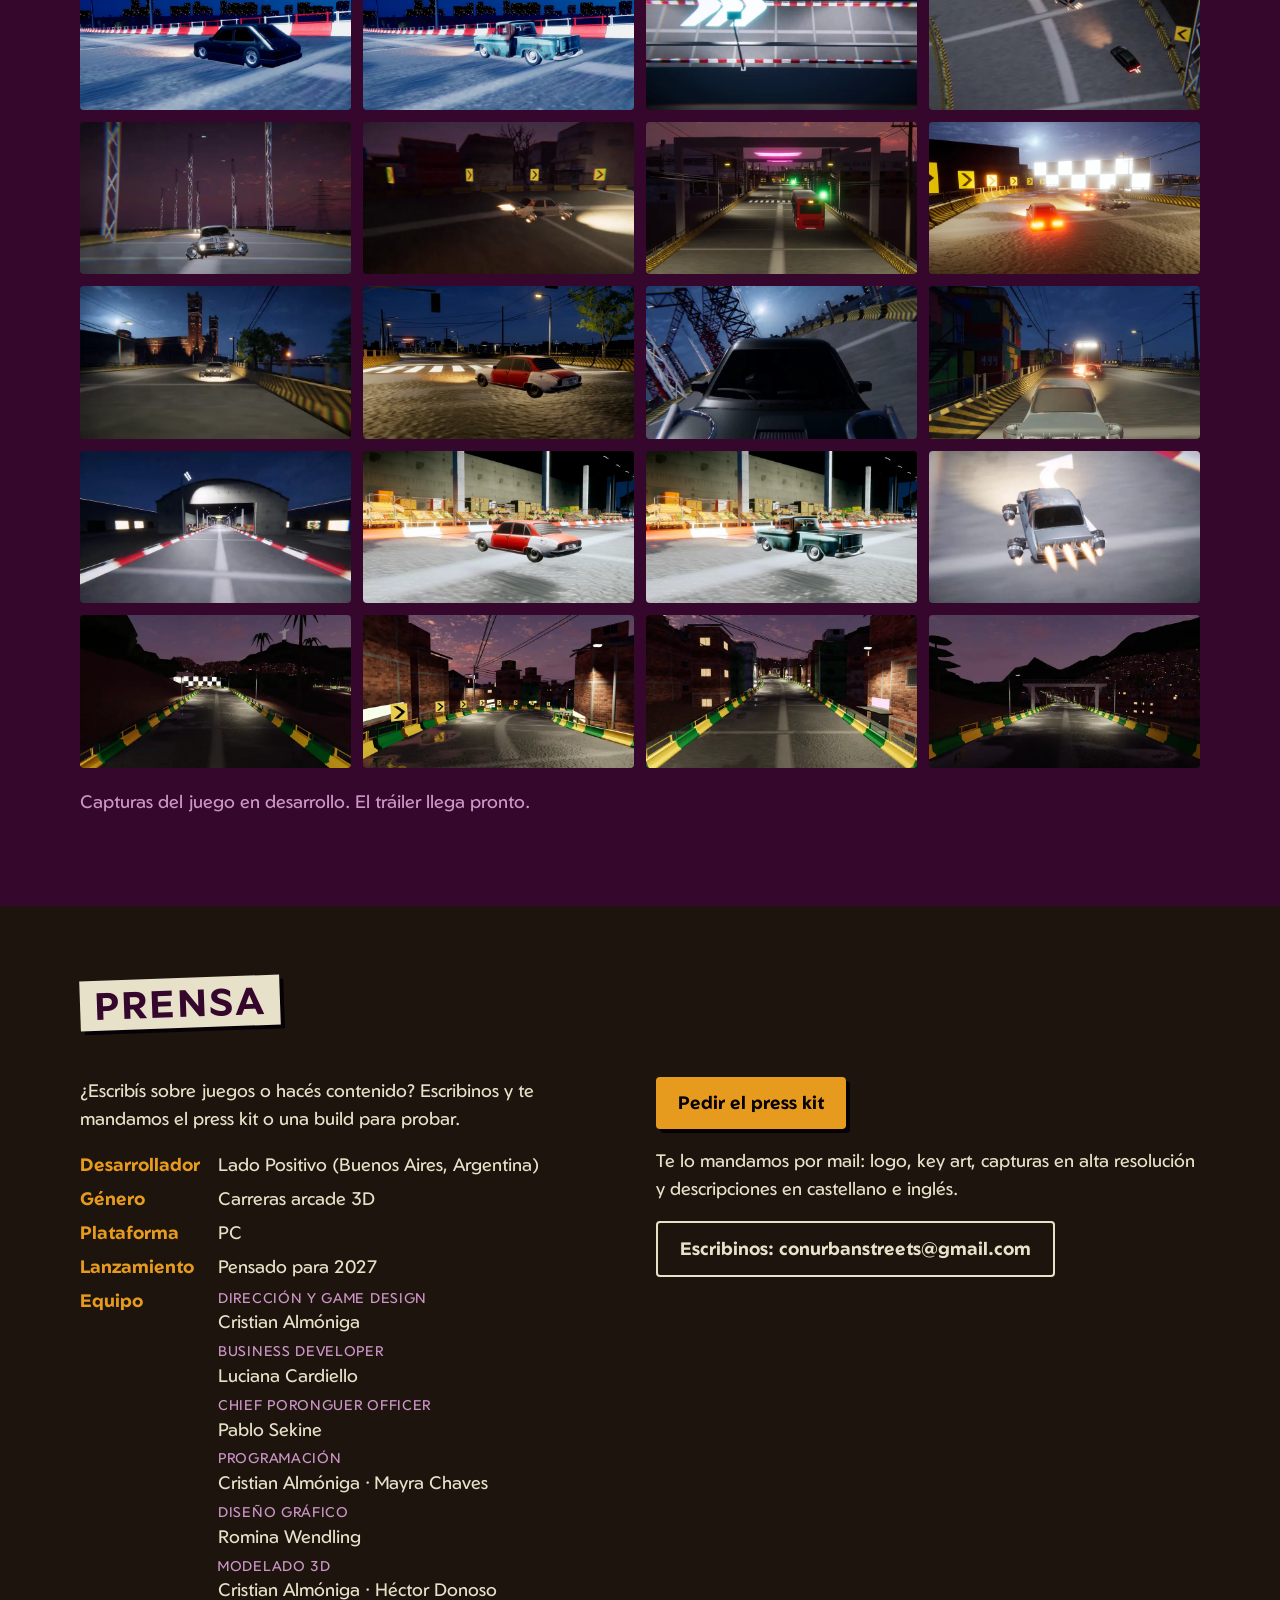
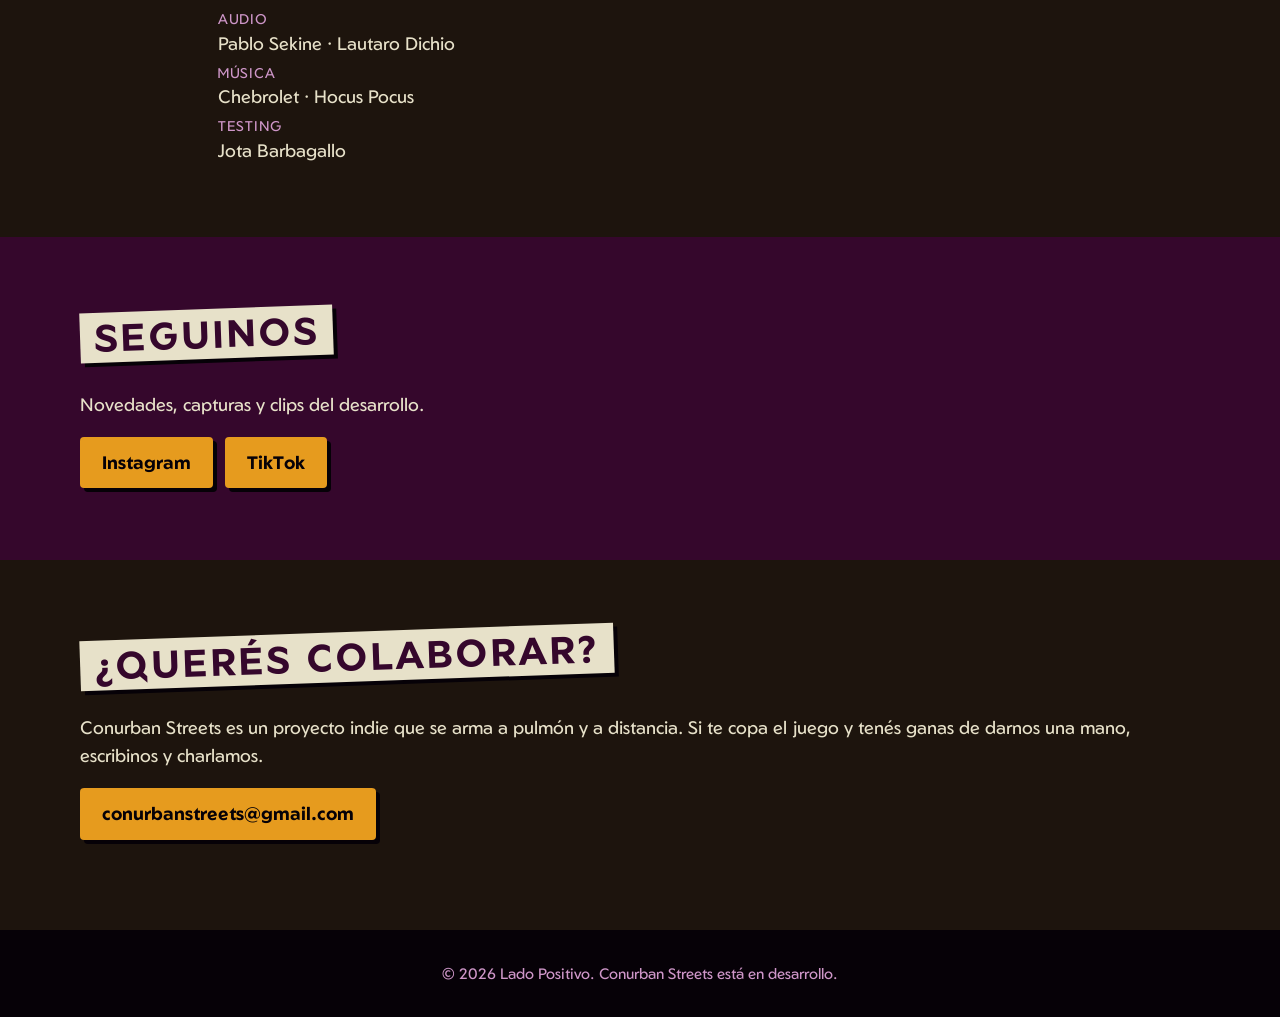
==== commit d71614ea: "Prensa al día: Lado Positivo, equipo nuevo y press kit rehecho - El estudio pasa a llamarse Lado Pos" ====
--- a/index.html
+++ b/index.html
@@ -31,7 +31,7 @@
 <link rel="apple-touch-icon" href="assets/img/apple-touch-icon.png">
 <link rel="manifest" href="site.webmanifest">
 <link rel="preload" as="image" href="assets/video/loop_poster.jpg">
-<script type="application/ld+json">{"@context": "https://schema.org", "@type": "VideoGame", "name": "Conurban Streets", "url": "https://crisoalmoniga.github.io/conurban-streets-web/", "description": "Carreras arcade para PC por las calles de Buenos Aires, de la Ciudad al conurbano, con clásicos argentinos y un futuro atado con alambre. Lanzamiento previsto para 2027.", "image": "https://crisoalmoniga.github.io/conurban-streets-web/assets/img/og.jpg", "inLanguage": "es-AR", "genre": ["Racing", "Arcade"], "gamePlatform": "PC", "operatingSystem": "Windows", "playMode": "SinglePlayer", "author": {"@type": "Organization", "name": "Lado Positivo Games", "email": "conurbanstreets@gmail.com"}, "sameAs": ["https://www.instagram.com/conurbanstreets/", "https://www.tiktok.com/@conurbanstreets"]}</script>
+<script type="application/ld+json">{"@context": "https://schema.org", "@type": "VideoGame", "name": "Conurban Streets", "url": "https://crisoalmoniga.github.io/conurban-streets-web/", "description": "Carreras arcade para PC por las calles de Buenos Aires, de la Ciudad al conurbano, con clásicos argentinos y un futuro atado con alambre. Lanzamiento previsto para 2027.", "image": "https://crisoalmoniga.github.io/conurban-streets-web/assets/img/og.jpg", "inLanguage": "es-AR", "genre": ["Racing", "Arcade"], "gamePlatform": "PC", "operatingSystem": "Windows", "playMode": "SinglePlayer", "author": {"@type": "Organization", "name": "Lado Positivo", "email": "conurbanstreets@gmail.com"}, "sameAs": ["https://www.instagram.com/conurbanstreets/", "https://www.tiktok.com/@conurbanstreets"]}</script>
 <link rel="preconnect" href="https://fonts.googleapis.com">
 <link rel="preconnect" href="https://fonts.gstatic.com" crossorigin>
 <link href="https://fonts.googleapis.com/css2?family=Geom:wght@400;700&display=swap" rel="stylesheet">
@@ -140,11 +140,11 @@
       <div>
         <p>¿Escribís sobre juegos o hacés contenido? Escribinos y te mandamos el press kit o una build para probar.</p>
         <dl class="ficha">
-<dt>Desarrollador</dt><dd>Lado Positivo Games (Buenos Aires, Argentina)</dd>
+<dt>Desarrollador</dt><dd>Lado Positivo (Buenos Aires, Argentina)</dd>
 <dt>Género</dt><dd>Carreras arcade 3D</dd>
 <dt>Plataforma</dt><dd>PC</dd>
 <dt>Lanzamiento</dt><dd>Pensado para 2027</dd>
-<dt>Equipo</dt><dd><ul class="equipo"><li><span class="rol">Dirección y game design</span> Cristian Almóniga</li><li><span class="rol">Producción</span> Cristian Almóniga · Luciana Cardiello</li><li><span class="rol">Chief Poronguer Officer</span> Pablo Sekine</li><li><span class="rol">Programación</span> Cristian Almóniga · Mayra Chaves</li><li><span class="rol">Diseño gráfico</span> Romina Wendling</li><li><span class="rol">Modelado 3D</span> Cristian Almóniga · Héctor Donoso</li><li><span class="rol">Audio</span> Pablo Sekine · Lautaro Dichio</li><li><span class="rol">Música</span> Chebrolet · Hocus Pocus</li><li><span class="rol">Testing</span> Jota Barbagallo</li><li><span class="rol">Marketing y redes</span> Luciana Cardiello</li></ul></dd>
+<dt>Equipo</dt><dd><ul class="equipo"><li><span class="rol">Dirección y game design</span> Cristian Almóniga</li><li><span class="rol">Business developer</span> Luciana Cardiello</li><li><span class="rol">Chief Poronguer Officer</span> Pablo Sekine</li><li><span class="rol">Programación</span> Cristian Almóniga · Mayra Chaves</li><li><span class="rol">Diseño gráfico</span> Romina Wendling</li><li><span class="rol">Modelado 3D</span> Cristian Almóniga · Héctor Donoso</li><li><span class="rol">Audio</span> Pablo Sekine · Lautaro Dichio</li><li><span class="rol">Música</span> Chebrolet · Hocus Pocus</li><li><span class="rol">Testing</span> Jota Barbagallo</li></ul></dd>
         </dl>
       </div>
       <div>
@@ -176,7 +176,7 @@
 </section>
 </main>
 
-<footer>© 2026 Lado Positivo Games. Conurban Streets está en desarrollo.</footer>
+<footer>© 2026 Lado Positivo. Conurban Streets está en desarrollo.</footer>
 
 <script>
   // Visor de capturas
